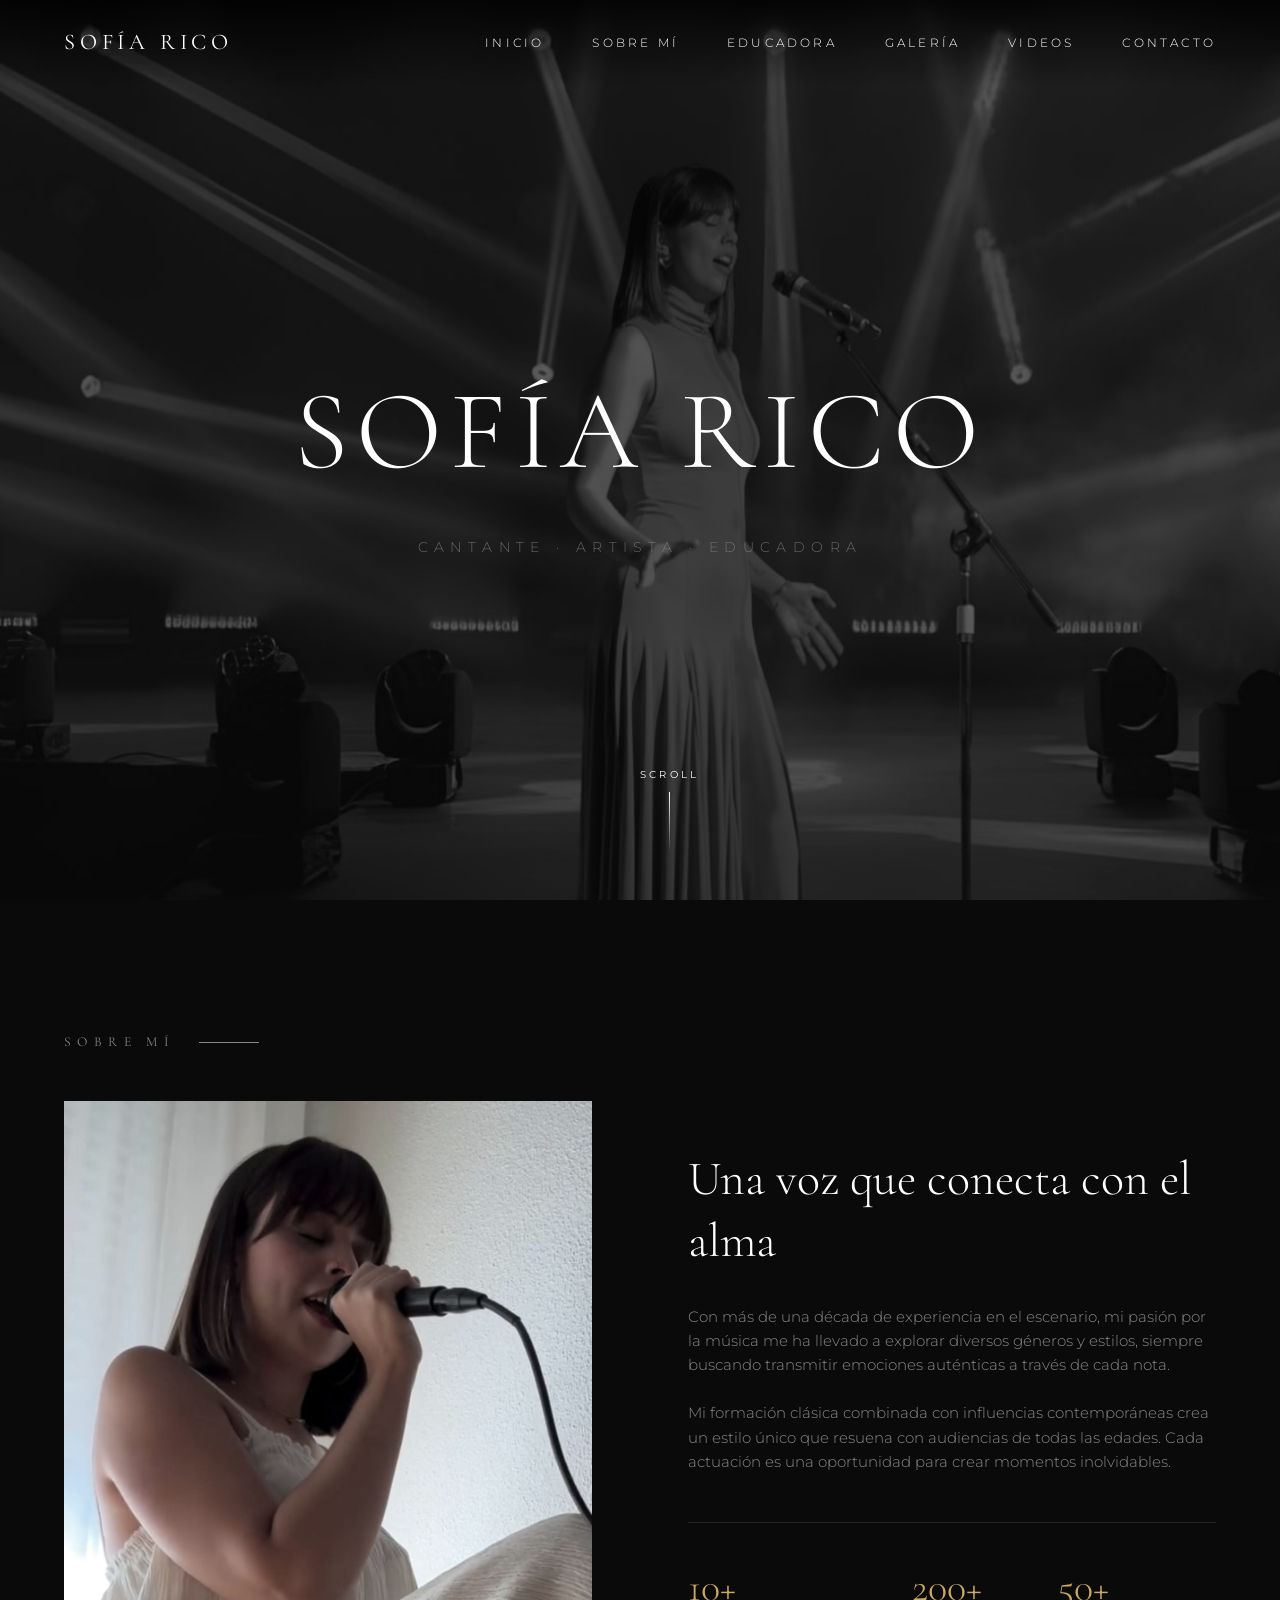
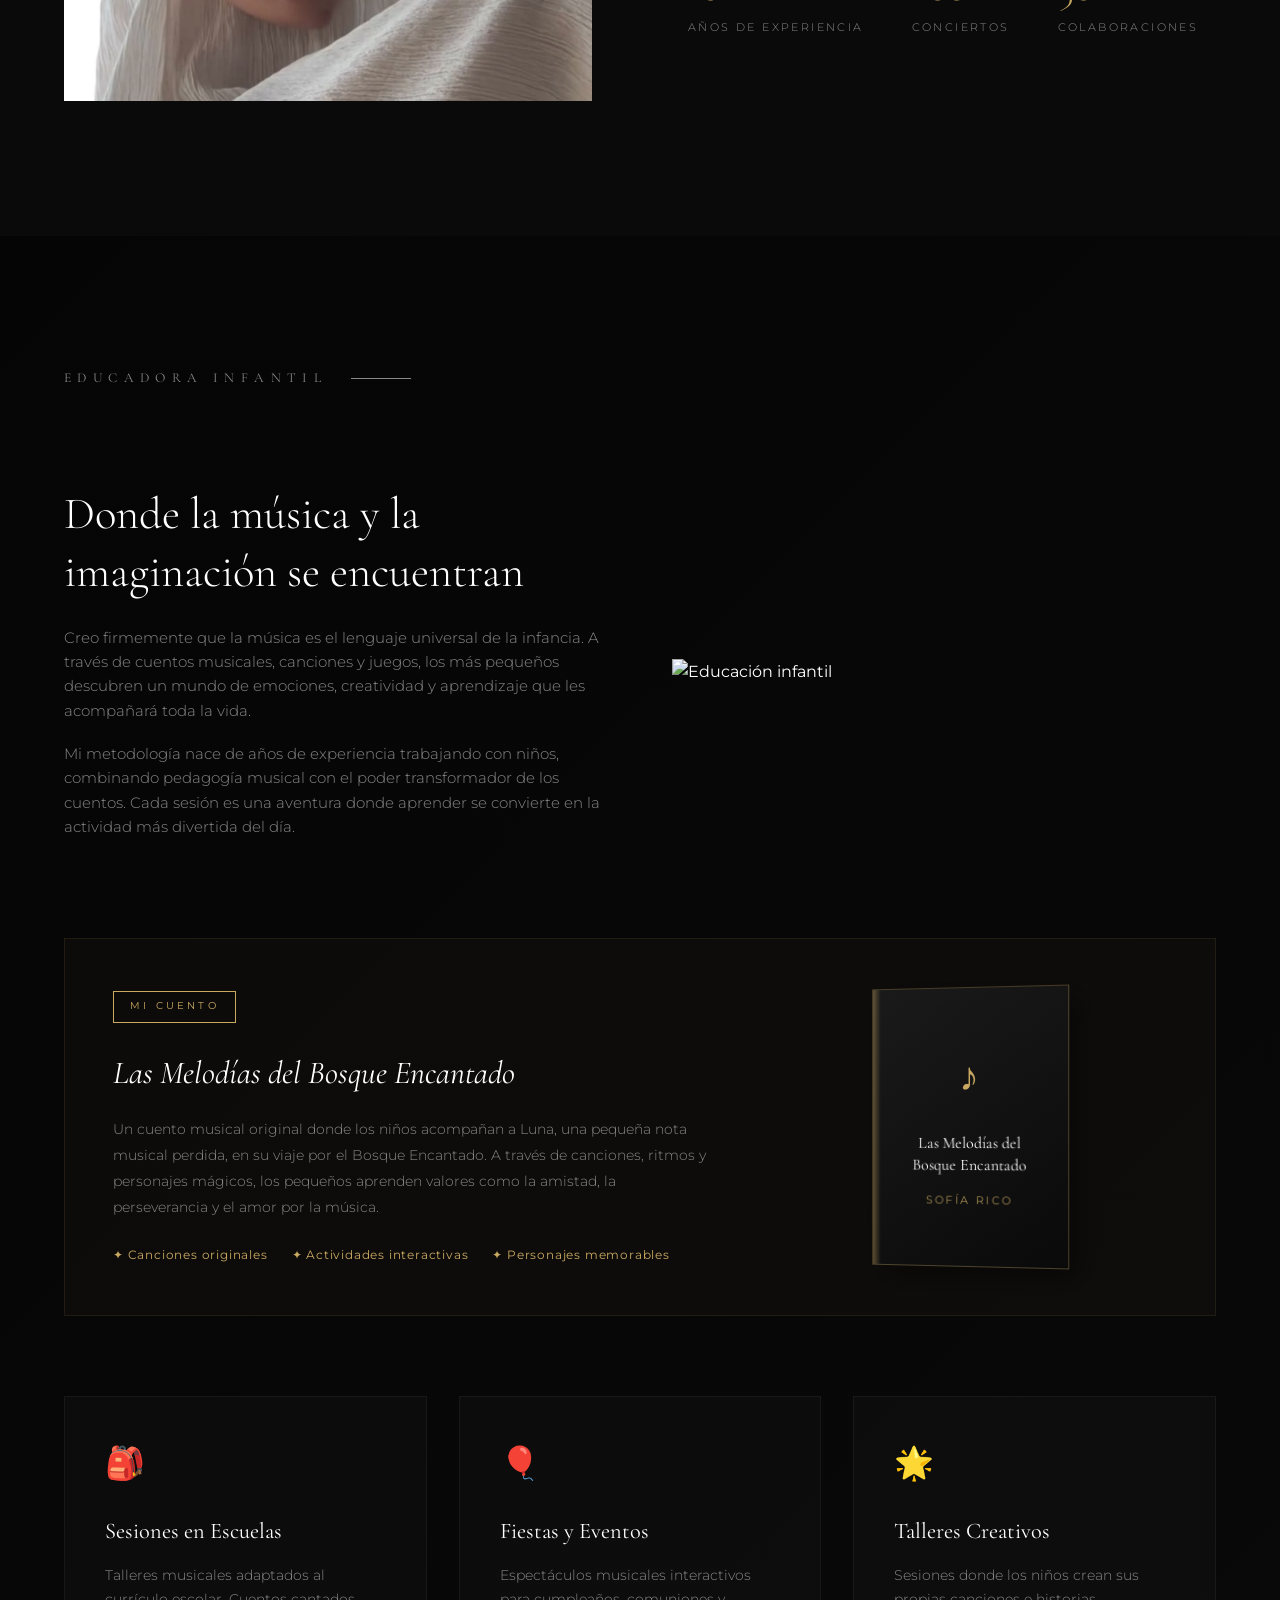
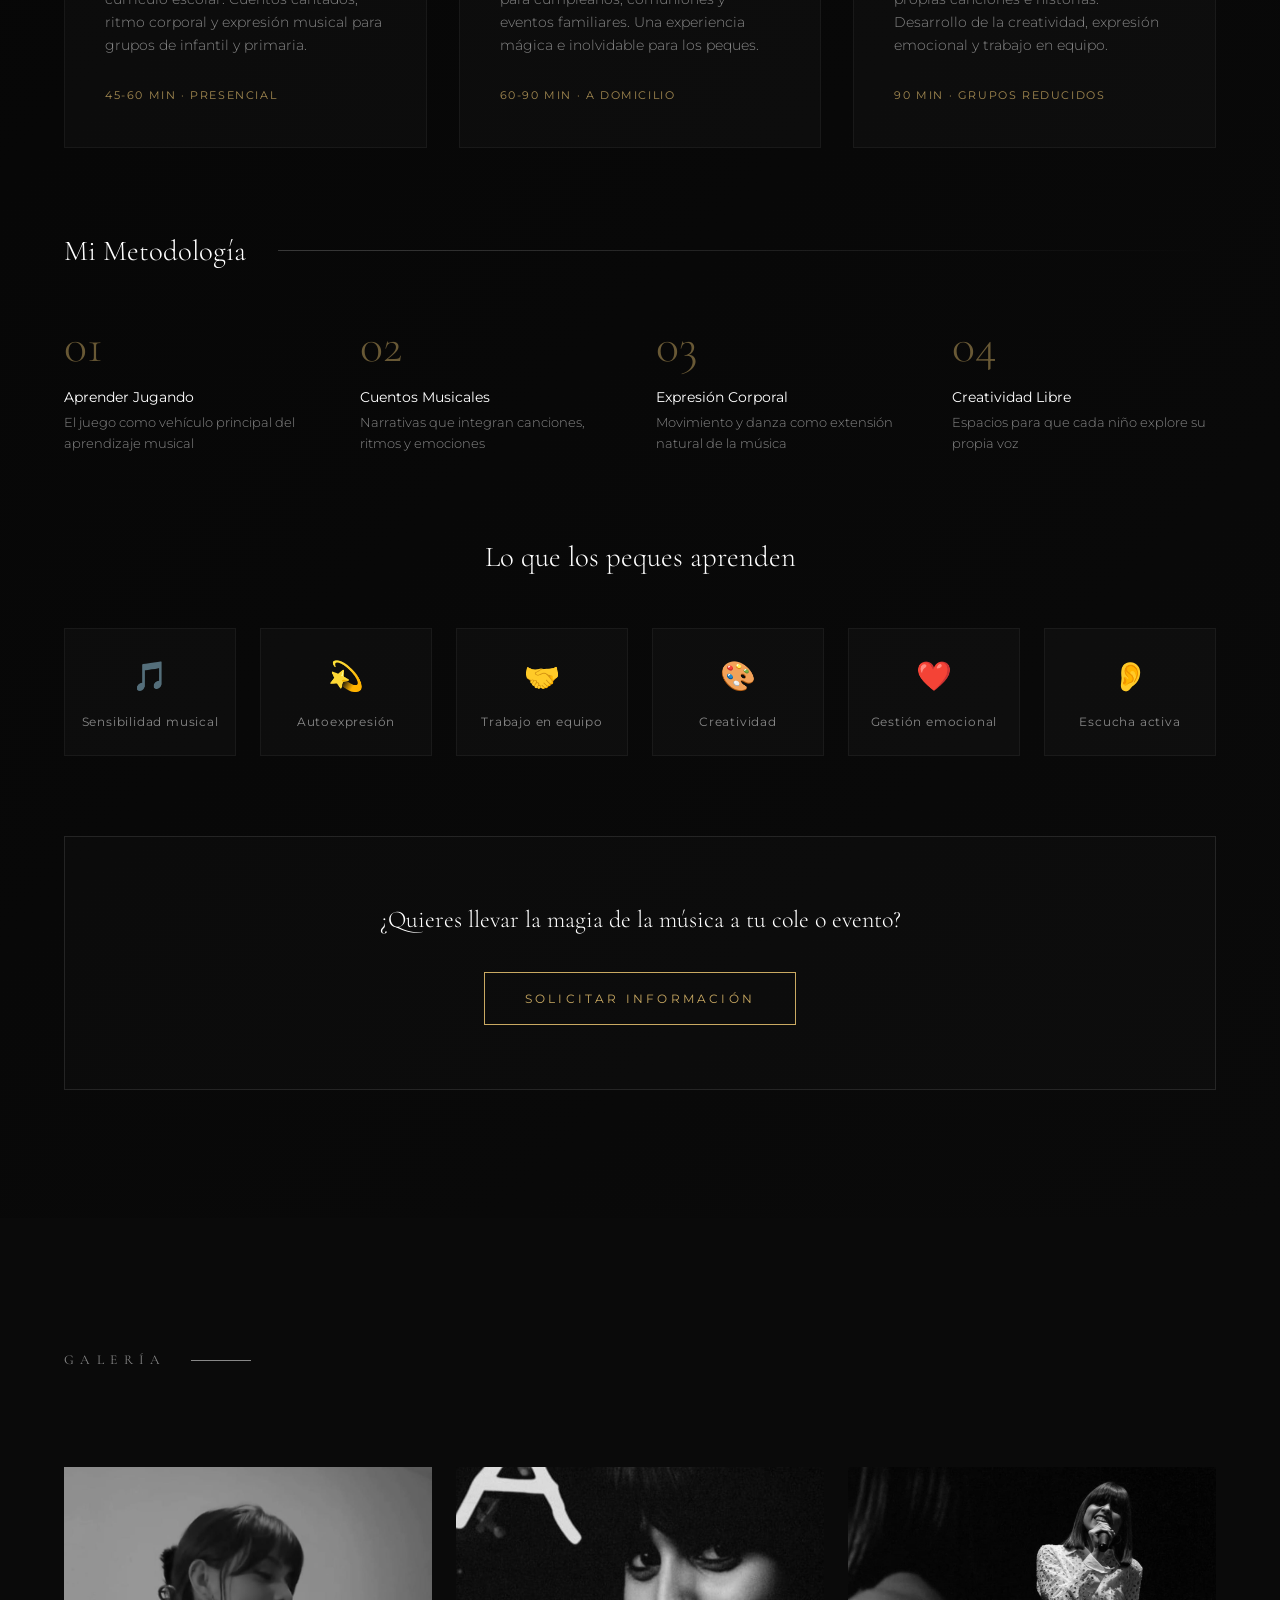
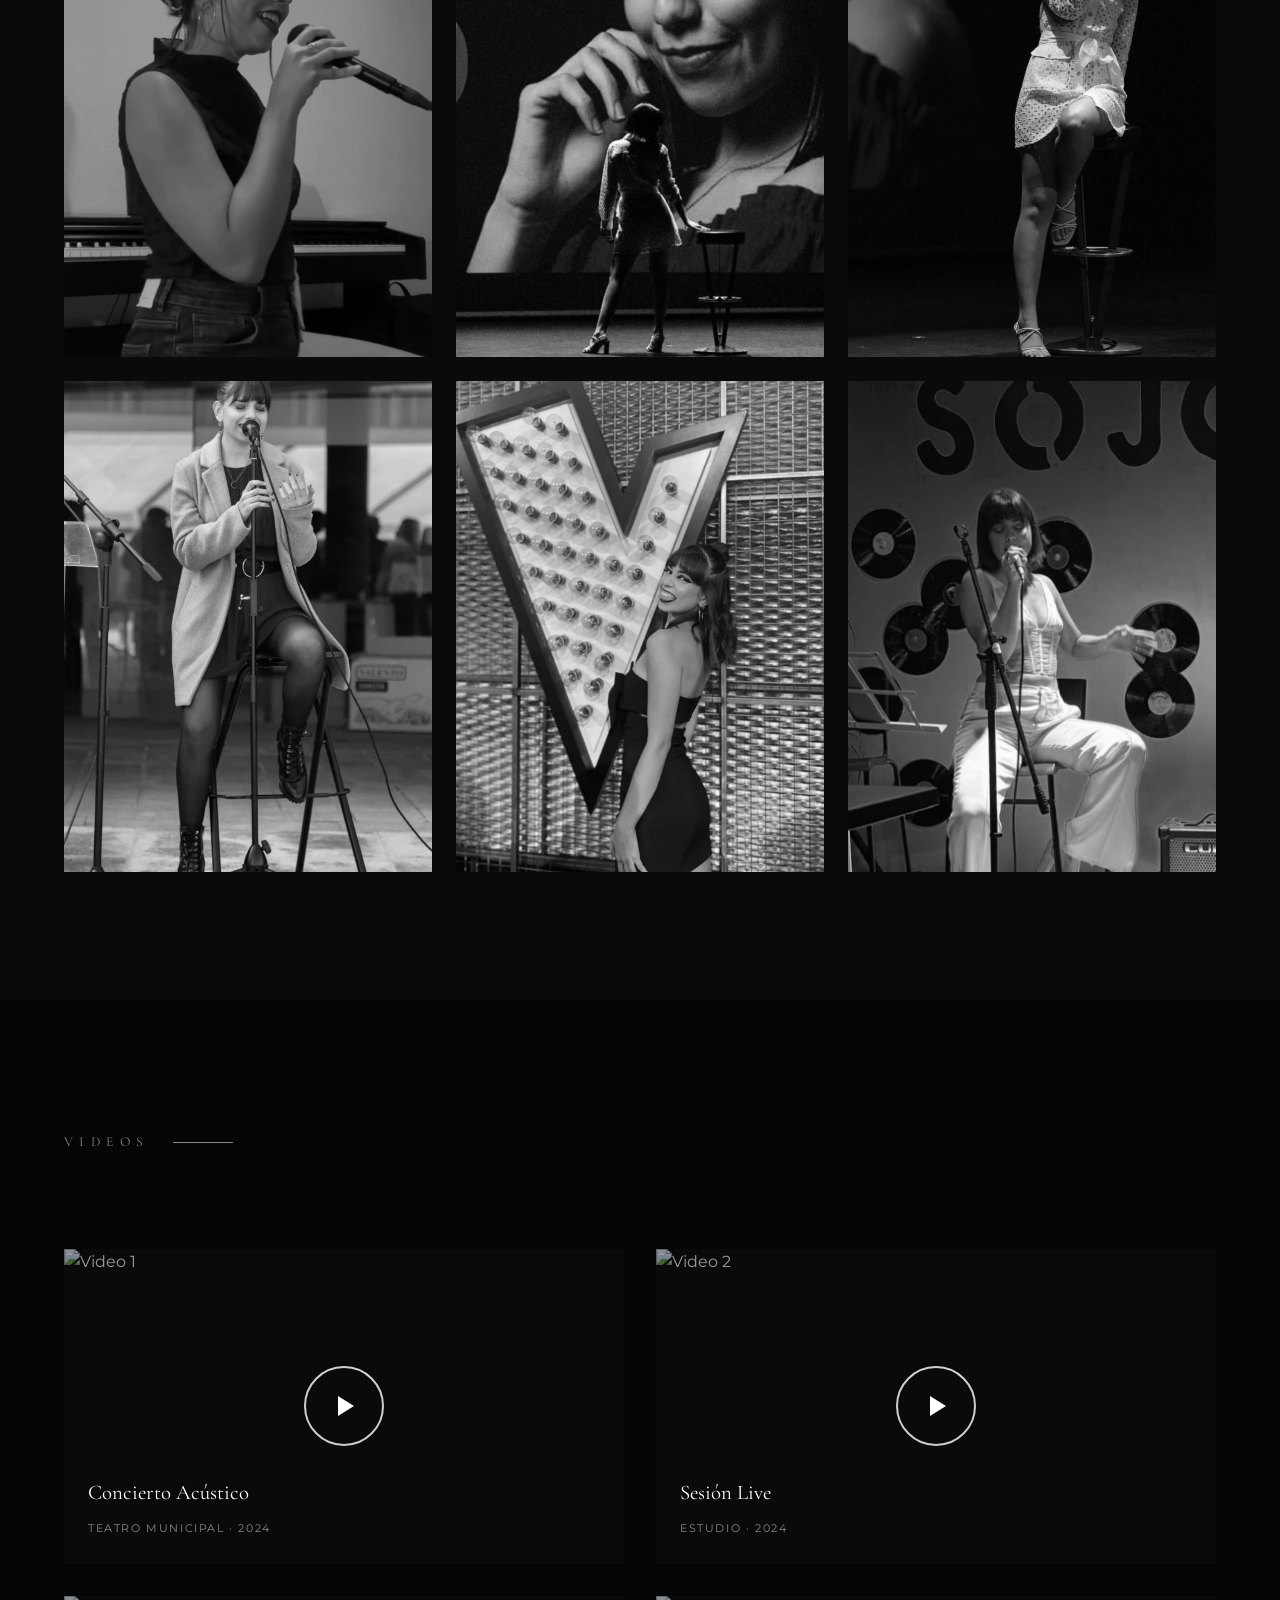
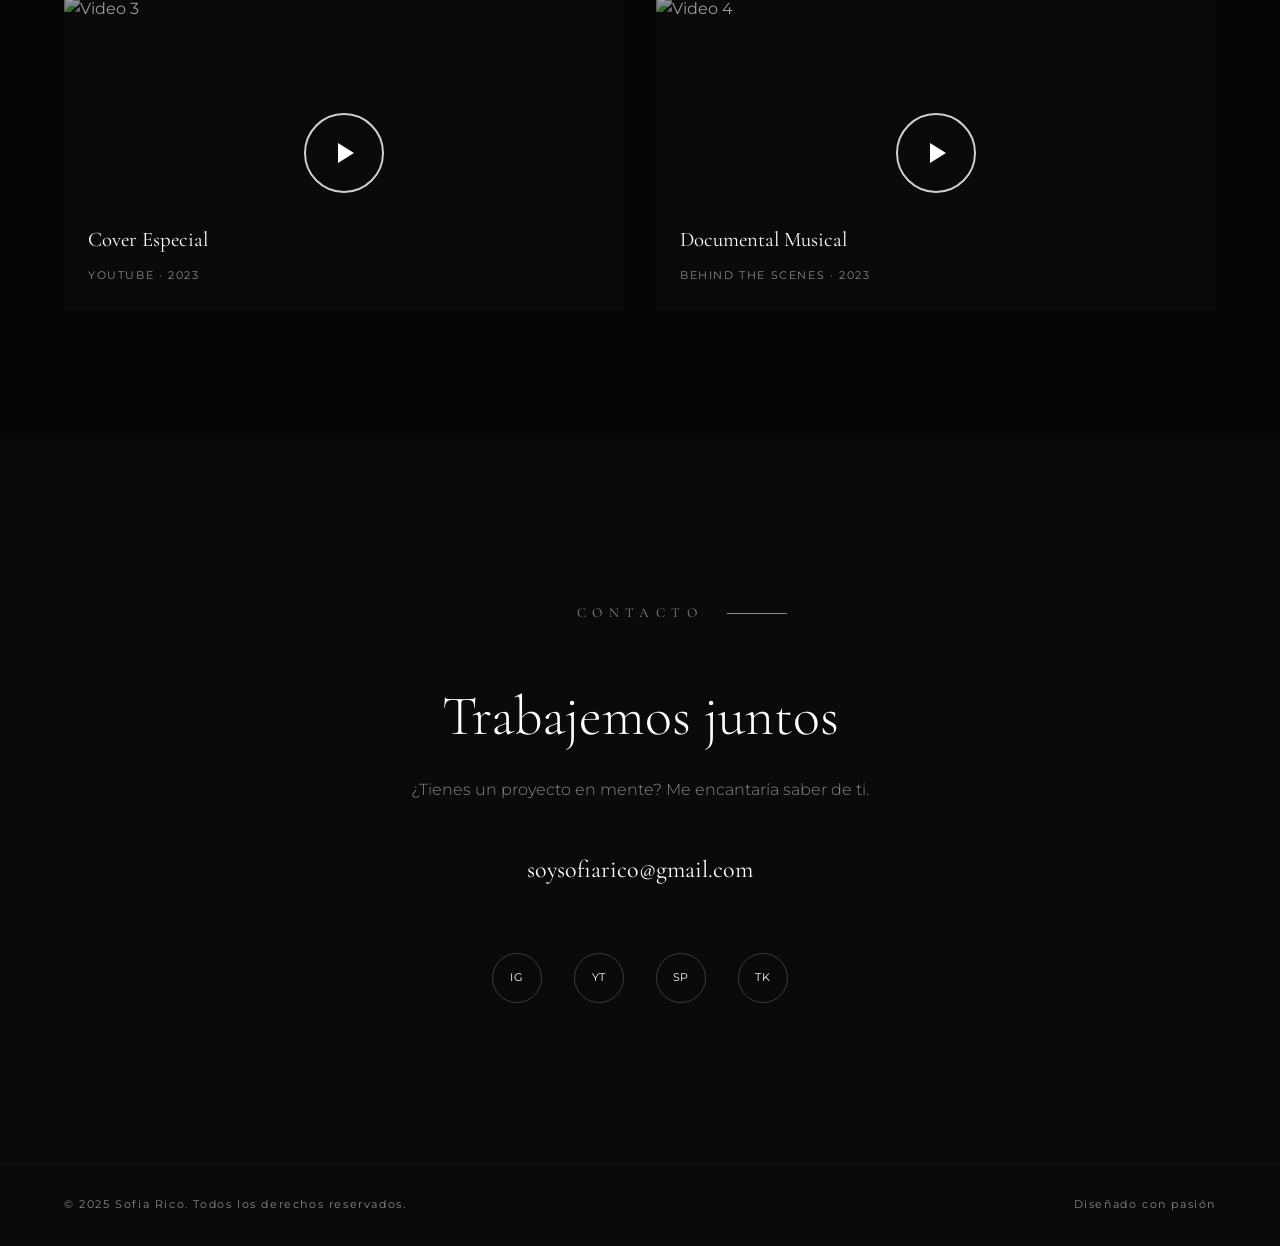
==== index.html @ 2794921b "Subida completa del proyecto desde VSCode" ====
<!DOCTYPE html>
<html lang="es">
<head>
    <meta charset="UTF-8">
    <meta name="viewport" content="width=device-width, initial-scale=1.0">
    <title>Sofía Rico | Cantante</title>
    <link href="https://fonts.googleapis.com/css2?family=Cormorant+Garamond:wght@300;400;500;600&family=Montserrat:wght@200;300;400;500&display=swap" rel="stylesheet">
    <style>
        * {
            margin: 0;
            padding: 0;
            box-sizing: border-box;
        }

        :root {
            --bg-dark: #0a0a0a;
            --bg-darker: #050505;
            --text-light: #ffffff;
            --text-muted: #888888;
            --accent: #c9a962;
            --transition: all 0.4s cubic-bezier(0.4, 0, 0.2, 1);
        }

        html {
            scroll-behavior: smooth;
        }

        body {
            font-family: 'Montserrat', sans-serif;
            background-color: var(--bg-dark);
            color: var(--text-light);
            overflow-x: hidden;
            line-height: 1.6;
        }

        /* Preloader */
        .preloader {
            position: fixed;
            top: 0;
            left: 0;
            width: 100%;
            height: 100%;
            background: var(--bg-darker);
            display: flex;
            justify-content: center;
            align-items: center;
            z-index: 9999;
            transition: opacity 0.8s ease, visibility 0.8s ease;
        }

        .preloader.hidden {
            opacity: 0;
            visibility: hidden;
        }

        .preloader-text {
            font-family: 'Cormorant Garamond', serif;
            font-size: 2rem;
            letter-spacing: 1rem;
            animation: pulse 1.5s ease-in-out infinite;
        }

        @keyframes pulse {
            0%, 100% { opacity: 0.3; }
            50% { opacity: 1; }
        }

        /* Navigation */
        nav {
            position: fixed;
            top: 0;
            width: 100%;
            padding: 1.5rem 4rem;
            display: flex;
            justify-content: space-between;
            align-items: center;
            z-index: 1000;
            background: linear-gradient(to bottom, rgba(0,0,0,0.8) 0%, transparent 100%);
            transition: var(--transition);
        }

        nav.scrolled {
            background: rgba(10, 10, 10, 0.95);
            backdrop-filter: blur(10px);
            padding: 1rem 4rem;
        }

        .logo {
            font-family: 'Cormorant Garamond', serif;
            font-size: 1.4rem;
            font-weight: 400;
            letter-spacing: 0.3rem;
            text-transform: uppercase;
        }

        .nav-links {
            display: flex;
            gap: 3rem;
            list-style: none;
        }

        .nav-links a {
            color: var(--text-light);
            text-decoration: none;
            font-size: 0.75rem;
            letter-spacing: 0.2rem;
            text-transform: uppercase;
            font-weight: 300;
            position: relative;
            padding: 0.5rem 0;
            transition: var(--transition);
        }

        .nav-links a::after {
            content: '';
            position: absolute;
            bottom: 0;
            left: 0;
            width: 0;
            height: 1px;
            background: var(--accent);
            transition: var(--transition);
        }

        .nav-links a:hover::after {
            width: 100%;
        }

        /* Hero Section */
        .hero {
            height: 100vh;
            display: flex;
            justify-content: center;
            align-items: center;
            position: relative;
            overflow: hidden;
        }

        .hero-bg {
            position: absolute;
            top: 0;
            left: 0;
            width: 100%;
            height: 100%;
            background: url('/assets/inicio.jpg') center center no-repeat;
            /* ensanchamos ligeramente la imagen */
            background-size: 120% 100%;
            filter: grayscale(100%) brightness(0.4);
            /* puedes dejar el zoom suave o quitarlo */
            transform: scale(1.05);
            animation: heroZoom 20s ease-in-out infinite alternate;
        }


        @keyframes heroZoom {
            0% { transform: scale(1.1); }
            100% { transform: scale(1); }
        }

        .hero-content {
            position: relative;
            text-align: center;
            z-index: 1;
        }

        .hero-title {
            font-family: 'Cormorant Garamond', serif;
            font-size: clamp(3rem, 10vw, 7rem);
            font-weight: 300;
            letter-spacing: 0.5rem;
            text-transform: uppercase;
            margin-bottom: 1rem;
            opacity: 0;
            animation: fadeUp 1.2s ease forwards 0.5s;
        }

        .hero-subtitle {
            font-size: 0.85rem;
            letter-spacing: 0.4rem;
            text-transform: uppercase;
            font-weight: 200;
            color: var(--text-muted);
            opacity: 0;
            animation: fadeUp 1.2s ease forwards 0.8s;
        }

        @keyframes fadeUp {
            from {
                opacity: 0;
                transform: translateY(30px);
            }
            to {
                opacity: 1;
                transform: translateY(0);
            }
        }

        .scroll-indicator {
            position: absolute;
            bottom: 3rem;
            left: 50%;
            transform: translateX(-50%);
            display: flex;
            flex-direction: column;
            align-items: center;
            gap: 0.5rem;
            opacity: 0;
            animation: fadeUp 1.2s ease forwards 1.2s;
        }

        .scroll-indicator span {
            font-size: 0.65rem;
            letter-spacing: 0.2rem;
            text-transform: uppercase;
        }

        .scroll-line {
            width: 1px;
            height: 60px;
            background: linear-gradient(to bottom, var(--text-light), transparent);
            animation: scrollPulse 2s ease-in-out infinite;
        }

        @keyframes scrollPulse {
            0%, 100% { opacity: 0.3; transform: scaleY(0.5); }
            50% { opacity: 1; transform: scaleY(1); }
        }

        /* Sections */
        section {
            padding: 8rem 4rem;
            max-width: 1400px;
            margin: 0 auto;
        }

        .section-title {
            font-family: 'Cormorant Garamond', serif;
            font-size: 0.85rem;
            letter-spacing: 0.4rem;
            text-transform: uppercase;
            color: var(--text-muted);
            margin-bottom: 3rem;
            position: relative;
            display: inline-block;
        }

        .section-title::after {
            content: '';
            position: absolute;
            left: calc(100% + 1.5rem);
            top: 50%;
            width: 60px;
            height: 1px;
            background: var(--text-muted);
        }

        /* About Section */
        .about {
            display: grid;
            grid-template-columns: 1fr 1fr;
            gap: 6rem;
            align-items: center;
        }

        .about-image {
            position: relative;
            overflow: hidden;
        }

        .about-image img {
            width: 100%;
            height: 600px;
            object-fit: cover;
            filter: grayscale(30%);
            transition: var(--transition);
        }

        .about-image:hover img {
            filter: grayscale(0%);
            transform: scale(1.02);
        }

        .about-content h2 {
            font-family: 'Cormorant Garamond', serif;
            font-size: 3rem;
            font-weight: 300;
            margin-bottom: 2rem;
            line-height: 1.3;
        }

        .about-content p {
            font-weight: 300;
            color: var(--text-muted);
            margin-bottom: 1.5rem;
            font-size: 0.95rem;
        }

        .stats {
            display: flex;
            gap: 3rem;
            margin-top: 3rem;
            padding-top: 2rem;
            border-top: 1px solid rgba(255,255,255,0.1);
        }

        .stat-item h3 {
            font-family: 'Cormorant Garamond', serif;
            font-size: 2.5rem;
            font-weight: 300;
            color: var(--accent);
        }

        .stat-item p {
            font-size: 0.7rem;
            letter-spacing: 0.15rem;
            text-transform: uppercase;
            color: var(--text-muted);
        }

        /* Cuento Section */
        .cuento-section {
            display: grid;
            grid-template-columns: 1.2fr 0.8fr;
            gap: 4rem;
            align-items: center;
            margin: 5rem 0;
            padding: 3rem;
            background: rgba(201, 169, 98, 0.03);
            border: 1px solid rgba(201, 169, 98, 0.1);
        }

        .cuento-badge {
            display: inline-block;
            font-size: 0.65rem;
            letter-spacing: 0.2rem;
            text-transform: uppercase;
            color: var(--accent);
            border: 1px solid var(--accent);
            padding: 0.4rem 1rem;
            margin-bottom: 1.5rem;
        }

        .cuento-content h3 {
            font-family: 'Cormorant Garamond', serif;
            font-size: 2rem;
            font-weight: 400;
            margin-bottom: 1.2rem;
            font-style: italic;
        }

        .cuento-content p {
            font-size: 0.9rem;
            color: var(--text-muted);
            font-weight: 300;
            line-height: 1.8;
            margin-bottom: 1.5rem;
        }

        .cuento-features {
            display: flex;
            gap: 1.5rem;
            flex-wrap: wrap;
        }

        .cuento-features span {
            font-size: 0.75rem;
            color: var(--accent);
            letter-spacing: 0.05rem;
        }

        .cuento-visual {
            display: flex;
            justify-content: center;
            align-items: center;
        }

        .cuento-book {
            perspective: 1000px;
        }

        .book-cover {
            width: 200px;
            height: 280px;
            background: linear-gradient(145deg, #1a1a1a 0%, #0a0a0a 100%);
            border: 1px solid rgba(201, 169, 98, 0.3);
            display: flex;
            flex-direction: column;
            justify-content: center;
            align-items: center;
            padding: 2rem;
            text-align: center;
            position: relative;
            transform: rotateY(-10deg);
            transition: var(--transition);
            box-shadow: 10px 10px 30px rgba(0,0,0,0.5);
        }

        .book-cover:hover {
            transform: rotateY(0deg);
        }

        .book-cover::before {
            content: '';
            position: absolute;
            left: 0;
            top: 0;
            width: 8px;
            height: 100%;
            background: linear-gradient(90deg, rgba(201, 169, 98, 0.4), transparent);
        }

        .book-icon {
            font-size: 2.5rem;
            color: var(--accent);
            margin-bottom: 1.5rem;
        }

        .book-title {
            font-family: 'Cormorant Garamond', serif;
            font-size: 1rem;
            font-weight: 400;
            line-height: 1.4;
            margin-bottom: 1rem;
        }

        .book-author {
            font-size: 0.7rem;
            letter-spacing: 0.15rem;
            text-transform: uppercase;
            color: var(--accent);
            opacity: 0.8;
        }

        /* Valores Section */
        .valores-section {
            margin: 5rem 0;
            text-align: center;
        }

        .valores-section h3 {
            font-family: 'Cormorant Garamond', serif;
            font-size: 1.8rem;
            font-weight: 300;
            margin-bottom: 3rem;
        }

        .valores-grid {
            display: grid;
            grid-template-columns: repeat(6, 1fr);
            gap: 1.5rem;
        }

        .valor-item {
            padding: 1.5rem 1rem;
            background: rgba(255,255,255,0.02);
            border: 1px solid rgba(255,255,255,0.05);
            transition: var(--transition);
        }

        .valor-item:hover {
            border-color: rgba(201, 169, 98, 0.3);
            transform: translateY(-3px);
        }

        .valor-emoji {
            font-size: 1.8rem;
            display: block;
            margin-bottom: 0.8rem;
        }

        .valor-item p {
            font-size: 0.75rem;
            color: var(--text-muted);
            letter-spacing: 0.05rem;
        }

        @media (max-width: 900px) {
            .cuento-section { grid-template-columns: 1fr; gap: 2rem; }
            .cuento-visual { order: -1; }
            .valores-grid { grid-template-columns: repeat(3, 1fr); }
        }

        @media (max-width: 600px) {
            .valores-grid { grid-template-columns: repeat(2, 1fr); }
        }

        /* Educadora Section */
        .educadora-section {
            background: linear-gradient(135deg, var(--bg-darker) 0%, var(--bg-dark) 100%);
            padding: 8rem 4rem;
            margin: 0;
            max-width: none;
        }

        .educadora-container {
            max-width: 1400px;
            margin: 0 auto;
        }

        .educadora-content {
            display: grid;
            grid-template-columns: 1fr 1fr;
            gap: 4rem;
            align-items: center;
            margin-top: 3rem;
            margin-bottom: 5rem;
        }

        .educadora-text h2 {
            font-family: 'Cormorant Garamond', serif;
            font-size: 2.8rem;
            font-weight: 300;
            margin-bottom: 1.5rem;
            line-height: 1.3;
        }

        .educadora-text p {
            font-weight: 300;
            color: var(--text-muted);
            margin-bottom: 1.2rem;
            font-size: 0.95rem;
        }

        .educadora-image {
            position: relative;
            overflow: hidden;
        }

        .educadora-image::before {
            content: '';
            position: absolute;
            top: -20px;
            left: -20px;
            width: 100px;
            height: 100px;
            border-left: 1px solid var(--accent);
            border-top: 1px solid var(--accent);
            z-index: 2;
        }

        .educadora-image::after {
            content: '';
            position: absolute;
            bottom: -20px;
            right: -20px;
            width: 100px;
            height: 100px;
            border-right: 1px solid var(--accent);
            border-bottom: 1px solid var(--accent);
            z-index: 2;
        }

        .educadora-image img {
            width: 100%;
            height: 450px;
            object-fit: cover;
            filter: grayscale(30%);
            transition: var(--transition);
        }

        .educadora-image:hover img {
            filter: grayscale(0%);
        }

        .servicios-grid {
            display: grid;
            grid-template-columns: repeat(3, 1fr);
            gap: 2rem;
            margin-bottom: 5rem;
        }

        .servicio-card {
            background: rgba(255,255,255,0.02);
            border: 1px solid rgba(255,255,255,0.05);
            padding: 2.5rem;
            transition: var(--transition);
            position: relative;
            overflow: hidden;
        }

        .servicio-card::before {
            content: '';
            position: absolute;
            top: 0;
            left: 0;
            width: 100%;
            height: 2px;
            background: linear-gradient(90deg, transparent, var(--accent), transparent);
            transform: translateX(-100%);
            transition: var(--transition);
        }

        .servicio-card:hover::before {
            transform: translateX(0);
        }

        .servicio-card:hover {
            background: rgba(255,255,255,0.04);
            border-color: rgba(201, 169, 98, 0.2);
            transform: translateY(-5px);
        }

        .servicio-icon {
            font-size: 2rem;
            color: var(--accent);
            margin-bottom: 1.5rem;
        }

        .servicio-card h3 {
            font-family: 'Cormorant Garamond', serif;
            font-size: 1.4rem;
            font-weight: 400;
            margin-bottom: 1rem;
        }

        .servicio-card p {
            font-size: 0.85rem;
            color: var(--text-muted);
            font-weight: 300;
            line-height: 1.7;
            margin-bottom: 1.5rem;
        }

        .servicio-duracion {
            font-size: 0.7rem;
            letter-spacing: 0.1rem;
            text-transform: uppercase;
            color: var(--accent);
            opacity: 0.8;
        }

        .metodologia {
            margin-bottom: 5rem;
        }

        .metodologia-header {
            display: flex;
            align-items: center;
            gap: 2rem;
            margin-bottom: 3rem;
        }

        .metodologia-header h3 {
            font-family: 'Cormorant Garamond', serif;
            font-size: 1.8rem;
            font-weight: 300;
            white-space: nowrap;
        }

        .metodologia-line {
            flex: 1;
            height: 1px;
            background: linear-gradient(90deg, rgba(255,255,255,0.2), transparent);
        }

        .metodologia-items {
            display: grid;
            grid-template-columns: repeat(4, 1fr);
            gap: 2rem;
        }

        .metodologia-item {
            display: flex;
            flex-direction: column;
            gap: 1rem;
        }

        .metodologia-item .numero {
            font-family: 'Cormorant Garamond', serif;
            font-size: 3rem;
            font-weight: 300;
            color: var(--accent);
            opacity: 0.5;
            line-height: 1;
        }

        .metodologia-item h4 {
            font-size: 0.9rem;
            font-weight: 400;
            margin-bottom: 0.3rem;
        }

        .metodologia-item p {
            font-size: 0.8rem;
            color: var(--text-muted);
            font-weight: 300;
        }

        .cta-educadora {
            text-align: center;
            padding: 4rem;
            border: 1px solid rgba(255,255,255,0.1);
            background: rgba(255,255,255,0.01);
        }

        .cta-educadora p {
            font-family: 'Cormorant Garamond', serif;
            font-size: 1.5rem;
            margin-bottom: 2rem;
            font-weight: 300;
        }

        .btn-reservar {
            display: inline-block;
            padding: 1rem 2.5rem;
            border: 1px solid var(--accent);
            color: var(--accent);
            text-decoration: none;
            font-size: 0.75rem;
            letter-spacing: 0.2rem;
            text-transform: uppercase;
            transition: var(--transition);
        }

        .btn-reservar:hover {
            background: var(--accent);
            color: var(--bg-dark);
        }

        @media (max-width: 900px) {
            .educadora-section { padding: 4rem 2rem; }
            .educadora-content { grid-template-columns: 1fr; gap: 2rem; }
            .educadora-text { order: 2; }
            .educadora-image { order: 1; }
            .servicios-grid { grid-template-columns: 1fr; }
            .metodologia-items { grid-template-columns: repeat(2, 1fr); }
        }

        @media (max-width: 600px) {
            .metodologia-items { grid-template-columns: 1fr; }
        }

        /* Gallery Section */
        .gallery-grid {
            display: grid;
            grid-template-columns: repeat(3, 1fr);
            gap: 1.5rem;
            margin-top: 3rem;
        }

        .gallery-item {
            position: relative;
            overflow: hidden;
            aspect-ratio: 3/4;
            cursor: pointer;
        }

        .gallery-item img {
            width: 100%;
            height: 100%;
            object-fit: cover;
            filter: grayscale(100%);
            transition: var(--transition);
        }

        .gallery-item:hover img {
            filter: grayscale(0%);
            transform: scale(1.05);
        }

        .gallery-item::before {
            content: '';
            position: absolute;
            inset: 0;
            background: linear-gradient(to top, rgba(0,0,0,0.7) 0%, transparent 50%);
            z-index: 1;
            opacity: 0;
            transition: var(--transition);
        }

        .gallery-item:hover::before {
            opacity: 1;
        }

        /* Videos Section */
        .videos-section {
            background: var(--bg-darker);
            padding: 8rem 4rem;
            margin: 0;
            max-width: none;
        }

        .videos-container {
            max-width: 1400px;
            margin: 0 auto;
        }

        .videos-grid {
            display: grid;
            grid-template-columns: repeat(2, 1fr);
            gap: 2rem;
            margin-top: 3rem;
        }

        .video-item {
            position: relative;
            aspect-ratio: 16/9;
            background: var(--bg-dark);
            overflow: hidden;
            cursor: pointer;
        }

        .video-item img {
            width: 100%;
            height: 100%;
            object-fit: cover;
            filter: brightness(0.6);
            transition: var(--transition);
        }

        .video-item:hover img {
            filter: brightness(0.8);
            transform: scale(1.05);
        }

        .play-btn {
            position: absolute;
            top: 50%;
            left: 50%;
            transform: translate(-50%, -50%);
            width: 80px;
            height: 80px;
            border: 2px solid rgba(255,255,255,0.8);
            border-radius: 50%;
            display: flex;
            justify-content: center;
            align-items: center;
            transition: var(--transition);
        }

        .play-btn::after {
            content: '';
            border-left: 16px solid white;
            border-top: 10px solid transparent;
            border-bottom: 10px solid transparent;
            margin-left: 4px;
        }

        .video-item:hover .play-btn {
            background: rgba(255,255,255,0.1);
            transform: translate(-50%, -50%) scale(1.1);
        }

        .video-info {
            position: absolute;
            bottom: 1.5rem;
            left: 1.5rem;
            z-index: 2;
        }

        .video-info h4 {
            font-family: 'Cormorant Garamond', serif;
            font-size: 1.3rem;
            font-weight: 400;
            margin-bottom: 0.3rem;
        }

        .video-info span {
            font-size: 0.7rem;
            letter-spacing: 0.1rem;
            text-transform: uppercase;
            color: var(--text-muted);
        }

        /* Contact Section */
        .contact {
            text-align: center;
            padding: 10rem 4rem;
        }

        .contact h2 {
            font-family: 'Cormorant Garamond', serif;
            font-size: 3.5rem;
            font-weight: 300;
            margin-bottom: 1rem;
        }

        .contact p {
            color: var(--text-muted);
            font-weight: 300;
            margin-bottom: 3rem;
        }

        .contact-email {
            font-family: 'Cormorant Garamond', serif;
            font-size: 1.5rem;
            color: var(--text-light);
            text-decoration: none;
            position: relative;
            transition: var(--transition);
        }

        .contact-email:hover {
            color: var(--accent);
        }

        .social-links {
            display: flex;
            justify-content: center;
            gap: 2rem;
            margin-top: 4rem;
        }

        .social-links a {
            width: 50px;
            height: 50px;
            border: 1px solid rgba(255,255,255,0.2);
            border-radius: 50%;
            display: flex;
            justify-content: center;
            align-items: center;
            color: var(--text-light);
            text-decoration: none;
            font-size: 0.7rem;
            letter-spacing: 0.05rem;
            transition: var(--transition);
        }

        .social-links a:hover {
            border-color: var(--accent);
            color: var(--accent);
        }

        /* Footer */
        footer {
            padding: 2rem 4rem;
            border-top: 1px solid rgba(255,255,255,0.05);
            display: flex;
            justify-content: space-between;
            align-items: center;
            font-size: 0.7rem;
            color: var(--text-muted);
            letter-spacing: 0.1rem;
        }

        /* Animations */
        .reveal {
            opacity: 0;
            transform: translateY(50px);
            transition: all 1s ease;
        }

        .reveal.active {
            opacity: 1;
            transform: translateY(0);
        }

        /* Mobile Menu */
        .menu-toggle {
            display: none;
            flex-direction: column;
            gap: 6px;
            cursor: pointer;
            z-index: 1001;
        }

        .menu-toggle span {
            width: 25px;
            height: 1px;
            background: var(--text-light);
            transition: var(--transition);
        }

        @media (max-width: 900px) {
            nav { padding: 1.5rem 2rem; }
            .menu-toggle { display: flex; }
            .nav-links {
                position: fixed;
                top: 0;
                right: -100%;
                width: 100%;
                height: 100vh;
                background: var(--bg-darker);
                flex-direction: column;
                justify-content: center;
                align-items: center;
                transition: var(--transition);
            }
            .nav-links.active { right: 0; }
            .nav-links a { font-size: 1.2rem; }
            section { padding: 4rem 2rem; }
            .about { grid-template-columns: 1fr; gap: 3rem; }
            .gallery-grid { grid-template-columns: 1fr; }
            .videos-grid { grid-template-columns: 1fr; }
            .videos-section { padding: 4rem 2rem; }
        }
    </style>
</head>
<body>
    <!-- Preloader -->
    <div class="preloader">
        <span class="preloader-text">Cargando</span>
    </div>

    <!-- Navigation -->
    <nav>
        <div class="logo">Sofía Rico</div>
        <ul class="nav-links">
            <li><a href="#inicio">Inicio</a></li>
            <li><a href="#sobre-mi">Sobre Mí</a></li>
            <li><a href="#educadora">Educadora</a></li>
            <li><a href="#galeria">Galería</a></li>
            <li><a href="#videos">Videos</a></li>
            <li><a href="#contacto">Contacto</a></li>
        </ul>
        <div class="menu-toggle">
            <span></span>
            <span></span>
            <span></span>
        </div>
    </nav>

    <!-- Hero Section -->
    <section class="hero" id="inicio">
        <div class="hero-bg"></div>
        <div class="hero-content">
            <h1 class="hero-title">Sofía Rico</h1>
            <p class="hero-subtitle">Cantante · Artista · Educadora</p>
        </div>
        <div class="scroll-indicator">
            <span>Scroll</span>
            <div class="scroll-line"></div>
        </div>
    </section>

    <!-- About Section -->
    <section id="sobre-mi">
        <span class="section-title reveal">Sobre Mí</span>
        <div class="about">
            <div class="about-image reveal">
                <img src="assets/about_me.jpg" alt="Artista">
            </div>
            <div class="about-content reveal">
                <h2>Una voz que conecta con el alma</h2>
                <p>Con más de una década de experiencia en el escenario, mi pasión por la música me ha llevado a explorar diversos géneros y estilos, siempre buscando transmitir emociones auténticas a través de cada nota.</p>
                <p>Mi formación clásica combinada con influencias contemporáneas crea un estilo único que resuena con audiencias de todas las edades. Cada actuación es una oportunidad para crear momentos inolvidables.</p>
                <div class="stats">
                    <div class="stat-item">
                        <h3>10+</h3>
                        <p>Años de experiencia</p>
                    </div>
                    <div class="stat-item">
                        <h3>200+</h3>
                        <p>Conciertos</p>
                    </div>
                    <div class="stat-item">
                        <h3>50+</h3>
                        <p>Colaboraciones</p>
                    </div>
                </div>
            </div>
        </div>
    </section>

    <!-- Educadora Section -->
    <section class="educadora-section" id="educadora">
        <div class="educadora-container">
            <span class="section-title reveal">Educadora Infantil</span>
            <div class="educadora-content">
                <div class="educadora-text reveal">
                    <h2>Donde la música y la imaginación se encuentran</h2>
                    <p>Creo firmemente que la música es el lenguaje universal de la infancia. A través de cuentos musicales, canciones y juegos, los más pequeños descubren un mundo de emociones, creatividad y aprendizaje que les acompañará toda la vida.</p>
                    <p>Mi metodología nace de años de experiencia trabajando con niños, combinando pedagogía musical con el poder transformador de los cuentos. Cada sesión es una aventura donde aprender se convierte en la actividad más divertida del día.</p>
                </div>
                <div class="educadora-image reveal">
                    <img src="https://images.unsplash.com/photo-1503454537195-1dcabb73ffb9?w=800" alt="Educación infantil">
                </div>
            </div>

            <!-- Cuento Propio -->
            <div class="cuento-section reveal">
                <div class="cuento-content">
                    <div class="cuento-badge">Mi Cuento</div>
                    <h3>Las Melodías del Bosque Encantado</h3>
                    <p>Un cuento musical original donde los niños acompañan a Luna, una pequeña nota musical perdida, en su viaje por el Bosque Encantado. A través de canciones, ritmos y personajes mágicos, los pequeños aprenden valores como la amistad, la perseverancia y el amor por la música.</p>
                    <div class="cuento-features">
                        <span>✦ Canciones originales</span>
                        <span>✦ Actividades interactivas</span>
                        <span>✦ Personajes memorables</span>
                    </div>
                </div>
                <div class="cuento-visual">
                    <div class="cuento-book">
                        <div class="book-cover">
                            <span class="book-icon">♪</span>
                            <span class="book-title">Las Melodías del Bosque Encantado</span>
                            <span class="book-author">Sofía Rico</span>
                        </div>
                    </div>
                </div>
            </div>
            
            <div class="servicios-grid">
                <div class="servicio-card reveal">
                    <div class="servicio-icon">🎒</div>
                    <h3>Sesiones en Escuelas</h3>
                    <p>Talleres musicales adaptados al currículo escolar. Cuentos cantados, ritmo corporal y expresión musical para grupos de infantil y primaria.</p>
                    <span class="servicio-duracion">45-60 min · Presencial</span>
                </div>
                <div class="servicio-card reveal">
                    <div class="servicio-icon">🎈</div>
                    <h3>Fiestas y Eventos</h3>
                    <p>Espectáculos musicales interactivos para cumpleaños, comuniones y eventos familiares. Una experiencia mágica e inolvidable para los peques.</p>
                    <span class="servicio-duracion">60-90 min · A domicilio</span>
                </div>
                <div class="servicio-card reveal">
                    <div class="servicio-icon">🌟</div>
                    <h3>Talleres Creativos</h3>
                    <p>Sesiones donde los niños crean sus propias canciones e historias. Desarrollo de la creatividad, expresión emocional y trabajo en equipo.</p>
                    <span class="servicio-duracion">90 min · Grupos reducidos</span>
                </div>
            </div>

            <div class="metodologia reveal">
                <div class="metodologia-header">
                    <h3>Mi Metodología</h3>
                    <div class="metodologia-line"></div>
                </div>
                <div class="metodologia-items">
                    <div class="metodologia-item">
                        <span class="numero">01</span>
                        <div>
                            <h4>Aprender Jugando</h4>
                            <p>El juego como vehículo principal del aprendizaje musical</p>
                        </div>
                    </div>
                    <div class="metodologia-item">
                        <span class="numero">02</span>
                        <div>
                            <h4>Cuentos Musicales</h4>
                            <p>Narrativas que integran canciones, ritmos y emociones</p>
                        </div>
                    </div>
                    <div class="metodologia-item">
                        <span class="numero">03</span>
                        <div>
                            <h4>Expresión Corporal</h4>
                            <p>Movimiento y danza como extensión natural de la música</p>
                        </div>
                    </div>
                    <div class="metodologia-item">
                        <span class="numero">04</span>
                        <div>
                            <h4>Creatividad Libre</h4>
                            <p>Espacios para que cada niño explore su propia voz</p>
                        </div>
                    </div>
                </div>
            </div>

            <div class="valores-section reveal">
                <h3>Lo que los peques aprenden</h3>
                <div class="valores-grid">
                    <div class="valor-item">
                        <span class="valor-emoji">🎵</span>
                        <p>Sensibilidad musical</p>
                    </div>
                    <div class="valor-item">
                        <span class="valor-emoji">💫</span>
                        <p>Autoexpresión</p>
                    </div>
                    <div class="valor-item">
                        <span class="valor-emoji">🤝</span>
                        <p>Trabajo en equipo</p>
                    </div>
                    <div class="valor-item">
                        <span class="valor-emoji">🎨</span>
                        <p>Creatividad</p>
                    </div>
                    <div class="valor-item">
                        <span class="valor-emoji">❤️</span>
                        <p>Gestión emocional</p>
                    </div>
                    <div class="valor-item">
                        <span class="valor-emoji">👂</span>
                        <p>Escucha activa</p>
                    </div>
                </div>
            </div>

            <div class="cta-educadora reveal">
                <p>¿Quieres llevar la magia de la música a tu cole o evento?</p>
                <a href="#contacto" class="btn-reservar">Solicitar Información</a>
            </div>
        </div>
    </section>

    <!-- Gallery Section -->
    <section id="galeria">
        <span class="section-title reveal">Galería</span>
        <div class="gallery-grid">
            <div class="gallery-item reveal">
                <img src="assets/galeria_1.jpg" alt="Performance 1">
            </div>
            <div class="gallery-item reveal">
                <img src="assets/galeria_2.jpg" alt="Performance 2">
            </div>
            <div class="gallery-item reveal">
                <img src="assets/galeria_3.jpg" alt="Performance 3">
            </div>
            <div class="gallery-item reveal">
                <img src="assets/galeria_4.jpg" alt="Performance 4">
            </div>
            <div class="gallery-item reveal">
                <img src="assets/galeria_5.jpg" alt="Performance 5">
            </div>
            <div class="gallery-item reveal">
                <img src="assets/galeria_6.jpg" alt="Performance 6">
            </div>
        </div>
    </section>

    <!-- Videos Section -->
    <section class="videos-section" id="videos">
        <div class="videos-container">
            <span class="section-title reveal">Videos</span>
            <div class="videos-grid">
                <div class="video-item reveal">
                    <img src="https://images.unsplash.com/photo-1516280440614-37939bbacd81?w=800" alt="Video 1">
                    <div class="play-btn"></div>
                    <div class="video-info">
                        <h4>Concierto Acústico</h4>
                        <span>Teatro Municipal · 2024</span>
                    </div>
                </div>
                <div class="video-item reveal">
                    <img src="https://images.unsplash.com/photo-1493225457124-a3eb161ffa5f?w=800" alt="Video 2">
                    <div class="play-btn"></div>
                    <div class="video-info">
                        <h4>Sesión Live</h4>
                        <span>Estudio · 2024</span>
                    </div>
                </div>
                <div class="video-item reveal">
                    <img src="https://images.unsplash.com/photo-1514320291840-2e0a9bf2a9ae?w=800" alt="Video 3">
                    <div class="play-btn"></div>
                    <div class="video-info">
                        <h4>Cover Especial</h4>
                        <span>YouTube · 2023</span>
                    </div>
                </div>
                <div class="video-item reveal">
                    <img src="https://images.unsplash.com/photo-1508700115892-45ecd05ae2ad?w=800" alt="Video 4">
                    <div class="play-btn"></div>
                    <div class="video-info">
                        <h4>Documental Musical</h4>
                        <span>Behind the Scenes · 2023</span>
                    </div>
                </div>
            </div>
        </div>
    </section>

    <!-- Contact Section -->
    <section class="contact" id="contacto">
        <span class="section-title reveal">Contacto</span>
        <h2 class="reveal">Trabajemos juntos</h2>
        <p class="reveal">¿Tienes un proyecto en mente? Me encantaría saber de ti.</p>
        <a href="mailto:soysofiarico@gmail.com" class="contact-email reveal">soysofiarico@gmail.com</a>
        <div class="social-links reveal">
            <a href="#" aria-label="Instagram">IG</a>
            <a href="#" aria-label="YouTube">YT</a>
            <a href="#" aria-label="Spotify">SP</a>
            <a href="#" aria-label="TikTok">TK</a>
        </div>
    </section>

    <!-- Footer -->
    <footer>
        <span>© 2025 Sofia Rico. Todos los derechos reservados.</span>
        <span>Diseñado con pasión</span>
    </footer>

    <script>
        // Preloader
        window.addEventListener('load', () => {
            setTimeout(() => {
                document.querySelector('.preloader').classList.add('hidden');
            }, 1500);
        });

        // Navigation scroll effect
        window.addEventListener('scroll', () => {
            const nav = document.querySelector('nav');
            if (window.scrollY > 100) {
                nav.classList.add('scrolled');
            } else {
                nav.classList.remove('scrolled');
            }
        });

        // Mobile menu toggle
        const menuToggle = document.querySelector('.menu-toggle');
        const navLinks = document.querySelector('.nav-links');
        
        menuToggle.addEventListener('click', () => {
            navLinks.classList.toggle('active');
        });

        // Close menu on link click
        document.querySelectorAll('.nav-links a').forEach(link => {
            link.addEventListener('click', () => {
                navLinks.classList.remove('active');
            });
        });

        // Reveal animations on scroll
        const reveals = document.querySelectorAll('.reveal');
        
        const revealOnScroll = () => {
            reveals.forEach(el => {
                const windowHeight = window.innerHeight;
                const elementTop = el.getBoundingClientRect().top;
                const elementVisible = 150;
                
                if (elementTop < windowHeight - elementVisible) {
                    el.classList.add('active');
                }
            });
        };

        window.addEventListener('scroll', revealOnScroll);
        revealOnScroll();

        // Smooth scroll for navigation links
        document.querySelectorAll('a[href^="#"]').forEach(anchor => {
            anchor.addEventListener('click', function (e) {
                e.preventDefault();
                document.querySelector(this.getAttribute('href')).scrollIntoView({
                    behavior: 'smooth'
                });
            });
        });
    </script>
</body>
</html>
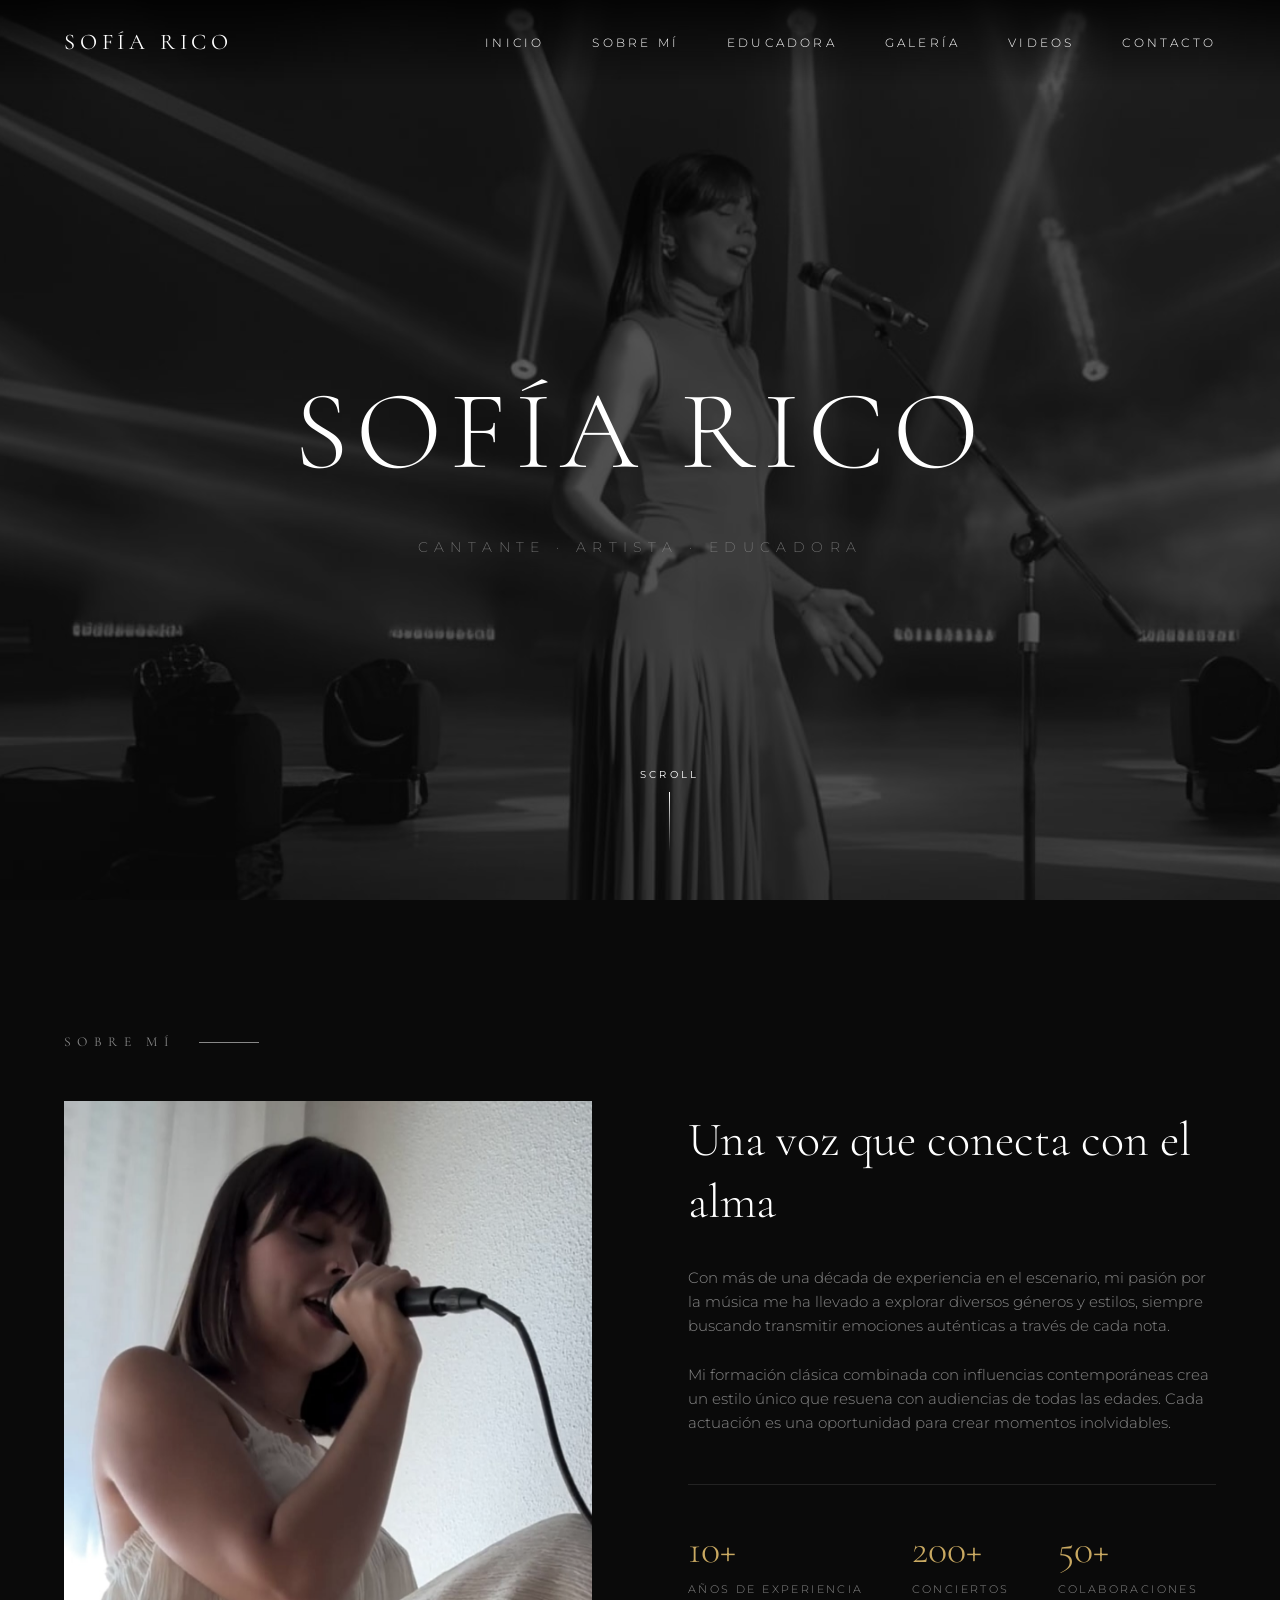
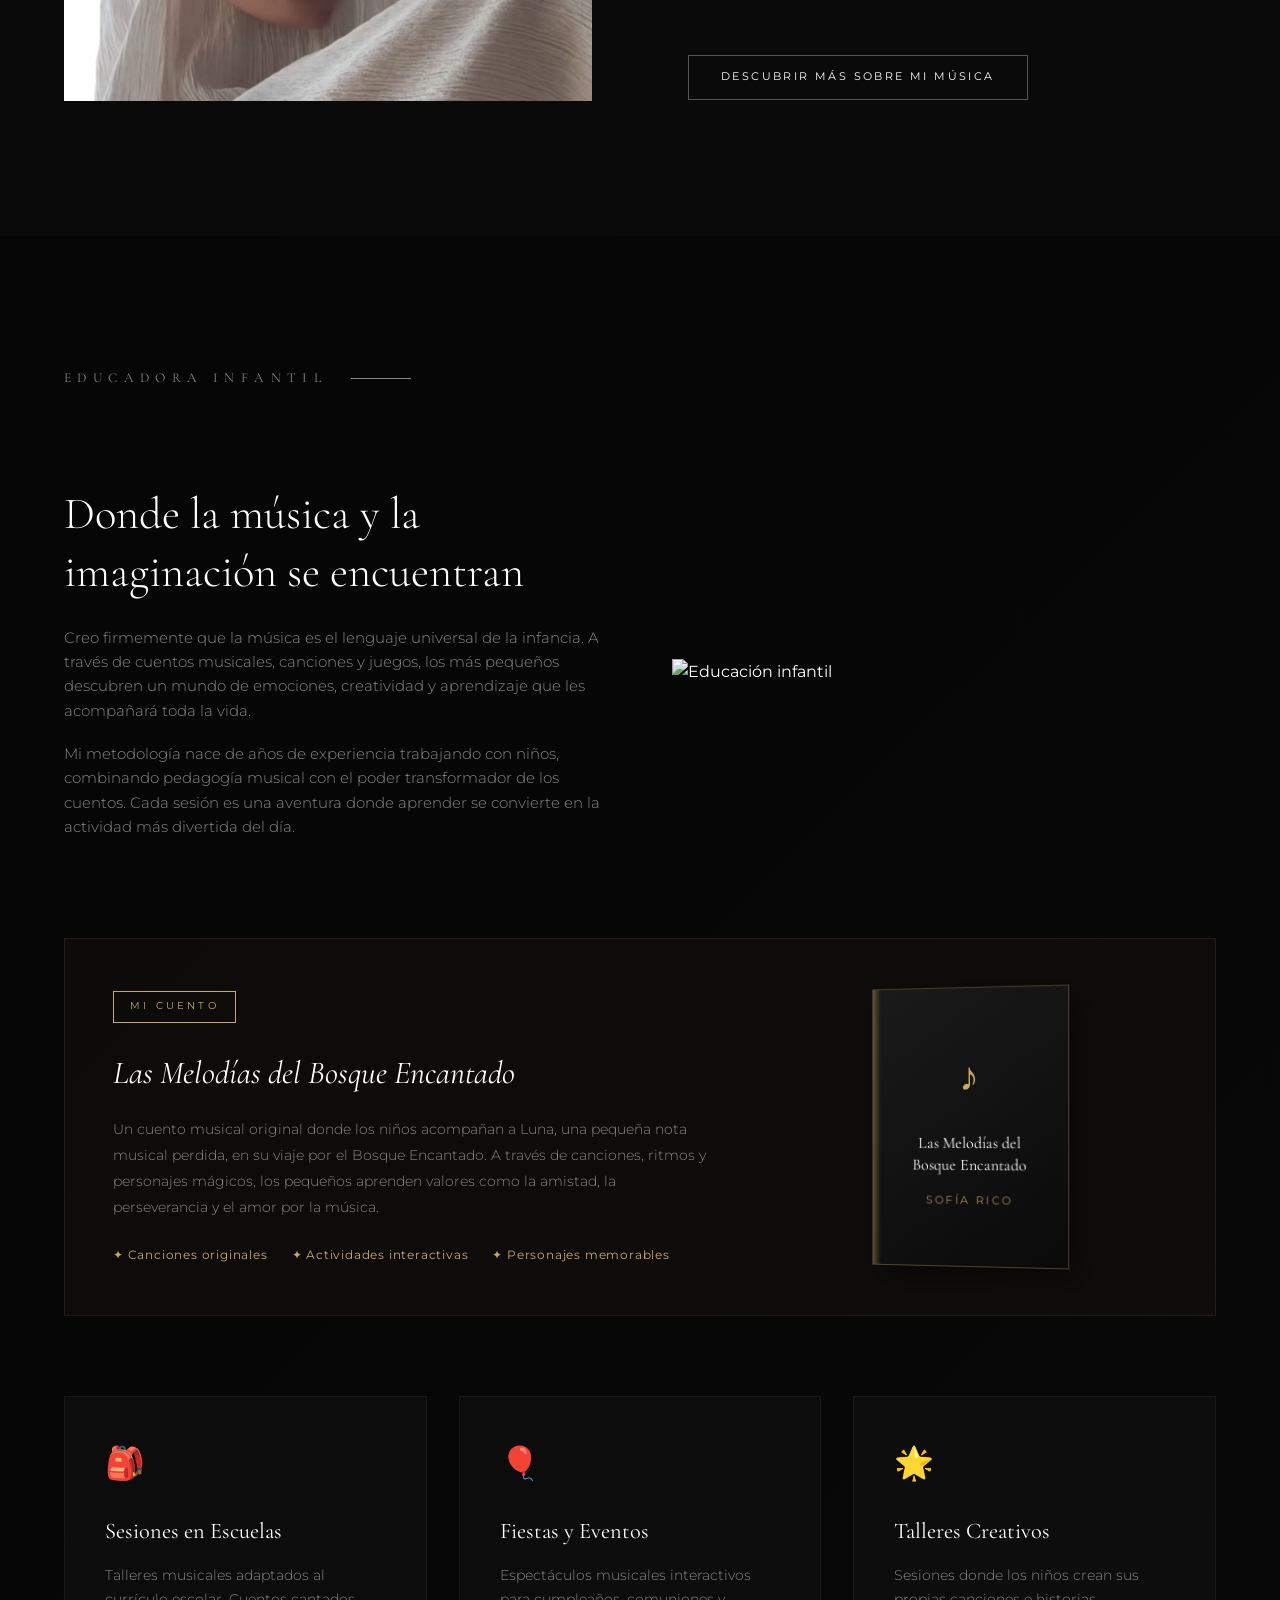
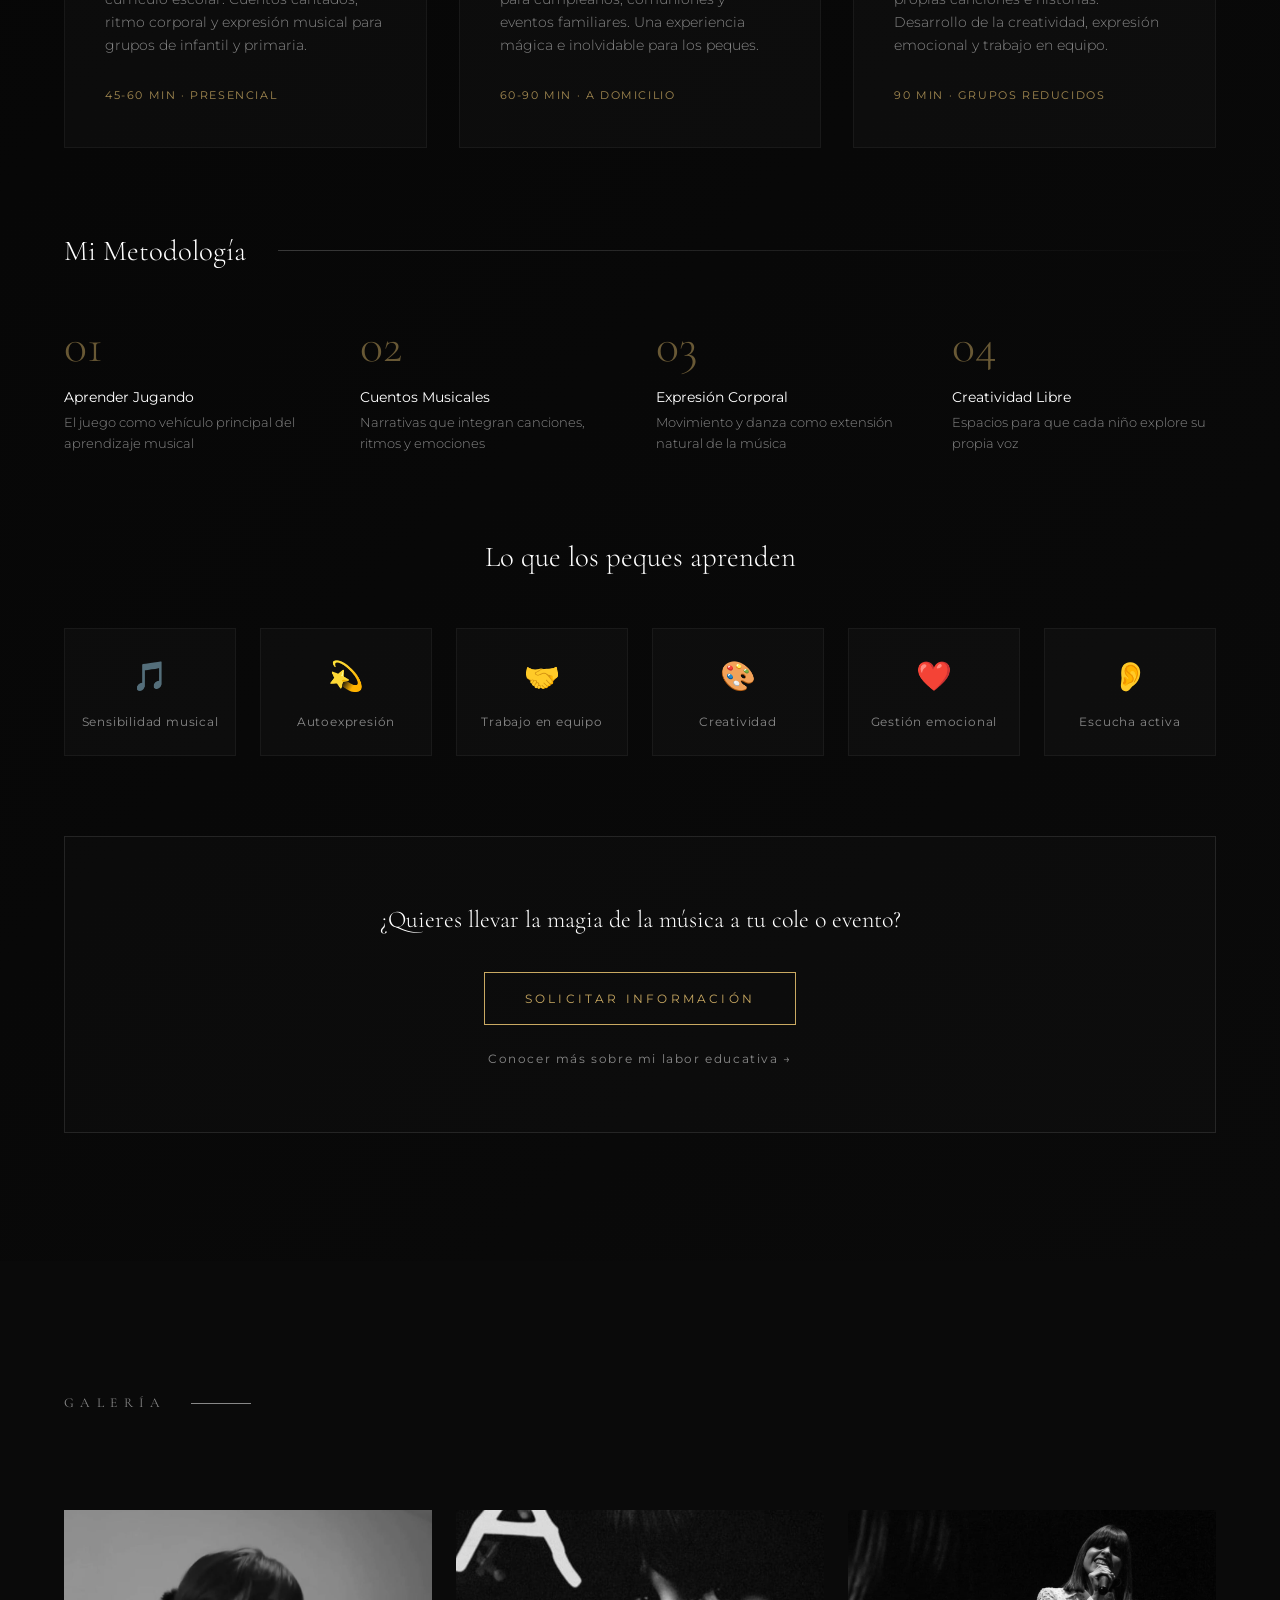
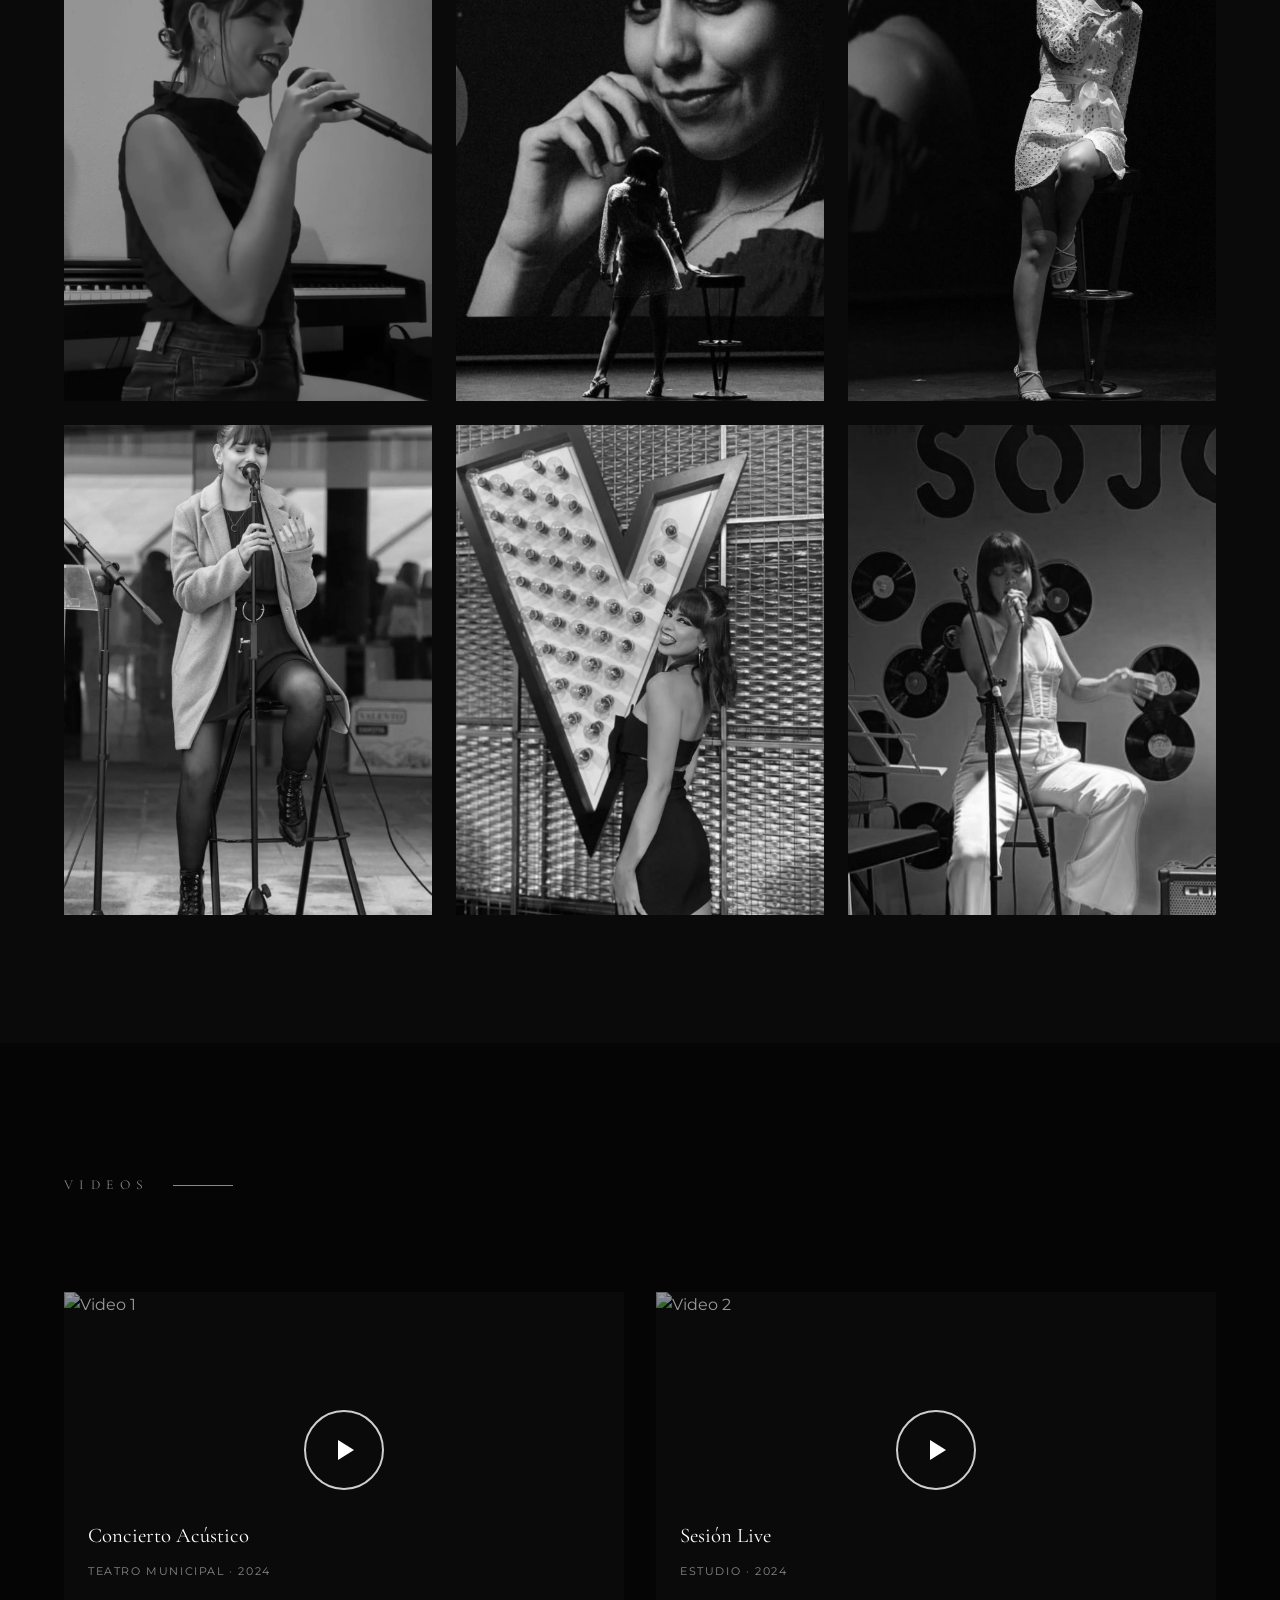
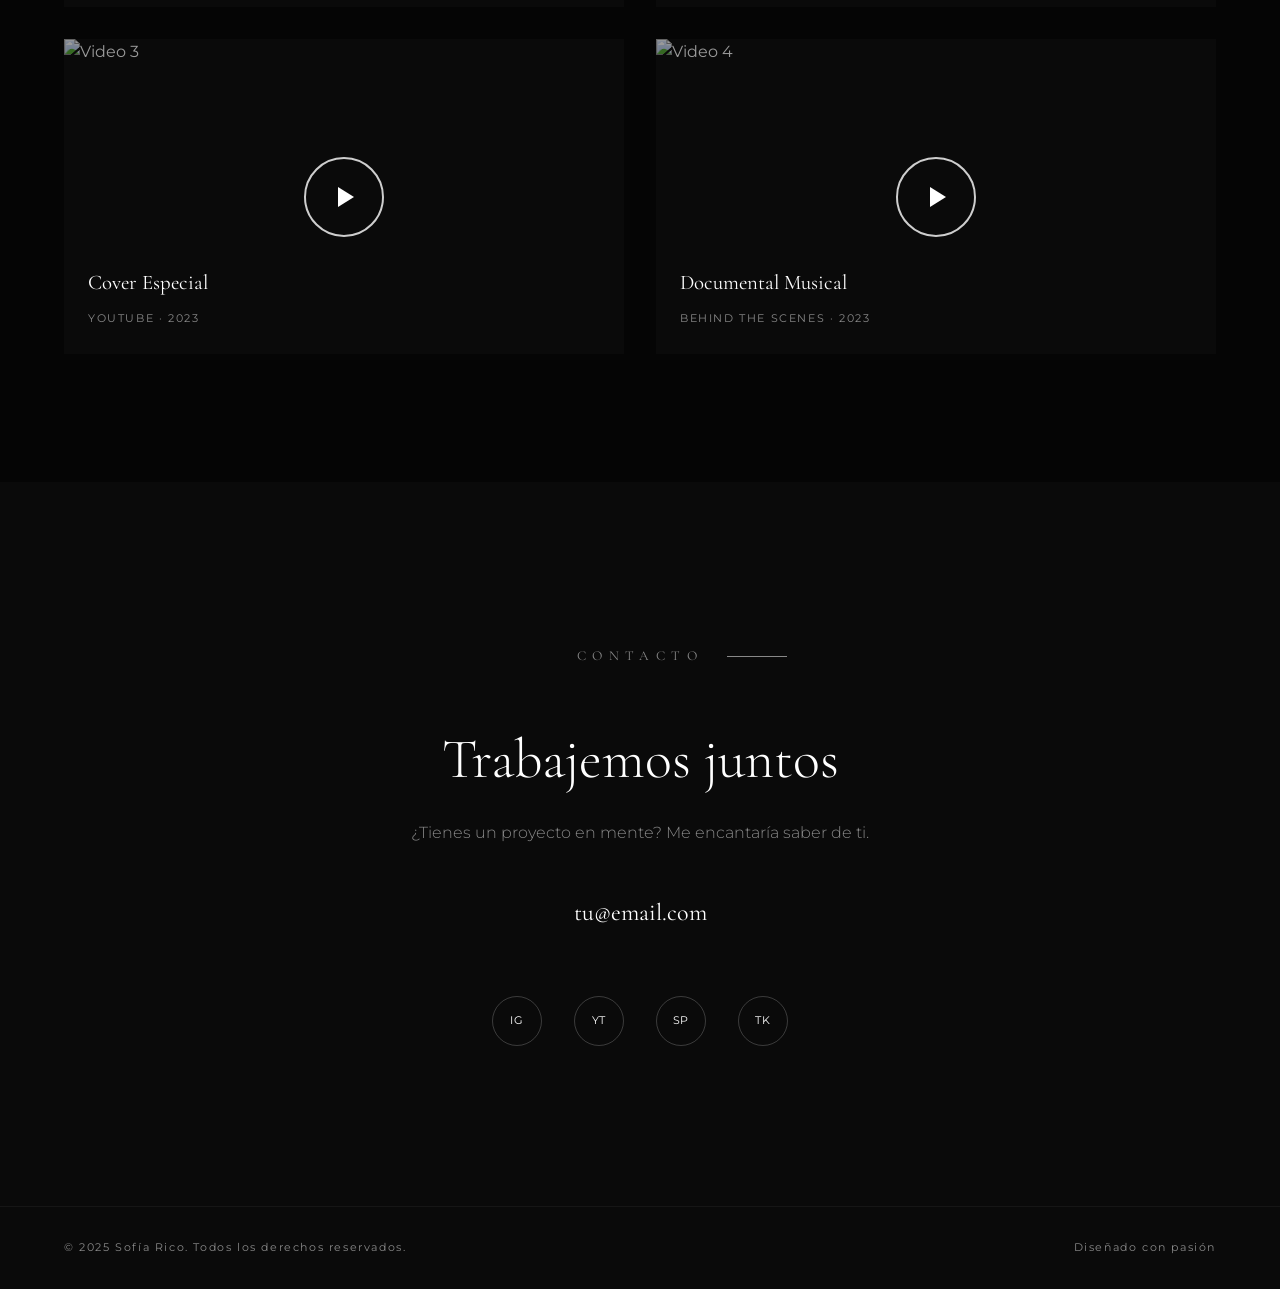
==== commit 79a43ad6: "v2.0" ====
--- a/index.html
+++ b/index.html
@@ -142,15 +142,11 @@
             left: 0;
             width: 100%;
             height: 100%;
-            background: url('/assets/inicio.jpg') center center no-repeat;
-            /* ensanchamos ligeramente la imagen */
-            background-size: 120% 100%;
+            background: url('/assets/inicio.jpg') center/cover;
             filter: grayscale(100%) brightness(0.4);
-            /* puedes dejar el zoom suave o quitarlo */
-            transform: scale(1.05);
+            transform: scale(1.1);
             animation: heroZoom 20s ease-in-out infinite alternate;
         }
-
 
         @keyframes heroZoom {
             0% { transform: scale(1.1); }
@@ -715,6 +711,47 @@
         .btn-reservar:hover {
             background: var(--accent);
             color: var(--bg-dark);
+        }
+
+        .btn-ver-mas {
+            display: inline-block;
+            margin-top: 2rem;
+            padding: 0.8rem 2rem;
+            border: 1px solid rgba(255,255,255,0.3);
+            color: var(--text-light);
+            text-decoration: none;
+            font-size: 0.7rem;
+            letter-spacing: 0.15rem;
+            text-transform: uppercase;
+            transition: var(--transition);
+        }
+
+        .btn-ver-mas:hover {
+            border-color: var(--accent);
+            color: var(--accent);
+        }
+
+        .btn-ver-mas-edu {
+            display: block;
+            margin-top: 1.5rem;
+            color: var(--text-muted);
+            text-decoration: none;
+            font-size: 0.75rem;
+            letter-spacing: 0.1rem;
+            transition: var(--transition);
+        }
+
+        .btn-ver-mas-edu:hover {
+            color: var(--accent);
+        }
+
+        .btn-ver-mas-edu::after {
+            content: ' →';
+            transition: var(--transition);
+        }
+
+        .btn-ver-mas-edu:hover::after {
+            margin-left: 0.5rem;
         }
 
         @media (max-width: 900px) {
@@ -1048,6 +1085,7 @@
                         <p>Colaboraciones</p>
                     </div>
                 </div>
+                <a href="cantante.html" class="btn-ver-mas">Descubrir más sobre mi música</a>
             </div>
         </div>
     </section>
@@ -1181,6 +1219,7 @@
             <div class="cta-educadora reveal">
                 <p>¿Quieres llevar la magia de la música a tu cole o evento?</p>
                 <a href="#contacto" class="btn-reservar">Solicitar Información</a>
+                <a href="educadora.html" class="btn-ver-mas-edu">Conocer más sobre mi labor educativa</a>
             </div>
         </div>
     </section>
@@ -1256,7 +1295,7 @@
         <span class="section-title reveal">Contacto</span>
         <h2 class="reveal">Trabajemos juntos</h2>
         <p class="reveal">¿Tienes un proyecto en mente? Me encantaría saber de ti.</p>
-        <a href="mailto:soysofiarico@gmail.com" class="contact-email reveal">soysofiarico@gmail.com</a>
+        <a href="mailto:tu@email.com" class="contact-email reveal">tu@email.com</a>
         <div class="social-links reveal">
             <a href="#" aria-label="Instagram">IG</a>
             <a href="#" aria-label="YouTube">YT</a>
@@ -1267,7 +1306,7 @@
 
     <!-- Footer -->
     <footer>
-        <span>© 2025 Sofia Rico. Todos los derechos reservados.</span>
+        <span>© 2025 Sofía Rico. Todos los derechos reservados.</span>
         <span>Diseñado con pasión</span>
     </footer>
 
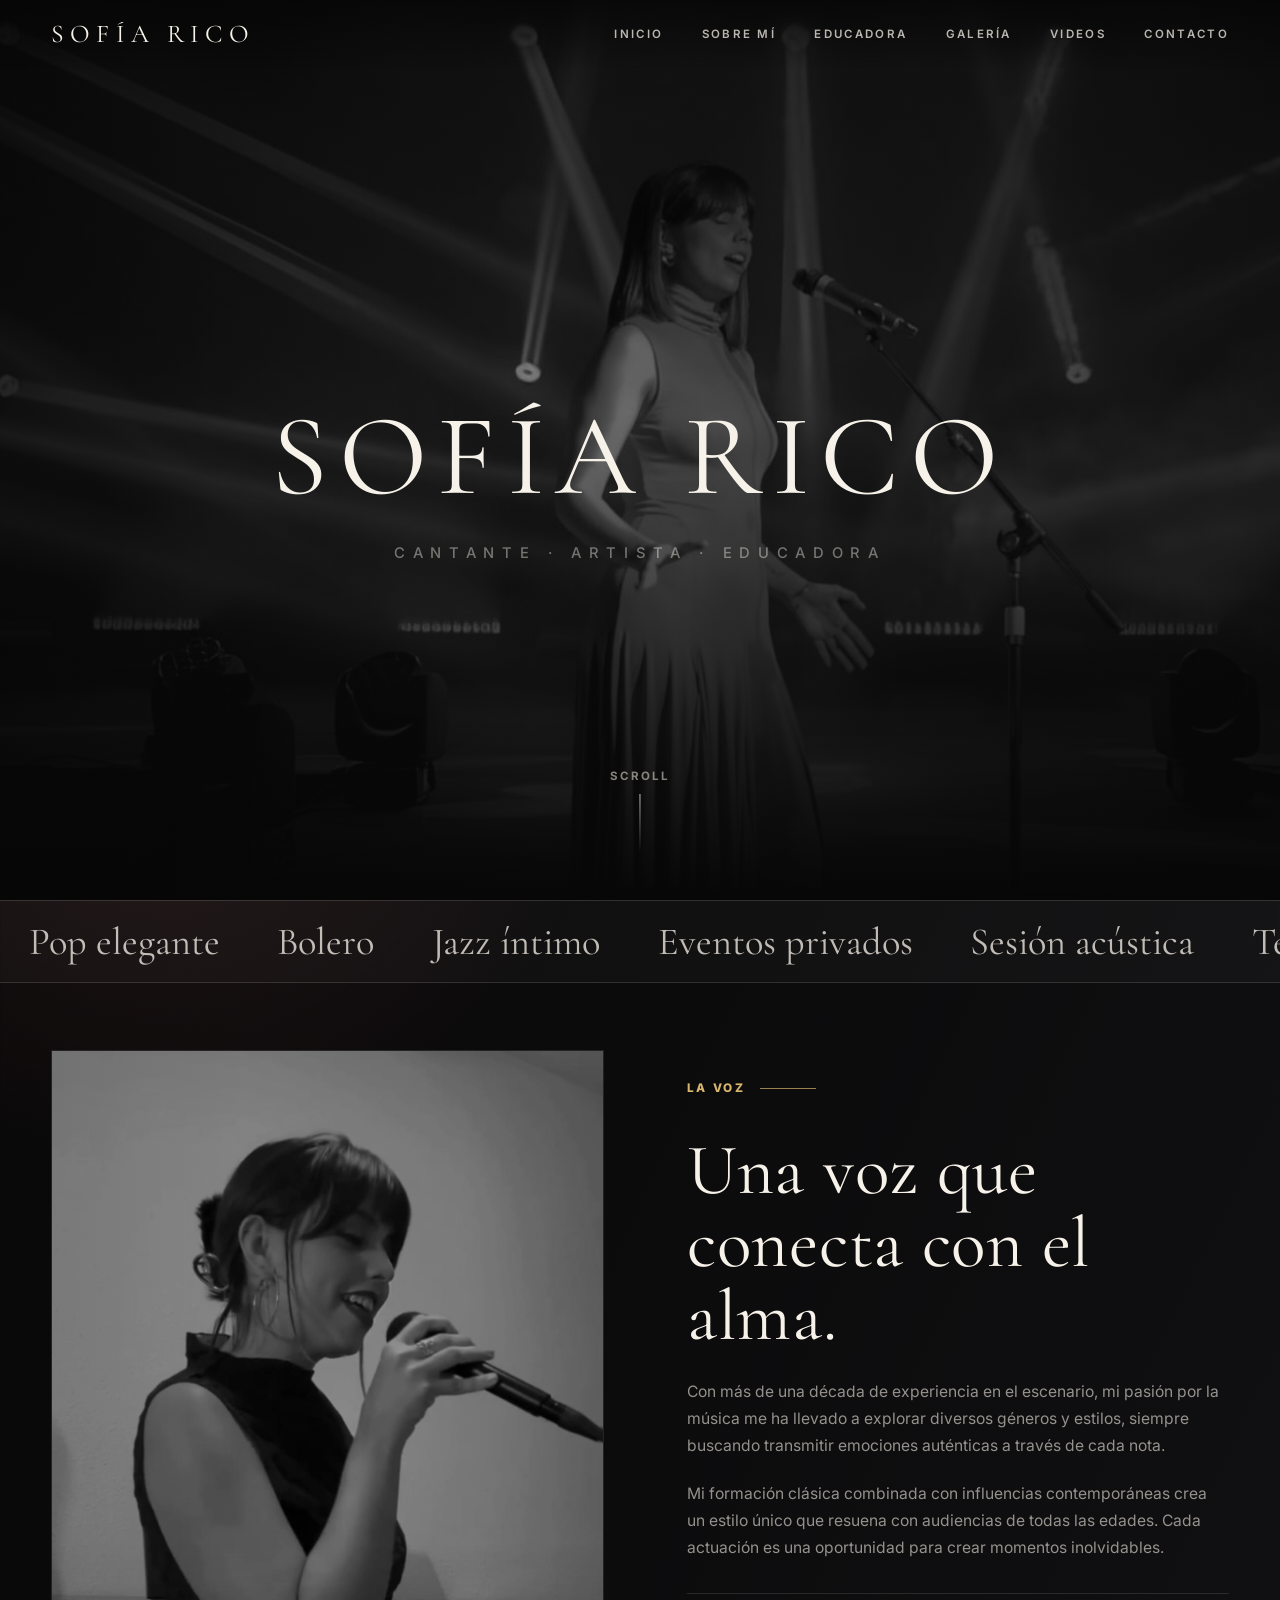
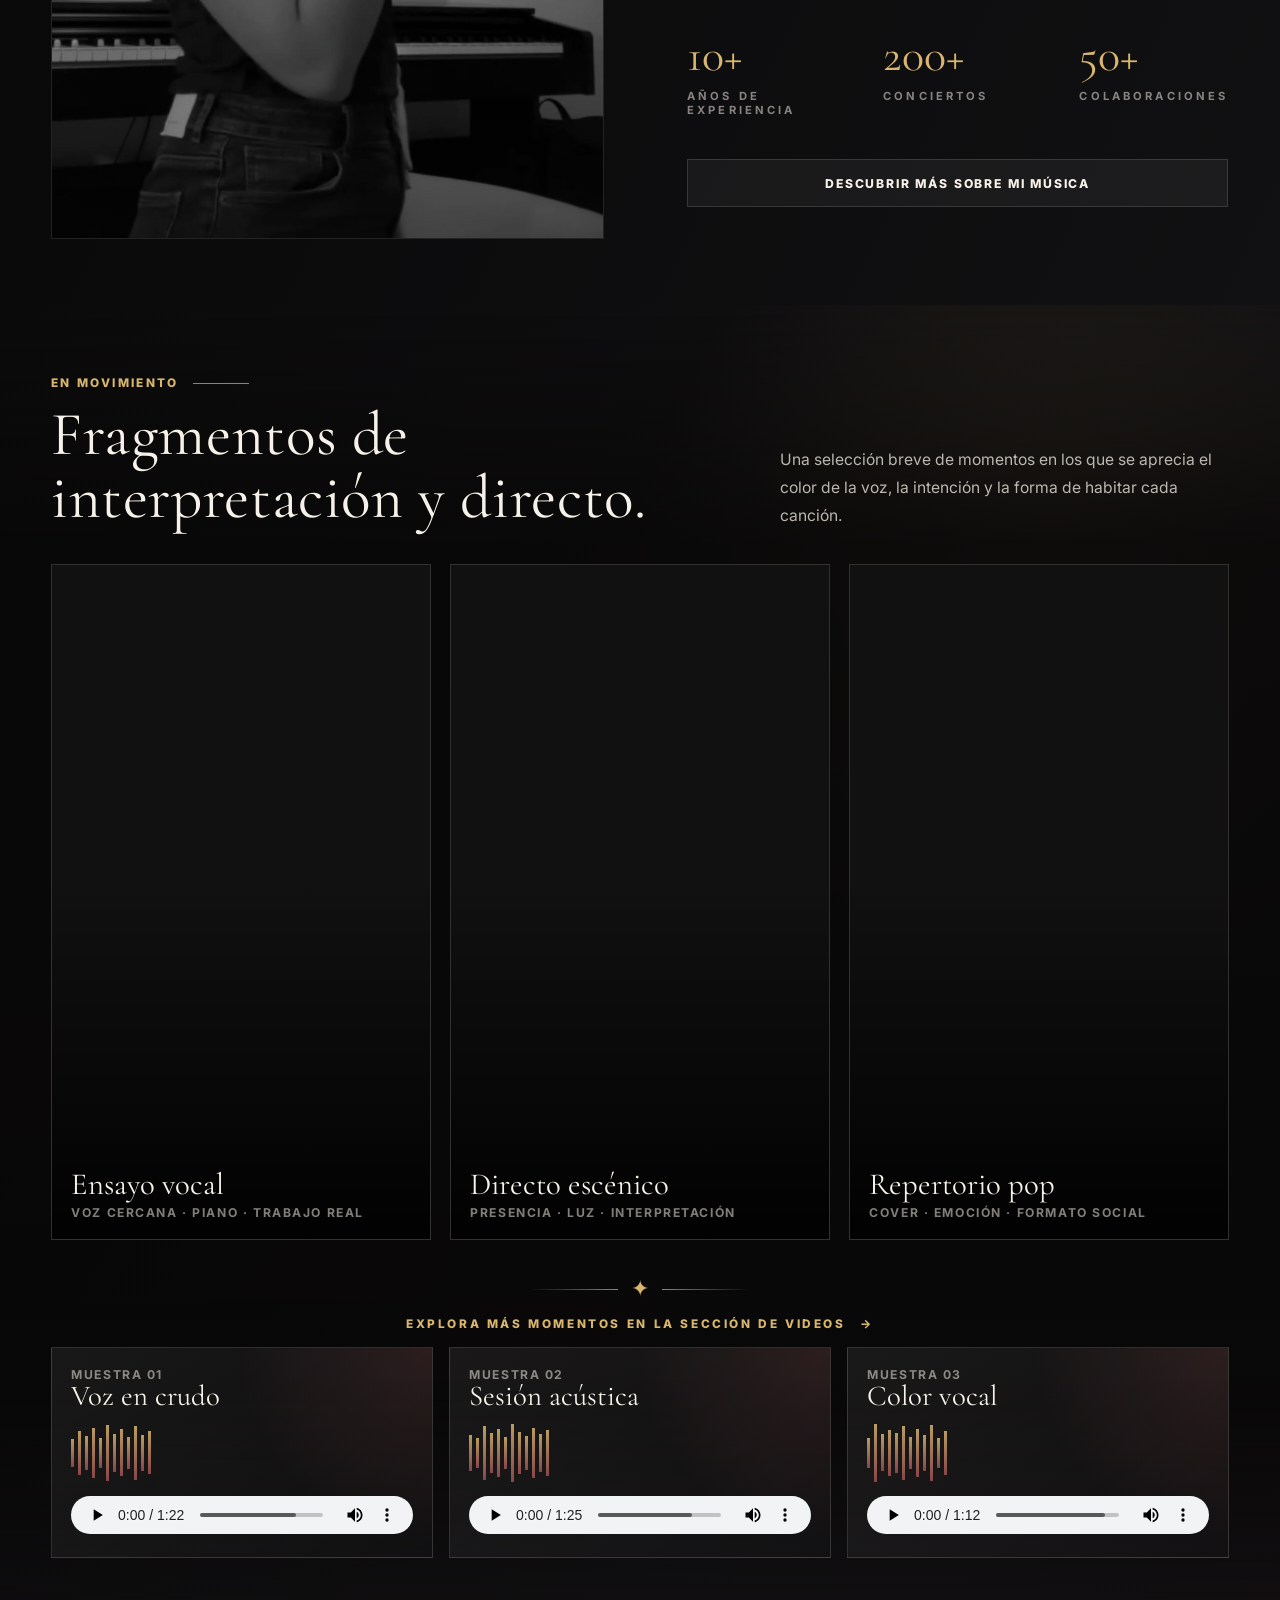
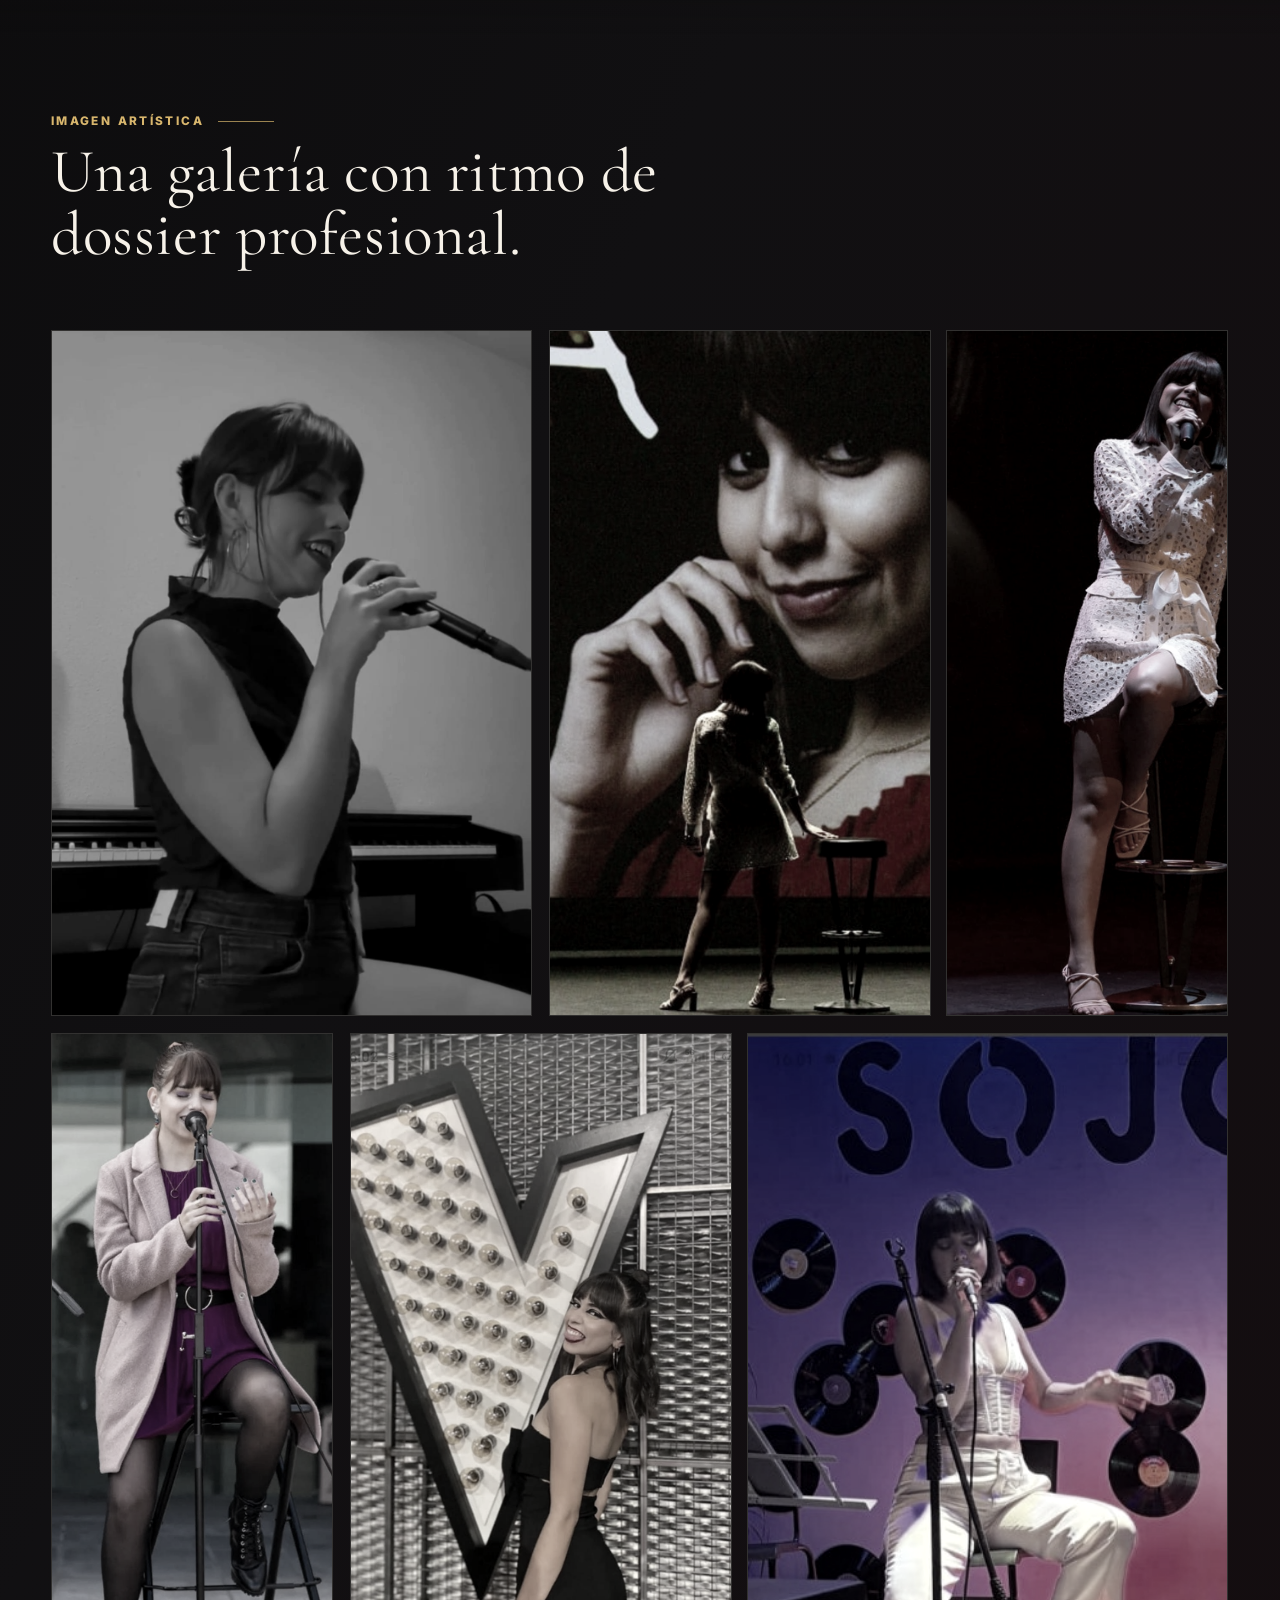
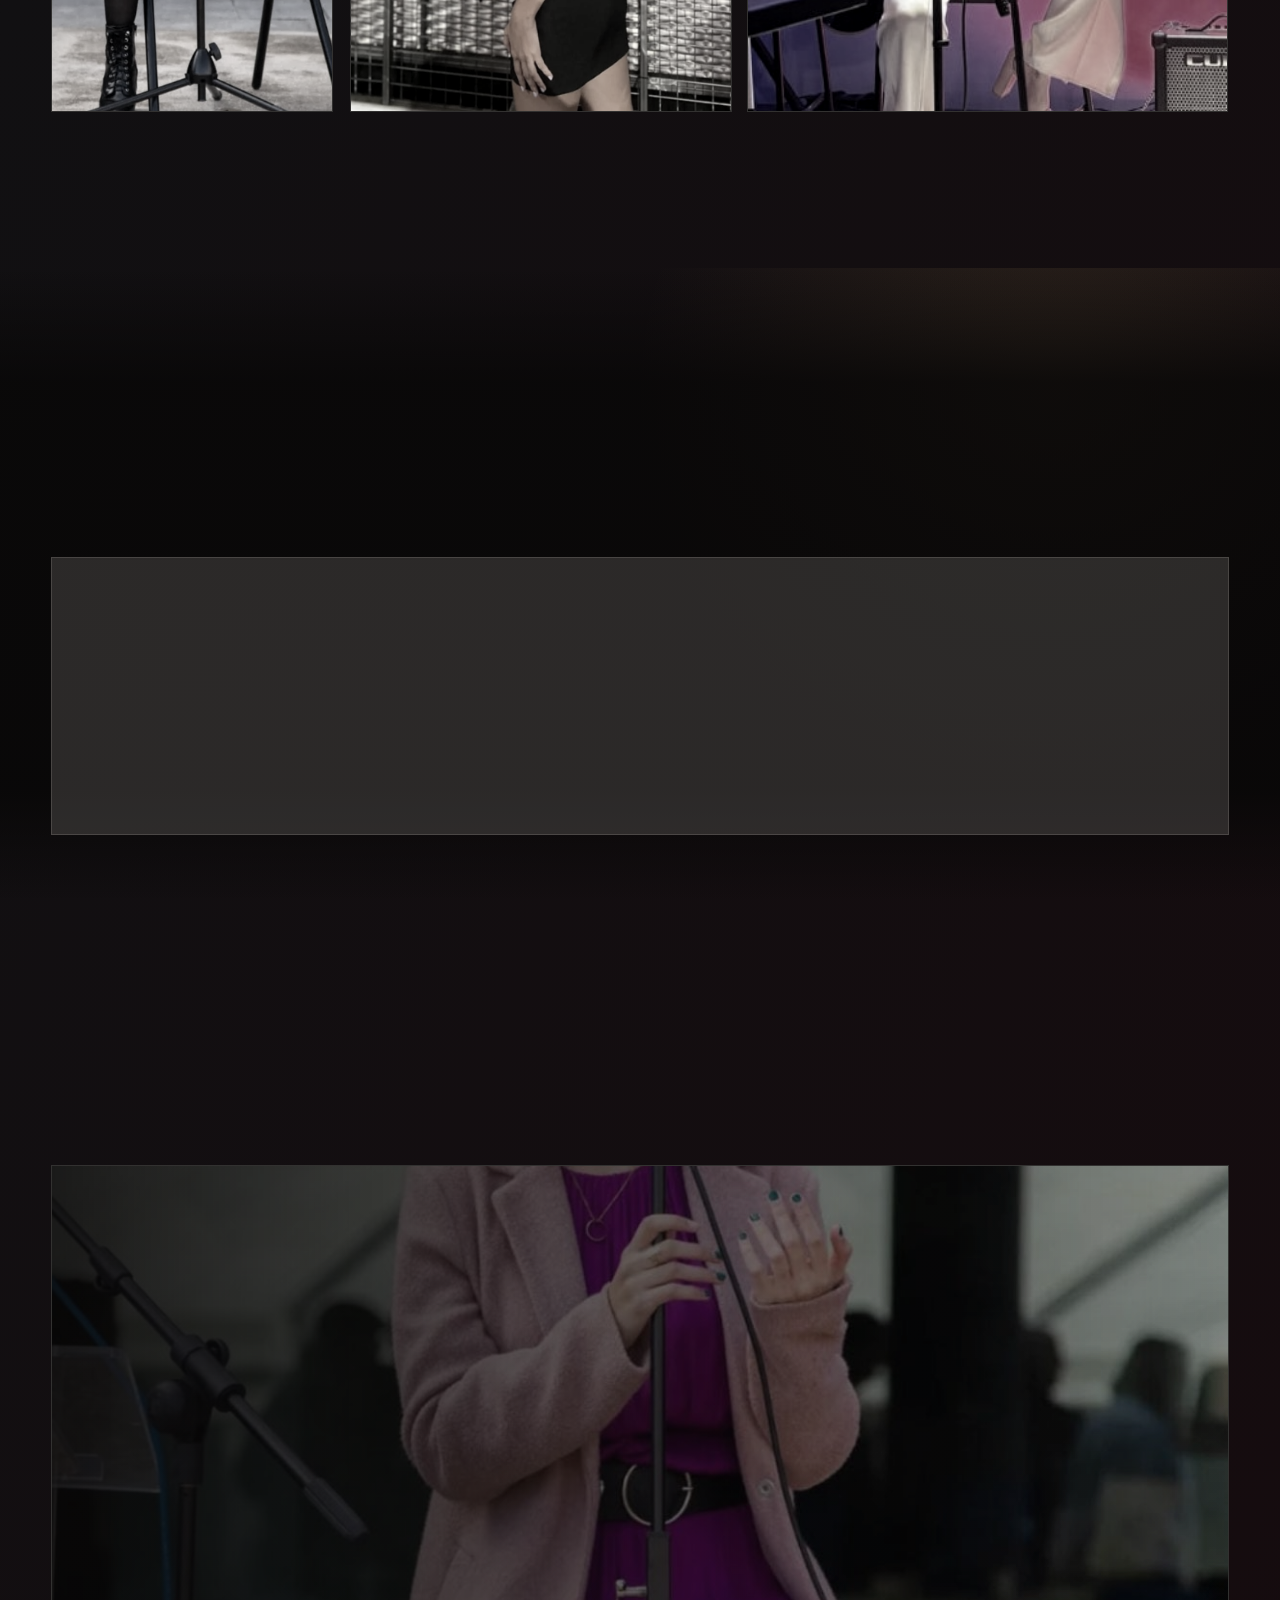
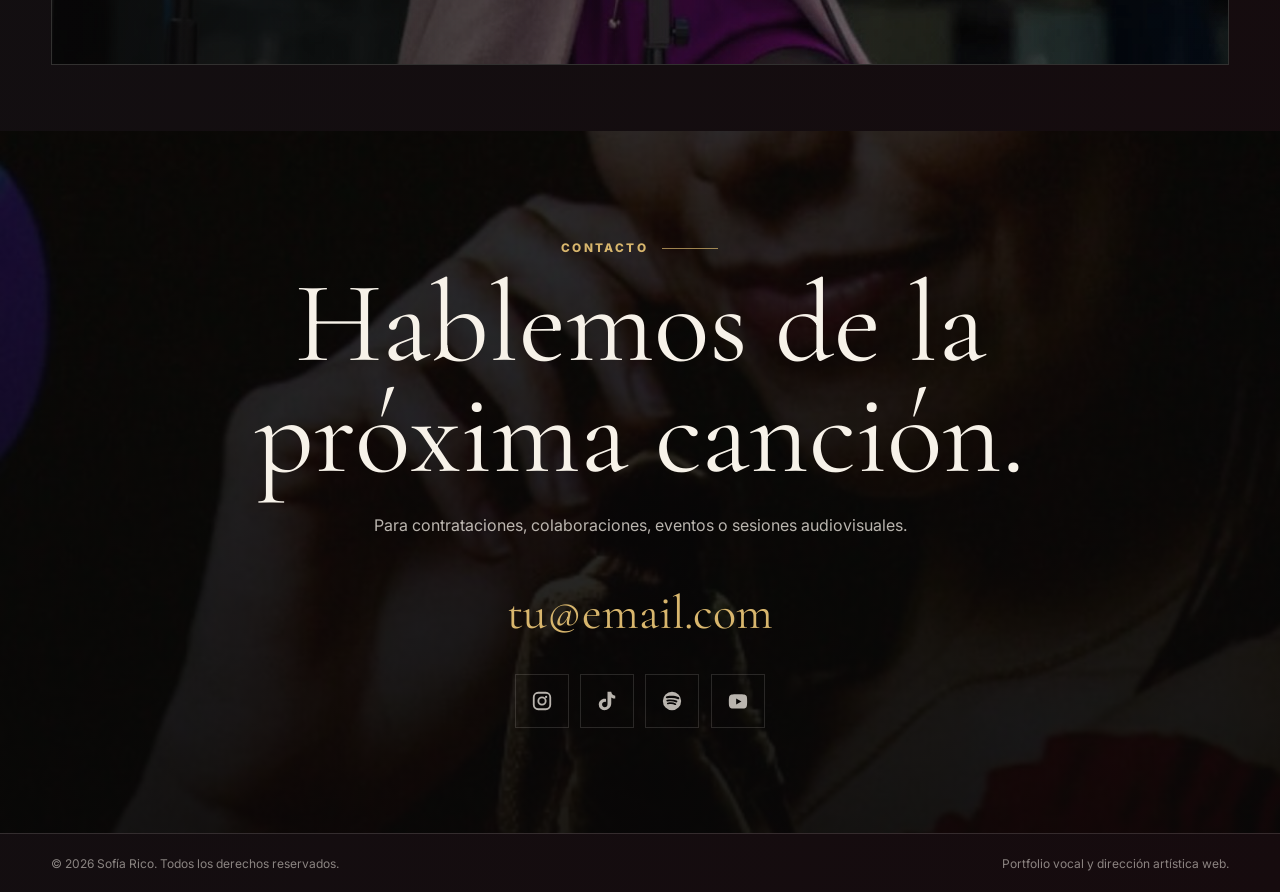
==== commit 09d834ae: "Actualizar web y galeria audiovisual" ====
--- a/index.html
+++ b/index.html
@@ -3,1373 +3,232 @@
 <head>
     <meta charset="UTF-8">
     <meta name="viewport" content="width=device-width, initial-scale=1.0">
-    <title>Sofía Rico | Cantante</title>
-    <link href="https://fonts.googleapis.com/css2?family=Cormorant+Garamond:wght@300;400;500;600&family=Montserrat:wght@200;300;400;500&display=swap" rel="stylesheet">
-    <style>
-        * {
-            margin: 0;
-            padding: 0;
-            box-sizing: border-box;
-        }
-
-        :root {
-            --bg-dark: #0a0a0a;
-            --bg-darker: #050505;
-            --text-light: #ffffff;
-            --text-muted: #888888;
-            --accent: #c9a962;
-            --transition: all 0.4s cubic-bezier(0.4, 0, 0.2, 1);
-        }
-
-        html {
-            scroll-behavior: smooth;
-        }
-
-        body {
-            font-family: 'Montserrat', sans-serif;
-            background-color: var(--bg-dark);
-            color: var(--text-light);
-            overflow-x: hidden;
-            line-height: 1.6;
-        }
-
-        /* Preloader */
-        .preloader {
-            position: fixed;
-            top: 0;
-            left: 0;
-            width: 100%;
-            height: 100%;
-            background: var(--bg-darker);
-            display: flex;
-            justify-content: center;
-            align-items: center;
-            z-index: 9999;
-            transition: opacity 0.8s ease, visibility 0.8s ease;
-        }
-
-        .preloader.hidden {
-            opacity: 0;
-            visibility: hidden;
-        }
-
-        .preloader-text {
-            font-family: 'Cormorant Garamond', serif;
-            font-size: 2rem;
-            letter-spacing: 1rem;
-            animation: pulse 1.5s ease-in-out infinite;
-        }
-
-        @keyframes pulse {
-            0%, 100% { opacity: 0.3; }
-            50% { opacity: 1; }
-        }
-
-        /* Navigation */
-        nav {
-            position: fixed;
-            top: 0;
-            width: 100%;
-            padding: 1.5rem 4rem;
-            display: flex;
-            justify-content: space-between;
-            align-items: center;
-            z-index: 1000;
-            background: linear-gradient(to bottom, rgba(0,0,0,0.8) 0%, transparent 100%);
-            transition: var(--transition);
-        }
-
-        nav.scrolled {
-            background: rgba(10, 10, 10, 0.95);
-            backdrop-filter: blur(10px);
-            padding: 1rem 4rem;
-        }
-
-        .logo {
-            font-family: 'Cormorant Garamond', serif;
-            font-size: 1.4rem;
-            font-weight: 400;
-            letter-spacing: 0.3rem;
-            text-transform: uppercase;
-        }
-
-        .nav-links {
-            display: flex;
-            gap: 3rem;
-            list-style: none;
-        }
-
-        .nav-links a {
-            color: var(--text-light);
-            text-decoration: none;
-            font-size: 0.75rem;
-            letter-spacing: 0.2rem;
-            text-transform: uppercase;
-            font-weight: 300;
-            position: relative;
-            padding: 0.5rem 0;
-            transition: var(--transition);
-        }
-
-        .nav-links a::after {
-            content: '';
-            position: absolute;
-            bottom: 0;
-            left: 0;
-            width: 0;
-            height: 1px;
-            background: var(--accent);
-            transition: var(--transition);
-        }
-
-        .nav-links a:hover::after {
-            width: 100%;
-        }
-
-        /* Hero Section */
-        .hero {
-            height: 100vh;
-            display: flex;
-            justify-content: center;
-            align-items: center;
-            position: relative;
-            overflow: hidden;
-        }
-
-        .hero-bg {
-            position: absolute;
-            top: 0;
-            left: 0;
-            width: 100%;
-            height: 100%;
-            background: url('/assets/inicio.jpg') center/cover;
-            filter: grayscale(100%) brightness(0.4);
-            transform: scale(1.1);
-            animation: heroZoom 20s ease-in-out infinite alternate;
-        }
-
-        @keyframes heroZoom {
-            0% { transform: scale(1.1); }
-            100% { transform: scale(1); }
-        }
-
-        .hero-content {
-            position: relative;
-            text-align: center;
-            z-index: 1;
-        }
-
-        .hero-title {
-            font-family: 'Cormorant Garamond', serif;
-            font-size: clamp(3rem, 10vw, 7rem);
-            font-weight: 300;
-            letter-spacing: 0.5rem;
-            text-transform: uppercase;
-            margin-bottom: 1rem;
-            opacity: 0;
-            animation: fadeUp 1.2s ease forwards 0.5s;
-        }
-
-        .hero-subtitle {
-            font-size: 0.85rem;
-            letter-spacing: 0.4rem;
-            text-transform: uppercase;
-            font-weight: 200;
-            color: var(--text-muted);
-            opacity: 0;
-            animation: fadeUp 1.2s ease forwards 0.8s;
-        }
-
-        @keyframes fadeUp {
-            from {
-                opacity: 0;
-                transform: translateY(30px);
-            }
-            to {
-                opacity: 1;
-                transform: translateY(0);
-            }
-        }
-
-        .scroll-indicator {
-            position: absolute;
-            bottom: 3rem;
-            left: 50%;
-            transform: translateX(-50%);
-            display: flex;
-            flex-direction: column;
-            align-items: center;
-            gap: 0.5rem;
-            opacity: 0;
-            animation: fadeUp 1.2s ease forwards 1.2s;
-        }
-
-        .scroll-indicator span {
-            font-size: 0.65rem;
-            letter-spacing: 0.2rem;
-            text-transform: uppercase;
-        }
-
-        .scroll-line {
-            width: 1px;
-            height: 60px;
-            background: linear-gradient(to bottom, var(--text-light), transparent);
-            animation: scrollPulse 2s ease-in-out infinite;
-        }
-
-        @keyframes scrollPulse {
-            0%, 100% { opacity: 0.3; transform: scaleY(0.5); }
-            50% { opacity: 1; transform: scaleY(1); }
-        }
-
-        /* Sections */
-        section {
-            padding: 8rem 4rem;
-            max-width: 1400px;
-            margin: 0 auto;
-        }
-
-        .section-title {
-            font-family: 'Cormorant Garamond', serif;
-            font-size: 0.85rem;
-            letter-spacing: 0.4rem;
-            text-transform: uppercase;
-            color: var(--text-muted);
-            margin-bottom: 3rem;
-            position: relative;
-            display: inline-block;
-        }
-
-        .section-title::after {
-            content: '';
-            position: absolute;
-            left: calc(100% + 1.5rem);
-            top: 50%;
-            width: 60px;
-            height: 1px;
-            background: var(--text-muted);
-        }
-
-        /* About Section */
-        .about {
-            display: grid;
-            grid-template-columns: 1fr 1fr;
-            gap: 6rem;
-            align-items: center;
-        }
-
-        .about-image {
-            position: relative;
-            overflow: hidden;
-        }
-
-        .about-image img {
-            width: 100%;
-            height: 600px;
-            object-fit: cover;
-            filter: grayscale(30%);
-            transition: var(--transition);
-        }
-
-        .about-image:hover img {
-            filter: grayscale(0%);
-            transform: scale(1.02);
-        }
-
-        .about-content h2 {
-            font-family: 'Cormorant Garamond', serif;
-            font-size: 3rem;
-            font-weight: 300;
-            margin-bottom: 2rem;
-            line-height: 1.3;
-        }
-
-        .about-content p {
-            font-weight: 300;
-            color: var(--text-muted);
-            margin-bottom: 1.5rem;
-            font-size: 0.95rem;
-        }
-
-        .stats {
-            display: flex;
-            gap: 3rem;
-            margin-top: 3rem;
-            padding-top: 2rem;
-            border-top: 1px solid rgba(255,255,255,0.1);
-        }
-
-        .stat-item h3 {
-            font-family: 'Cormorant Garamond', serif;
-            font-size: 2.5rem;
-            font-weight: 300;
-            color: var(--accent);
-        }
-
-        .stat-item p {
-            font-size: 0.7rem;
-            letter-spacing: 0.15rem;
-            text-transform: uppercase;
-            color: var(--text-muted);
-        }
-
-        /* Cuento Section */
-        .cuento-section {
-            display: grid;
-            grid-template-columns: 1.2fr 0.8fr;
-            gap: 4rem;
-            align-items: center;
-            margin: 5rem 0;
-            padding: 3rem;
-            background: rgba(201, 169, 98, 0.03);
-            border: 1px solid rgba(201, 169, 98, 0.1);
-        }
-
-        .cuento-badge {
-            display: inline-block;
-            font-size: 0.65rem;
-            letter-spacing: 0.2rem;
-            text-transform: uppercase;
-            color: var(--accent);
-            border: 1px solid var(--accent);
-            padding: 0.4rem 1rem;
-            margin-bottom: 1.5rem;
-        }
-
-        .cuento-content h3 {
-            font-family: 'Cormorant Garamond', serif;
-            font-size: 2rem;
-            font-weight: 400;
-            margin-bottom: 1.2rem;
-            font-style: italic;
-        }
-
-        .cuento-content p {
-            font-size: 0.9rem;
-            color: var(--text-muted);
-            font-weight: 300;
-            line-height: 1.8;
-            margin-bottom: 1.5rem;
-        }
-
-        .cuento-features {
-            display: flex;
-            gap: 1.5rem;
-            flex-wrap: wrap;
-        }
-
-        .cuento-features span {
-            font-size: 0.75rem;
-            color: var(--accent);
-            letter-spacing: 0.05rem;
-        }
-
-        .cuento-visual {
-            display: flex;
-            justify-content: center;
-            align-items: center;
-        }
-
-        .cuento-book {
-            perspective: 1000px;
-        }
-
-        .book-cover {
-            width: 200px;
-            height: 280px;
-            background: linear-gradient(145deg, #1a1a1a 0%, #0a0a0a 100%);
-            border: 1px solid rgba(201, 169, 98, 0.3);
-            display: flex;
-            flex-direction: column;
-            justify-content: center;
-            align-items: center;
-            padding: 2rem;
-            text-align: center;
-            position: relative;
-            transform: rotateY(-10deg);
-            transition: var(--transition);
-            box-shadow: 10px 10px 30px rgba(0,0,0,0.5);
-        }
-
-        .book-cover:hover {
-            transform: rotateY(0deg);
-        }
-
-        .book-cover::before {
-            content: '';
-            position: absolute;
-            left: 0;
-            top: 0;
-            width: 8px;
-            height: 100%;
-            background: linear-gradient(90deg, rgba(201, 169, 98, 0.4), transparent);
-        }
-
-        .book-icon {
-            font-size: 2.5rem;
-            color: var(--accent);
-            margin-bottom: 1.5rem;
-        }
-
-        .book-title {
-            font-family: 'Cormorant Garamond', serif;
-            font-size: 1rem;
-            font-weight: 400;
-            line-height: 1.4;
-            margin-bottom: 1rem;
-        }
-
-        .book-author {
-            font-size: 0.7rem;
-            letter-spacing: 0.15rem;
-            text-transform: uppercase;
-            color: var(--accent);
-            opacity: 0.8;
-        }
-
-        /* Valores Section */
-        .valores-section {
-            margin: 5rem 0;
-            text-align: center;
-        }
-
-        .valores-section h3 {
-            font-family: 'Cormorant Garamond', serif;
-            font-size: 1.8rem;
-            font-weight: 300;
-            margin-bottom: 3rem;
-        }
-
-        .valores-grid {
-            display: grid;
-            grid-template-columns: repeat(6, 1fr);
-            gap: 1.5rem;
-        }
-
-        .valor-item {
-            padding: 1.5rem 1rem;
-            background: rgba(255,255,255,0.02);
-            border: 1px solid rgba(255,255,255,0.05);
-            transition: var(--transition);
-        }
-
-        .valor-item:hover {
-            border-color: rgba(201, 169, 98, 0.3);
-            transform: translateY(-3px);
-        }
-
-        .valor-emoji {
-            font-size: 1.8rem;
-            display: block;
-            margin-bottom: 0.8rem;
-        }
-
-        .valor-item p {
-            font-size: 0.75rem;
-            color: var(--text-muted);
-            letter-spacing: 0.05rem;
-        }
-
-        @media (max-width: 900px) {
-            .cuento-section { grid-template-columns: 1fr; gap: 2rem; }
-            .cuento-visual { order: -1; }
-            .valores-grid { grid-template-columns: repeat(3, 1fr); }
-        }
-
-        @media (max-width: 600px) {
-            .valores-grid { grid-template-columns: repeat(2, 1fr); }
-        }
-
-        /* Educadora Section */
-        .educadora-section {
-            background: linear-gradient(135deg, var(--bg-darker) 0%, var(--bg-dark) 100%);
-            padding: 8rem 4rem;
-            margin: 0;
-            max-width: none;
-        }
-
-        .educadora-container {
-            max-width: 1400px;
-            margin: 0 auto;
-        }
-
-        .educadora-content {
-            display: grid;
-            grid-template-columns: 1fr 1fr;
-            gap: 4rem;
-            align-items: center;
-            margin-top: 3rem;
-            margin-bottom: 5rem;
-        }
-
-        .educadora-text h2 {
-            font-family: 'Cormorant Garamond', serif;
-            font-size: 2.8rem;
-            font-weight: 300;
-            margin-bottom: 1.5rem;
-            line-height: 1.3;
-        }
-
-        .educadora-text p {
-            font-weight: 300;
-            color: var(--text-muted);
-            margin-bottom: 1.2rem;
-            font-size: 0.95rem;
-        }
-
-        .educadora-image {
-            position: relative;
-            overflow: hidden;
-        }
-
-        .educadora-image::before {
-            content: '';
-            position: absolute;
-            top: -20px;
-            left: -20px;
-            width: 100px;
-            height: 100px;
-            border-left: 1px solid var(--accent);
-            border-top: 1px solid var(--accent);
-            z-index: 2;
-        }
-
-        .educadora-image::after {
-            content: '';
-            position: absolute;
-            bottom: -20px;
-            right: -20px;
-            width: 100px;
-            height: 100px;
-            border-right: 1px solid var(--accent);
-            border-bottom: 1px solid var(--accent);
-            z-index: 2;
-        }
-
-        .educadora-image img {
-            width: 100%;
-            height: 450px;
-            object-fit: cover;
-            filter: grayscale(30%);
-            transition: var(--transition);
-        }
-
-        .educadora-image:hover img {
-            filter: grayscale(0%);
-        }
-
-        .servicios-grid {
-            display: grid;
-            grid-template-columns: repeat(3, 1fr);
-            gap: 2rem;
-            margin-bottom: 5rem;
-        }
-
-        .servicio-card {
-            background: rgba(255,255,255,0.02);
-            border: 1px solid rgba(255,255,255,0.05);
-            padding: 2.5rem;
-            transition: var(--transition);
-            position: relative;
-            overflow: hidden;
-        }
-
-        .servicio-card::before {
-            content: '';
-            position: absolute;
-            top: 0;
-            left: 0;
-            width: 100%;
-            height: 2px;
-            background: linear-gradient(90deg, transparent, var(--accent), transparent);
-            transform: translateX(-100%);
-            transition: var(--transition);
-        }
-
-        .servicio-card:hover::before {
-            transform: translateX(0);
-        }
-
-        .servicio-card:hover {
-            background: rgba(255,255,255,0.04);
-            border-color: rgba(201, 169, 98, 0.2);
-            transform: translateY(-5px);
-        }
-
-        .servicio-icon {
-            font-size: 2rem;
-            color: var(--accent);
-            margin-bottom: 1.5rem;
-        }
-
-        .servicio-card h3 {
-            font-family: 'Cormorant Garamond', serif;
-            font-size: 1.4rem;
-            font-weight: 400;
-            margin-bottom: 1rem;
-        }
-
-        .servicio-card p {
-            font-size: 0.85rem;
-            color: var(--text-muted);
-            font-weight: 300;
-            line-height: 1.7;
-            margin-bottom: 1.5rem;
-        }
-
-        .servicio-duracion {
-            font-size: 0.7rem;
-            letter-spacing: 0.1rem;
-            text-transform: uppercase;
-            color: var(--accent);
-            opacity: 0.8;
-        }
-
-        .metodologia {
-            margin-bottom: 5rem;
-        }
-
-        .metodologia-header {
-            display: flex;
-            align-items: center;
-            gap: 2rem;
-            margin-bottom: 3rem;
-        }
-
-        .metodologia-header h3 {
-            font-family: 'Cormorant Garamond', serif;
-            font-size: 1.8rem;
-            font-weight: 300;
-            white-space: nowrap;
-        }
-
-        .metodologia-line {
-            flex: 1;
-            height: 1px;
-            background: linear-gradient(90deg, rgba(255,255,255,0.2), transparent);
-        }
-
-        .metodologia-items {
-            display: grid;
-            grid-template-columns: repeat(4, 1fr);
-            gap: 2rem;
-        }
-
-        .metodologia-item {
-            display: flex;
-            flex-direction: column;
-            gap: 1rem;
-        }
-
-        .metodologia-item .numero {
-            font-family: 'Cormorant Garamond', serif;
-            font-size: 3rem;
-            font-weight: 300;
-            color: var(--accent);
-            opacity: 0.5;
-            line-height: 1;
-        }
-
-        .metodologia-item h4 {
-            font-size: 0.9rem;
-            font-weight: 400;
-            margin-bottom: 0.3rem;
-        }
-
-        .metodologia-item p {
-            font-size: 0.8rem;
-            color: var(--text-muted);
-            font-weight: 300;
-        }
-
-        .cta-educadora {
-            text-align: center;
-            padding: 4rem;
-            border: 1px solid rgba(255,255,255,0.1);
-            background: rgba(255,255,255,0.01);
-        }
-
-        .cta-educadora p {
-            font-family: 'Cormorant Garamond', serif;
-            font-size: 1.5rem;
-            margin-bottom: 2rem;
-            font-weight: 300;
-        }
-
-        .btn-reservar {
-            display: inline-block;
-            padding: 1rem 2.5rem;
-            border: 1px solid var(--accent);
-            color: var(--accent);
-            text-decoration: none;
-            font-size: 0.75rem;
-            letter-spacing: 0.2rem;
-            text-transform: uppercase;
-            transition: var(--transition);
-        }
-
-        .btn-reservar:hover {
-            background: var(--accent);
-            color: var(--bg-dark);
-        }
-
-        .btn-ver-mas {
-            display: inline-block;
-            margin-top: 2rem;
-            padding: 0.8rem 2rem;
-            border: 1px solid rgba(255,255,255,0.3);
-            color: var(--text-light);
-            text-decoration: none;
-            font-size: 0.7rem;
-            letter-spacing: 0.15rem;
-            text-transform: uppercase;
-            transition: var(--transition);
-        }
-
-        .btn-ver-mas:hover {
-            border-color: var(--accent);
-            color: var(--accent);
-        }
-
-        .btn-ver-mas-edu {
-            display: block;
-            margin-top: 1.5rem;
-            color: var(--text-muted);
-            text-decoration: none;
-            font-size: 0.75rem;
-            letter-spacing: 0.1rem;
-            transition: var(--transition);
-        }
-
-        .btn-ver-mas-edu:hover {
-            color: var(--accent);
-        }
-
-        .btn-ver-mas-edu::after {
-            content: ' →';
-            transition: var(--transition);
-        }
-
-        .btn-ver-mas-edu:hover::after {
-            margin-left: 0.5rem;
-        }
-
-        @media (max-width: 900px) {
-            .educadora-section { padding: 4rem 2rem; }
-            .educadora-content { grid-template-columns: 1fr; gap: 2rem; }
-            .educadora-text { order: 2; }
-            .educadora-image { order: 1; }
-            .servicios-grid { grid-template-columns: 1fr; }
-            .metodologia-items { grid-template-columns: repeat(2, 1fr); }
-        }
-
-        @media (max-width: 600px) {
-            .metodologia-items { grid-template-columns: 1fr; }
-        }
-
-        /* Gallery Section */
-        .gallery-grid {
-            display: grid;
-            grid-template-columns: repeat(3, 1fr);
-            gap: 1.5rem;
-            margin-top: 3rem;
-        }
-
-        .gallery-item {
-            position: relative;
-            overflow: hidden;
-            aspect-ratio: 3/4;
-            cursor: pointer;
-        }
-
-        .gallery-item img {
-            width: 100%;
-            height: 100%;
-            object-fit: cover;
-            filter: grayscale(100%);
-            transition: var(--transition);
-        }
-
-        .gallery-item:hover img {
-            filter: grayscale(0%);
-            transform: scale(1.05);
-        }
-
-        .gallery-item::before {
-            content: '';
-            position: absolute;
-            inset: 0;
-            background: linear-gradient(to top, rgba(0,0,0,0.7) 0%, transparent 50%);
-            z-index: 1;
-            opacity: 0;
-            transition: var(--transition);
-        }
-
-        .gallery-item:hover::before {
-            opacity: 1;
-        }
-
-        /* Videos Section */
-        .videos-section {
-            background: var(--bg-darker);
-            padding: 8rem 4rem;
-            margin: 0;
-            max-width: none;
-        }
-
-        .videos-container {
-            max-width: 1400px;
-            margin: 0 auto;
-        }
-
-        .videos-grid {
-            display: grid;
-            grid-template-columns: repeat(2, 1fr);
-            gap: 2rem;
-            margin-top: 3rem;
-        }
-
-        .video-item {
-            position: relative;
-            aspect-ratio: 16/9;
-            background: var(--bg-dark);
-            overflow: hidden;
-            cursor: pointer;
-        }
-
-        .video-item img {
-            width: 100%;
-            height: 100%;
-            object-fit: cover;
-            filter: brightness(0.6);
-            transition: var(--transition);
-        }
-
-        .video-item:hover img {
-            filter: brightness(0.8);
-            transform: scale(1.05);
-        }
-
-        .play-btn {
-            position: absolute;
-            top: 50%;
-            left: 50%;
-            transform: translate(-50%, -50%);
-            width: 80px;
-            height: 80px;
-            border: 2px solid rgba(255,255,255,0.8);
-            border-radius: 50%;
-            display: flex;
-            justify-content: center;
-            align-items: center;
-            transition: var(--transition);
-        }
-
-        .play-btn::after {
-            content: '';
-            border-left: 16px solid white;
-            border-top: 10px solid transparent;
-            border-bottom: 10px solid transparent;
-            margin-left: 4px;
-        }
-
-        .video-item:hover .play-btn {
-            background: rgba(255,255,255,0.1);
-            transform: translate(-50%, -50%) scale(1.1);
-        }
-
-        .video-info {
-            position: absolute;
-            bottom: 1.5rem;
-            left: 1.5rem;
-            z-index: 2;
-        }
-
-        .video-info h4 {
-            font-family: 'Cormorant Garamond', serif;
-            font-size: 1.3rem;
-            font-weight: 400;
-            margin-bottom: 0.3rem;
-        }
-
-        .video-info span {
-            font-size: 0.7rem;
-            letter-spacing: 0.1rem;
-            text-transform: uppercase;
-            color: var(--text-muted);
-        }
-
-        /* Contact Section */
-        .contact {
-            text-align: center;
-            padding: 10rem 4rem;
-        }
-
-        .contact h2 {
-            font-family: 'Cormorant Garamond', serif;
-            font-size: 3.5rem;
-            font-weight: 300;
-            margin-bottom: 1rem;
-        }
-
-        .contact p {
-            color: var(--text-muted);
-            font-weight: 300;
-            margin-bottom: 3rem;
-        }
-
-        .contact-email {
-            font-family: 'Cormorant Garamond', serif;
-            font-size: 1.5rem;
-            color: var(--text-light);
-            text-decoration: none;
-            position: relative;
-            transition: var(--transition);
-        }
-
-        .contact-email:hover {
-            color: var(--accent);
-        }
-
-        .social-links {
-            display: flex;
-            justify-content: center;
-            gap: 2rem;
-            margin-top: 4rem;
-        }
-
-        .social-links a {
-            width: 50px;
-            height: 50px;
-            border: 1px solid rgba(255,255,255,0.2);
-            border-radius: 50%;
-            display: flex;
-            justify-content: center;
-            align-items: center;
-            color: var(--text-light);
-            text-decoration: none;
-            font-size: 0.7rem;
-            letter-spacing: 0.05rem;
-            transition: var(--transition);
-        }
-
-        .social-links a:hover {
-            border-color: var(--accent);
-            color: var(--accent);
-        }
-
-        /* Footer */
-        footer {
-            padding: 2rem 4rem;
-            border-top: 1px solid rgba(255,255,255,0.05);
-            display: flex;
-            justify-content: space-between;
-            align-items: center;
-            font-size: 0.7rem;
-            color: var(--text-muted);
-            letter-spacing: 0.1rem;
-        }
-
-        /* Animations */
-        .reveal {
-            opacity: 0;
-            transform: translateY(50px);
-            transition: all 1s ease;
-        }
-
-        .reveal.active {
-            opacity: 1;
-            transform: translateY(0);
-        }
-
-        /* Mobile Menu */
-        .menu-toggle {
-            display: none;
-            flex-direction: column;
-            gap: 6px;
-            cursor: pointer;
-            z-index: 1001;
-        }
-
-        .menu-toggle span {
-            width: 25px;
-            height: 1px;
-            background: var(--text-light);
-            transition: var(--transition);
-        }
-
-        @media (max-width: 900px) {
-            nav { padding: 1.5rem 2rem; }
-            .menu-toggle { display: flex; }
-            .nav-links {
-                position: fixed;
-                top: 0;
-                right: -100%;
-                width: 100%;
-                height: 100vh;
-                background: var(--bg-darker);
-                flex-direction: column;
-                justify-content: center;
-                align-items: center;
-                transition: var(--transition);
-            }
-            .nav-links.active { right: 0; }
-            .nav-links a { font-size: 1.2rem; }
-            section { padding: 4rem 2rem; }
-            .about { grid-template-columns: 1fr; gap: 3rem; }
-            .gallery-grid { grid-template-columns: 1fr; }
-            .videos-grid { grid-template-columns: 1fr; }
-            .videos-section { padding: 4rem 2rem; }
-        }
-    </style>
+    <title>Sofía Rico | Cantante y artista vocal</title>
+    <meta name="description" content="Portfolio profesional de Sofía Rico, cantante, artista vocal y educadora musical.">
+    <link rel="preconnect" href="https://fonts.googleapis.com">
+    <link rel="preconnect" href="https://fonts.gstatic.com" crossorigin>
+    <link href="https://fonts.googleapis.com/css2?family=Cormorant+Garamond:wght@300;400;500;600&family=Inter:wght@300;400;500;600;700&display=swap" rel="stylesheet">
+    <link rel="stylesheet" href="assets/css/index.css">
 </head>
 <body>
-    <!-- Preloader -->
-    <div class="preloader">
-        <span class="preloader-text">Cargando</span>
-    </div>
-
-    <!-- Navigation -->
-    <nav>
-        <div class="logo">Sofía Rico</div>
+    <nav class="site-nav" aria-label="Navegación principal">
+        <a class="brand" href="#inicio">Sofía Rico</a>
+        <button class="menu-toggle" type="button" aria-label="Abrir menú" aria-expanded="false">
+            <span></span><span></span>
+        </button>
         <ul class="nav-links">
             <li><a href="#inicio">Inicio</a></li>
-            <li><a href="#sobre-mi">Sobre Mí</a></li>
+            <li><a href="#voz">Sobre mí</a></li>
             <li><a href="#educadora">Educadora</a></li>
             <li><a href="#galeria">Galería</a></li>
-            <li><a href="#videos">Videos</a></li>
+            <li><a href="videos.html">Videos</a></li>
             <li><a href="#contacto">Contacto</a></li>
         </ul>
-        <div class="menu-toggle">
-            <span></span>
-            <span></span>
-            <span></span>
+    </nav>
+
+    <main>
+        <section class="hero" id="inicio">
+            <div class="hero-media" aria-hidden="true"></div>
+            <div class="hero-grid">
+                <div class="hero-copy">
+                    <h1 class="reveal">Sofía Rico</h1>
+                    <p class="hero-subtitle reveal">Cantante · Artista · Educadora</p>
+                </div>
+            </div>
+            <span class="scroll-note">Scroll</span>
+        </section>
+
+        <div class="marquee" aria-hidden="true">
+            <div class="marquee-track">
+                <span>Pop elegante</span><span>Bolero</span><span>Jazz íntimo</span><span>Eventos privados</span><span>Sesión acústica</span><span>Teatro musical</span>
+                <span>Pop elegante</span><span>Bolero</span><span>Jazz íntimo</span><span>Eventos privados</span><span>Sesión acústica</span><span>Teatro musical</span>
+            </div>
         </div>
-    </nav>
-
-    <!-- Hero Section -->
-    <section class="hero" id="inicio">
-        <div class="hero-bg"></div>
-        <div class="hero-content">
-            <h1 class="hero-title">Sofía Rico</h1>
-            <p class="hero-subtitle">Cantante · Artista · Educadora</p>
-        </div>
-        <div class="scroll-indicator">
-            <span>Scroll</span>
-            <div class="scroll-line"></div>
-        </div>
-    </section>
-
-    <!-- About Section -->
-    <section id="sobre-mi">
-        <span class="section-title reveal">Sobre Mí</span>
-        <div class="about">
-            <div class="about-image reveal">
-                <img src="assets/about_me.jpg" alt="Artista">
-            </div>
-            <div class="about-content reveal">
-                <h2>Una voz que conecta con el alma</h2>
-                <p>Con más de una década de experiencia en el escenario, mi pasión por la música me ha llevado a explorar diversos géneros y estilos, siempre buscando transmitir emociones auténticas a través de cada nota.</p>
-                <p>Mi formación clásica combinada con influencias contemporáneas crea un estilo único que resuena con audiencias de todas las edades. Cada actuación es una oportunidad para crear momentos inolvidables.</p>
-                <div class="stats">
-                    <div class="stat-item">
-                        <h3>10+</h3>
-                        <p>Años de experiencia</p>
-                    </div>
-                    <div class="stat-item">
-                        <h3>200+</h3>
-                        <p>Conciertos</p>
-                    </div>
-                    <div class="stat-item">
-                        <h3>50+</h3>
-                        <p>Colaboraciones</p>
-                    </div>
-                </div>
-                <a href="cantante.html" class="btn-ver-mas">Descubrir más sobre mi música</a>
-            </div>
-        </div>
-    </section>
-
-    <!-- Educadora Section -->
-    <section class="educadora-section" id="educadora">
-        <div class="educadora-container">
-            <span class="section-title reveal">Educadora Infantil</span>
-            <div class="educadora-content">
-                <div class="educadora-text reveal">
-                    <h2>Donde la música y la imaginación se encuentran</h2>
-                    <p>Creo firmemente que la música es el lenguaje universal de la infancia. A través de cuentos musicales, canciones y juegos, los más pequeños descubren un mundo de emociones, creatividad y aprendizaje que les acompañará toda la vida.</p>
-                    <p>Mi metodología nace de años de experiencia trabajando con niños, combinando pedagogía musical con el poder transformador de los cuentos. Cada sesión es una aventura donde aprender se convierte en la actividad más divertida del día.</p>
-                </div>
-                <div class="educadora-image reveal">
-                    <img src="https://images.unsplash.com/photo-1503454537195-1dcabb73ffb9?w=800" alt="Educación infantil">
-                </div>
-            </div>
-
-            <!-- Cuento Propio -->
-            <div class="cuento-section reveal">
-                <div class="cuento-content">
-                    <div class="cuento-badge">Mi Cuento</div>
-                    <h3>Las Melodías del Bosque Encantado</h3>
-                    <p>Un cuento musical original donde los niños acompañan a Luna, una pequeña nota musical perdida, en su viaje por el Bosque Encantado. A través de canciones, ritmos y personajes mágicos, los pequeños aprenden valores como la amistad, la perseverancia y el amor por la música.</p>
-                    <div class="cuento-features">
-                        <span>✦ Canciones originales</span>
-                        <span>✦ Actividades interactivas</span>
-                        <span>✦ Personajes memorables</span>
-                    </div>
-                </div>
-                <div class="cuento-visual">
-                    <div class="cuento-book">
-                        <div class="book-cover">
-                            <span class="book-icon">♪</span>
-                            <span class="book-title">Las Melodías del Bosque Encantado</span>
-                            <span class="book-author">Sofía Rico</span>
+
+        <section class="section" id="voz">
+            <div class="section-inner split">
+                <div class="portrait-frame reveal">
+                    <img src="assets/galeria_1.jpg" alt="Retrato artístico de Sofía Rico">
+                </div>
+                <div class="bio-panel">
+                    <span class="section-kicker reveal">La voz</span>
+                    <h2 class="section-heading reveal">Una voz que conecta con el alma.</h2>
+                    <div class="bio-copy">
+                        <p class="section-copy reveal">Con más de una década de experiencia en el escenario, mi pasión por la música me ha llevado a explorar diversos géneros y estilos, siempre buscando transmitir emociones auténticas a través de cada nota.</p>
+                        <p class="section-copy reveal">Mi formación clásica combinada con influencias contemporáneas crea un estilo único que resuena con audiencias de todas las edades. Cada actuación es una oportunidad para crear momentos inolvidables.</p>
+                    </div>
+                    <div class="stats-strip reveal" aria-label="Especialidades">
+                        <div class="stat"><strong>10+</strong><span>Años de experiencia</span></div>
+                        <div class="stat"><strong>200+</strong><span>Conciertos</span></div>
+                        <div class="stat"><strong>50+</strong><span>Colaboraciones</span></div>
+                    </div>
+                    <a href="cantante.html" class="btn reveal">Descubrir más sobre mi música</a>
+                </div>
+            </div>
+        </section>
+
+        <section class="section dark-band" id="reels">
+            <div class="section-inner">
+                <div class="work-header">
+                    <div>
+                        <span class="section-kicker reveal">En movimiento</span>
+                        <h2 class="section-heading reveal">Fragmentos de interpretación y directo.</h2>
+                    </div>
+                    <p class="section-copy reveal">Una selección breve de momentos en los que se aprecia el color de la voz, la intención y la forma de habitar cada canción.</p>
+                </div>
+
+                <div class="reels-grid">
+                    <article class="reel reveal" tabindex="0" aria-label="Video: ensayo vocal">
+                        <video muted loop playsinline preload="metadata">
+                            <source src="assets/ssstik.io_@__sofiarico___1777674397815.mp4" type="video/mp4">
+                        </video>
+                        <div class="reel-meta">
+                            <h3>Ensayo vocal</h3>
+                            <p>Voz cercana · Piano · Trabajo real</p>
+                        </div>
+                    </article>
+                    <article class="reel reveal" tabindex="0" aria-label="Video: directo escénico">
+                        <video muted loop playsinline preload="metadata">
+                            <source src="assets/ssstik.io_@__sofiarico___1777674450818.mp4" type="video/mp4">
+                        </video>
+                        <div class="reel-meta">
+                            <h3>Directo escénico</h3>
+                            <p>Presencia · Luz · Interpretación</p>
+                        </div>
+                    </article>
+                    <article class="reel reveal" tabindex="0" aria-label="Video: repertorio pop">
+                        <video muted loop playsinline preload="metadata">
+                            <source src="assets/ssstik.io_@__sofiarico___1777674516631.mp4" type="video/mp4">
+                        </video>
+                        <div class="reel-meta">
+                            <h3>Repertorio pop</h3>
+                            <p>Cover · Emoción · Formato social</p>
+                        </div>
+                    </article>
+                </div>
+
+                <div class="video-more reveal" aria-label="Ver galería audiovisual completa">
+                    <div class="video-more-mark" aria-hidden="true"><span>✦</span></div>
+                    <a href="videos.html#videos">Explora más momentos en la sección de videos <span aria-hidden="true">→</span></a>
+                </div>
+
+                <div class="audio-grid" aria-label="Pruebas locales de voz">
+                    <article class="audio-take reveal">
+                        <p>Muestra 01</p>
+                        <h3>Voz en crudo</h3>
+                        <div class="wave" aria-hidden="true">
+                            <i style="--h:16;--d:1"></i><i style="--h:32;--d:2"></i><i style="--h:22;--d:3"></i><i style="--h:38;--d:4"></i><i style="--h:18;--d:5"></i><i style="--h:44;--d:6"></i><i style="--h:26;--d:7"></i><i style="--h:35;--d:8"></i><i style="--h:20;--d:9"></i><i style="--h:42;--d:10"></i><i style="--h:24;--d:11"></i><i style="--h:31;--d:12"></i>
                         </div>
-                    </div>
-                </div>
-            </div>
-            
-            <div class="servicios-grid">
-                <div class="servicio-card reveal">
-                    <div class="servicio-icon">🎒</div>
-                    <h3>Sesiones en Escuelas</h3>
-                    <p>Talleres musicales adaptados al currículo escolar. Cuentos cantados, ritmo corporal y expresión musical para grupos de infantil y primaria.</p>
-                    <span class="servicio-duracion">45-60 min · Presencial</span>
-                </div>
-                <div class="servicio-card reveal">
-                    <div class="servicio-icon">🎈</div>
-                    <h3>Fiestas y Eventos</h3>
-                    <p>Espectáculos musicales interactivos para cumpleaños, comuniones y eventos familiares. Una experiencia mágica e inolvidable para los peques.</p>
-                    <span class="servicio-duracion">60-90 min · A domicilio</span>
-                </div>
-                <div class="servicio-card reveal">
-                    <div class="servicio-icon">🌟</div>
-                    <h3>Talleres Creativos</h3>
-                    <p>Sesiones donde los niños crean sus propias canciones e historias. Desarrollo de la creatividad, expresión emocional y trabajo en equipo.</p>
-                    <span class="servicio-duracion">90 min · Grupos reducidos</span>
-                </div>
-            </div>
-
-            <div class="metodologia reveal">
-                <div class="metodologia-header">
-                    <h3>Mi Metodología</h3>
-                    <div class="metodologia-line"></div>
-                </div>
-                <div class="metodologia-items">
-                    <div class="metodologia-item">
-                        <span class="numero">01</span>
-                        <div>
-                            <h4>Aprender Jugando</h4>
-                            <p>El juego como vehículo principal del aprendizaje musical</p>
+                        <audio controls preload="metadata" src="assets/ssstik.io_1777674000631.mp3"></audio>
+                    </article>
+                    <article class="audio-take reveal">
+                        <p>Muestra 02</p>
+                        <h3>Sesión acústica</h3>
+                        <div class="wave" aria-hidden="true">
+                            <i style="--h:24;--d:1"></i><i style="--h:18;--d:2"></i><i style="--h:42;--d:3"></i><i style="--h:28;--d:4"></i><i style="--h:36;--d:5"></i><i style="--h:20;--d:6"></i><i style="--h:46;--d:7"></i><i style="--h:30;--d:8"></i><i style="--h:22;--d:9"></i><i style="--h:38;--d:10"></i><i style="--h:26;--d:11"></i><i style="--h:34;--d:12"></i>
                         </div>
-                    </div>
-                    <div class="metodologia-item">
-                        <span class="numero">02</span>
-                        <div>
-                            <h4>Cuentos Musicales</h4>
-                            <p>Narrativas que integran canciones, ritmos y emociones</p>
+                        <audio controls preload="metadata" src="assets/ssstik.io_1777674034371.mp3"></audio>
+                    </article>
+                    <article class="audio-take reveal">
+                        <p>Muestra 03</p>
+                        <h3>Color vocal</h3>
+                        <div class="wave" aria-hidden="true">
+                            <i style="--h:18;--d:1"></i><i style="--h:46;--d:2"></i><i style="--h:25;--d:3"></i><i style="--h:34;--d:4"></i><i style="--h:28;--d:5"></i><i style="--h:42;--d:6"></i><i style="--h:20;--d:7"></i><i style="--h:36;--d:8"></i><i style="--h:24;--d:9"></i><i style="--h:44;--d:10"></i><i style="--h:18;--d:11"></i><i style="--h:32;--d:12"></i>
                         </div>
-                    </div>
-                    <div class="metodologia-item">
-                        <span class="numero">03</span>
-                        <div>
-                            <h4>Expresión Corporal</h4>
-                            <p>Movimiento y danza como extensión natural de la música</p>
-                        </div>
-                    </div>
-                    <div class="metodologia-item">
-                        <span class="numero">04</span>
-                        <div>
-                            <h4>Creatividad Libre</h4>
-                            <p>Espacios para que cada niño explore su propia voz</p>
-                        </div>
-                    </div>
-                </div>
-            </div>
-
-            <div class="valores-section reveal">
-                <h3>Lo que los peques aprenden</h3>
-                <div class="valores-grid">
-                    <div class="valor-item">
-                        <span class="valor-emoji">🎵</span>
-                        <p>Sensibilidad musical</p>
-                    </div>
-                    <div class="valor-item">
-                        <span class="valor-emoji">💫</span>
-                        <p>Autoexpresión</p>
-                    </div>
-                    <div class="valor-item">
-                        <span class="valor-emoji">🤝</span>
-                        <p>Trabajo en equipo</p>
-                    </div>
-                    <div class="valor-item">
-                        <span class="valor-emoji">🎨</span>
-                        <p>Creatividad</p>
-                    </div>
-                    <div class="valor-item">
-                        <span class="valor-emoji">❤️</span>
-                        <p>Gestión emocional</p>
-                    </div>
-                    <div class="valor-item">
-                        <span class="valor-emoji">👂</span>
-                        <p>Escucha activa</p>
-                    </div>
-                </div>
-            </div>
-
-            <div class="cta-educadora reveal">
-                <p>¿Quieres llevar la magia de la música a tu cole o evento?</p>
-                <a href="#contacto" class="btn-reservar">Solicitar Información</a>
-                <a href="educadora.html" class="btn-ver-mas-edu">Conocer más sobre mi labor educativa</a>
-            </div>
-        </div>
-    </section>
-
-    <!-- Gallery Section -->
-    <section id="galeria">
-        <span class="section-title reveal">Galería</span>
-        <div class="gallery-grid">
-            <div class="gallery-item reveal">
-                <img src="assets/galeria_1.jpg" alt="Performance 1">
-            </div>
-            <div class="gallery-item reveal">
-                <img src="assets/galeria_2.jpg" alt="Performance 2">
-            </div>
-            <div class="gallery-item reveal">
-                <img src="assets/galeria_3.jpg" alt="Performance 3">
-            </div>
-            <div class="gallery-item reveal">
-                <img src="assets/galeria_4.jpg" alt="Performance 4">
-            </div>
-            <div class="gallery-item reveal">
-                <img src="assets/galeria_5.jpg" alt="Performance 5">
-            </div>
-            <div class="gallery-item reveal">
-                <img src="assets/galeria_6.jpg" alt="Performance 6">
-            </div>
-        </div>
-    </section>
-
-    <!-- Videos Section -->
-    <section class="videos-section" id="videos">
-        <div class="videos-container">
-            <span class="section-title reveal">Videos</span>
-            <div class="videos-grid">
-                <div class="video-item reveal">
-                    <img src="https://images.unsplash.com/photo-1516280440614-37939bbacd81?w=800" alt="Video 1">
-                    <div class="play-btn"></div>
-                    <div class="video-info">
-                        <h4>Concierto Acústico</h4>
-                        <span>Teatro Municipal · 2024</span>
-                    </div>
-                </div>
-                <div class="video-item reveal">
-                    <img src="https://images.unsplash.com/photo-1493225457124-a3eb161ffa5f?w=800" alt="Video 2">
-                    <div class="play-btn"></div>
-                    <div class="video-info">
-                        <h4>Sesión Live</h4>
-                        <span>Estudio · 2024</span>
-                    </div>
-                </div>
-                <div class="video-item reveal">
-                    <img src="https://images.unsplash.com/photo-1514320291840-2e0a9bf2a9ae?w=800" alt="Video 3">
-                    <div class="play-btn"></div>
-                    <div class="video-info">
-                        <h4>Cover Especial</h4>
-                        <span>YouTube · 2023</span>
-                    </div>
-                </div>
-                <div class="video-item reveal">
-                    <img src="https://images.unsplash.com/photo-1508700115892-45ecd05ae2ad?w=800" alt="Video 4">
-                    <div class="play-btn"></div>
-                    <div class="video-info">
-                        <h4>Documental Musical</h4>
-                        <span>Behind the Scenes · 2023</span>
-                    </div>
-                </div>
-            </div>
-        </div>
-    </section>
-
-    <!-- Contact Section -->
-    <section class="contact" id="contacto">
-        <span class="section-title reveal">Contacto</span>
-        <h2 class="reveal">Trabajemos juntos</h2>
-        <p class="reveal">¿Tienes un proyecto en mente? Me encantaría saber de ti.</p>
-        <a href="mailto:tu@email.com" class="contact-email reveal">tu@email.com</a>
-        <div class="social-links reveal">
-            <a href="#" aria-label="Instagram">IG</a>
-            <a href="#" aria-label="YouTube">YT</a>
-            <a href="#" aria-label="Spotify">SP</a>
-            <a href="#" aria-label="TikTok">TK</a>
-        </div>
-    </section>
-
-    <!-- Footer -->
+                        <audio controls preload="metadata" src="assets/ssstik.io_1777674079389.mp3"></audio>
+                    </article>
+                </div>
+            </div>
+        </section>
+
+        <section class="section" id="galeria">
+            <div class="section-inner">
+                <span class="section-kicker reveal">Imagen artística</span>
+                <h2 class="section-heading reveal">Una galería con ritmo de dossier profesional.</h2>
+                <div class="gallery">
+                    <figure class="reveal"><img src="assets/galeria_1.jpg" alt="Sofía Rico en retrato artístico"></figure>
+                    <figure class="reveal"><img src="assets/galeria_2.jpg" alt="Sesión fotográfica de cantante"></figure>
+                    <figure class="reveal"><img src="assets/galeria_3.jpg" alt="Detalle de portfolio musical"></figure>
+                    <figure class="reveal"><img src="assets/galeria_4.jpg" alt="Actitud escénica de Sofía Rico"></figure>
+                    <figure class="reveal"><img src="assets/galeria_5.jpg" alt="Retrato para promoción musical"></figure>
+                    <figure class="reveal"><img src="assets/galeria_6.jpg" alt="Imagen promocional de artista vocal"></figure>
+                </div>
+                <div class="video-more gallery-more reveal" aria-label="Ver galería completa">
+                    <div class="video-more-mark" aria-hidden="true"><span>✦</span></div>
+                    <a href="videos.html#galeria">Ver más fotos y momentos en la galería <span aria-hidden="true">→</span></a>
+                </div>
+            </div>
+        </section>
+
+        <section class="section dark-band">
+            <div class="section-inner">
+                <span class="section-kicker reveal">Formatos</span>
+                <h2 class="section-heading reveal">Música en directo para eventos, salas y celebraciones.</h2>
+                <div class="services-grid">
+                    <article class="service reveal">
+                        <span>Conciertos</span>
+                        <h3>Directo acústico</h3>
+                        <p>Formato íntimo para salas, restaurantes, hoteles, eventos privados o recitales donde la voz necesita respirar.</p>
+                    </article>
+                    <article class="service reveal">
+                        <span>Eventos</span>
+                        <h3>Ceremonias y marca</h3>
+                        <p>Repertorio adaptado, presencia cuidada y una estética visual coherente para bodas, actos culturales y piezas de marca.</p>
+                    </article>
+                    <article class="service reveal">
+                        <span>Contenido</span>
+                        <h3>Reels y sesiones</h3>
+                        <p>Bloque listo para clips verticales propios: blanco y negro, primeros planos, backstage y canciones completas alojadas en la web.</p>
+                    </article>
+                </div>
+            </div>
+        </section>
+
+        <section class="section" id="educadora">
+            <div class="section-inner">
+                <span class="section-kicker reveal">Educadora musical</span>
+                <h2 class="section-heading reveal">Música y juego para aprender desde la emoción.</h2>
+                <div class="edu-panel">
+                    <div class="edu-copy reveal">
+                        <h3>Música, cuentos y escenario para peques.</h3>
+                        <p>Sesiones donde la voz, el cuento y el movimiento ayudan a los niños a escuchar, participar y expresarse con confianza.</p>
+                        <a class="btn" href="educadora.html">Ver propuesta educativa</a>
+                    </div>
+                    <div class="edu-image reveal">
+                        <img src="assets/galeria_4.jpg" alt="Imagen artística vinculada a educación musical">
+                    </div>
+                </div>
+            </div>
+        </section>
+
+        <section class="contact section" id="contacto">
+            <div class="section-inner">
+                <span class="section-kicker reveal">Contacto</span>
+                <h2 class="reveal">Hablemos de la próxima canción.</h2>
+                <p class="reveal">Para contrataciones, colaboraciones, eventos o sesiones audiovisuales.</p>
+                <a class="contact-email reveal" href="mailto:tu@email.com">tu@email.com</a>
+                <div class="socials reveal">
+                    <a href="#" aria-label="Instagram">
+                        <svg viewBox="0 0 24 24" aria-hidden="true"><path d="M7.8 2h8.4A5.8 5.8 0 0 1 22 7.8v8.4a5.8 5.8 0 0 1-5.8 5.8H7.8A5.8 5.8 0 0 1 2 16.2V7.8A5.8 5.8 0 0 1 7.8 2Zm0 2A3.8 3.8 0 0 0 4 7.8v8.4A3.8 3.8 0 0 0 7.8 20h8.4a3.8 3.8 0 0 0 3.8-3.8V7.8A3.8 3.8 0 0 0 16.2 4H7.8Zm8.7 2.25a1.25 1.25 0 1 1 0 2.5 1.25 1.25 0 0 1 0-2.5ZM12 7a5 5 0 1 1 0 10 5 5 0 0 1 0-10Zm0 2a3 3 0 1 0 0 6 3 3 0 0 0 0-6Z"/></svg>
+                    </a>
+                    <a href="#" aria-label="TikTok">
+                        <svg viewBox="0 0 24 24" aria-hidden="true"><path d="M16.6 2c.35 2.6 1.82 4.15 4.4 4.32v3.05a7.65 7.65 0 0 1-4.36-1.28v6.35c0 4.7-3.6 7.56-7.64 7.56A6.03 6.03 0 0 1 3 15.92c0-4.12 3.86-7.1 7.96-6.2v3.3c-1.9-.6-4.33.45-4.33 2.93 0 1.62 1.23 2.82 2.9 2.82 1.8 0 3.02-1.09 3.02-3.46V2h4.05Z"/></svg>
+                    </a>
+                    <a href="#" aria-label="Spotify">
+                        <svg viewBox="0 0 24 24" aria-hidden="true"><path d="M12 2a10 10 0 1 1 0 20 10 10 0 0 1 0-20Zm4.48 14.1c.35-.57.17-1.02-.42-1.36-2.32-1.34-5.25-1.64-8.71-.9-.68.15-.97.5-.86 1.06.12.55.55.75 1.28.6 2.98-.62 5.45-.38 7.4.75.58.33 1.02.28 1.31-.15Zm1.16-3.02c.4-.66.18-1.18-.64-1.56-2.68-1.23-6.08-1.55-10.2-.95-.73.1-1.04.5-.94 1.17.11.62.56.88 1.34.76 3.58-.52 6.52-.25 8.82.8.75.35 1.28.27 1.62-.22Zm.33-3.27c.87.39 1.49.27 1.86-.36.39-.66.08-1.23-.93-1.7-3.34-1.53-7.49-1.87-12.44-1-.93.17-1.32.64-1.16 1.42.14.73.71 1.02 1.7.85 4.36-.77 8.02-.5 10.97.79Z"/></svg>
+                    </a>
+                    <a href="#" aria-label="YouTube">
+                        <svg viewBox="0 0 24 24" aria-hidden="true"><path d="M21.58 7.19a2.78 2.78 0 0 0-1.96-1.97C17.9 4.75 12 4.75 12 4.75s-5.9 0-7.62.47a2.78 2.78 0 0 0-1.96 1.97C2 8.92 2 12.52 2 12.52s0 3.6.42 5.33a2.78 2.78 0 0 0 1.96 1.97c1.72.46 7.62.46 7.62.46s5.9 0 7.62-.46a2.78 2.78 0 0 0 1.96-1.97c.42-1.73.42-5.33.42-5.33s0-3.6-.42-5.33ZM10 15.85V9.18l5.77 3.34L10 15.85Z"/></svg>
+                    </a>
+                </div>
+            </div>
+        </section>
+    </main>
+
     <footer>
-        <span>© 2025 Sofía Rico. Todos los derechos reservados.</span>
-        <span>Diseñado con pasión</span>
+        <span>© 2026 Sofía Rico. Todos los derechos reservados.</span>
+        <span>Portfolio vocal y dirección artística web.</span>
     </footer>
-
-    <script>
-        // Preloader
-        window.addEventListener('load', () => {
-            setTimeout(() => {
-                document.querySelector('.preloader').classList.add('hidden');
-            }, 1500);
-        });
-
-        // Navigation scroll effect
-        window.addEventListener('scroll', () => {
-            const nav = document.querySelector('nav');
-            if (window.scrollY > 100) {
-                nav.classList.add('scrolled');
-            } else {
-                nav.classList.remove('scrolled');
-            }
-        });
-
-        // Mobile menu toggle
-        const menuToggle = document.querySelector('.menu-toggle');
-        const navLinks = document.querySelector('.nav-links');
-        
-        menuToggle.addEventListener('click', () => {
-            navLinks.classList.toggle('active');
-        });
-
-        // Close menu on link click
-        document.querySelectorAll('.nav-links a').forEach(link => {
-            link.addEventListener('click', () => {
-                navLinks.classList.remove('active');
-            });
-        });
-
-        // Reveal animations on scroll
-        const reveals = document.querySelectorAll('.reveal');
-        
-        const revealOnScroll = () => {
-            reveals.forEach(el => {
-                const windowHeight = window.innerHeight;
-                const elementTop = el.getBoundingClientRect().top;
-                const elementVisible = 150;
-                
-                if (elementTop < windowHeight - elementVisible) {
-                    el.classList.add('active');
-                }
-            });
-        };
-
-        window.addEventListener('scroll', revealOnScroll);
-        revealOnScroll();
-
-        // Smooth scroll for navigation links
-        document.querySelectorAll('a[href^="#"]').forEach(anchor => {
-            anchor.addEventListener('click', function (e) {
-                e.preventDefault();
-                document.querySelector(this.getAttribute('href')).scrollIntoView({
-                    behavior: 'smooth'
-                });
-            });
-        });
-    </script>
+    <script src="assets/js/index.js" defer></script>
 </body>
-</html>+</html>
--- a/assets/css/index.css
+++ b/assets/css/index.css
@@ -0,0 +1,947 @@
+* { box-sizing: border-box; margin: 0; padding: 0; }
+
+        :root {
+            --ink: #080707;
+            --night: #101012;
+            --charcoal: #171619;
+            --paper: #f7f2e9;
+            --soft: rgba(247, 242, 233, 0.74);
+            --muted: rgba(247, 242, 233, 0.52);
+            --line: rgba(247, 242, 233, 0.14);
+            --gold: #d8b66d;
+            --rose: #9f4f54;
+            --wine: #4d1e24;
+            --ease: cubic-bezier(0.22, 1, 0.36, 1);
+        }
+
+        html {
+            scroll-behavior: smooth;
+            background: var(--ink);
+        }
+
+        body {
+            min-height: 100vh;
+            font-family: "Inter", sans-serif;
+            background:
+                radial-gradient(circle at 12% 10%, rgba(159, 79, 84, 0.18), transparent 28rem),
+                linear-gradient(115deg, #060606 0%, #111012 48%, #160b0e 100%);
+            color: var(--paper);
+            overflow-x: hidden;
+        }
+
+        body::before {
+            content: "";
+            position: fixed;
+            inset: 0;
+            z-index: -2;
+            pointer-events: none;
+            background-image: linear-gradient(rgba(255,255,255,0.026) 1px, transparent 1px), linear-gradient(90deg, rgba(255,255,255,0.018) 1px, transparent 1px);
+            background-size: 64px 64px;
+            mask-image: linear-gradient(to bottom, rgba(0,0,0,0.9), transparent 76%);
+        }
+
+        img, video { display: block; max-width: 100%; }
+        a { color: inherit; text-decoration: none; }
+        button, audio { font: inherit; }
+
+        .site-nav {
+            position: fixed;
+            top: 0;
+            left: 0;
+            right: 0;
+            z-index: 10;
+            display: flex;
+            align-items: center;
+            justify-content: space-between;
+            padding: 1.15rem clamp(1rem, 4vw, 4rem);
+            color: var(--paper);
+            background: linear-gradient(to bottom, rgba(6,6,6,0.76), rgba(6,6,6,0));
+            transition: background 0.35s ease, padding 0.35s ease, border-color 0.35s ease;
+        }
+
+        .site-nav.is-scrolled {
+            padding-block: 0.8rem;
+            background: rgba(8, 8, 8, 0.82);
+            border-bottom: 1px solid var(--line);
+            backdrop-filter: blur(18px);
+        }
+
+        .brand {
+            font-family: "Cormorant Garamond", serif;
+            font-size: clamp(1.25rem, 2vw, 1.7rem);
+            letter-spacing: 0.24em;
+            text-transform: uppercase;
+            white-space: nowrap;
+        }
+
+        .nav-links {
+            display: flex;
+            align-items: center;
+            gap: clamp(1rem, 3vw, 2.9rem);
+            list-style: none;
+        }
+
+        .nav-links a {
+            position: relative;
+            display: inline-flex;
+            padding: 0.4rem 0;
+            font-size: 0.72rem;
+            font-weight: 600;
+            letter-spacing: 0.2em;
+            text-transform: uppercase;
+            color: var(--soft);
+        }
+
+        .nav-links a::after {
+            content: "";
+            position: absolute;
+            left: 0;
+            right: 0;
+            bottom: 0;
+            height: 1px;
+            background: var(--gold);
+            transform: scaleX(0);
+            transform-origin: right;
+            transition: transform 0.35s var(--ease);
+        }
+
+        .nav-links a:hover { color: var(--paper); }
+        .nav-links a:hover::after { transform: scaleX(1); transform-origin: left; }
+
+        .menu-toggle {
+            display: none;
+            width: 42px;
+            height: 42px;
+            border: 1px solid var(--line);
+            background: rgba(255,255,255,0.04);
+            color: var(--paper);
+            cursor: pointer;
+            position: relative;
+            z-index: 12;
+        }
+
+        .menu-toggle span {
+            display: block;
+            width: 18px;
+            height: 1px;
+            margin: 5px auto;
+            background: currentColor;
+        }
+
+        .hero {
+            min-height: 100svh;
+            position: relative;
+            display: flex;
+            align-items: center;
+            justify-content: center;
+            padding: 7rem clamp(1rem, 4vw, 4rem) 3rem;
+            overflow: hidden;
+            isolation: isolate;
+        }
+
+        .hero-media {
+            position: absolute;
+            inset: 0;
+            z-index: -2;
+            background: url("../inicio.jpg") center 26% / cover no-repeat;
+            filter: grayscale(100%) contrast(1.05) brightness(0.68);
+            transform: scale(1.06);
+            animation: slowFrame 20s ease-in-out infinite alternate;
+        }
+
+        .hero::after {
+            content: "";
+            position: absolute;
+            inset: 0;
+            z-index: -1;
+            background:
+                linear-gradient(90deg, rgba(6,6,6,0.76) 0%, rgba(6,6,6,0.18) 42%, rgba(6,6,6,0.66) 100%),
+                linear-gradient(to top, #080707 0%, rgba(8,7,7,0.02) 54%, rgba(8,7,7,0.62) 100%);
+        }
+
+        @keyframes slowFrame {
+            from { transform: scale(1.08) translateY(0); }
+            to { transform: scale(1.01) translateY(-1.6rem); }
+        }
+
+        .hero-grid {
+            width: min(100%, 1460px);
+            margin: 0 auto;
+            display: block;
+            text-align: center;
+        }
+
+        .eyebrow {
+            display: inline-flex;
+            align-items: center;
+            gap: 0.8rem;
+            margin-bottom: 1.25rem;
+            color: var(--gold);
+            font-size: 0.75rem;
+            font-weight: 700;
+            letter-spacing: 0.2em;
+            text-transform: uppercase;
+        }
+
+        .eyebrow::before {
+            content: "";
+            width: 42px;
+            height: 1px;
+            background: currentColor;
+        }
+
+        h1, h2, h3 {
+            font-family: "Cormorant Garamond", serif;
+            font-weight: 400;
+            line-height: 0.96;
+        }
+
+        .hero h1 {
+            max-width: none;
+            font-size: clamp(3.4rem, 9vw, 8.1rem);
+            letter-spacing: 0.09em;
+            text-transform: uppercase;
+        }
+
+        .hero-subtitle {
+            margin-top: 2rem;
+            color: rgba(247, 242, 233, 0.42);
+            font-size: clamp(0.72rem, 1.3vw, 0.92rem);
+            font-weight: 500;
+            letter-spacing: 0.52em;
+            text-transform: uppercase;
+        }
+
+        .hero-actions {
+            display: flex;
+            flex-wrap: wrap;
+            gap: 0.9rem;
+            margin-top: 2rem;
+        }
+
+        .btn {
+            display: inline-flex;
+            align-items: center;
+            justify-content: center;
+            min-height: 48px;
+            padding: 0.9rem 1.25rem;
+            border: 1px solid var(--line);
+            color: var(--paper);
+            background: rgba(255,255,255,0.05);
+            font-size: 0.76rem;
+            font-weight: 800;
+            letter-spacing: 0.15em;
+            text-transform: uppercase;
+            transition: transform 0.3s var(--ease), border-color 0.3s ease, background 0.3s ease, color 0.3s ease;
+        }
+
+        .btn:hover { transform: translateY(-3px); border-color: rgba(216,182,109,0.8); background: rgba(216,182,109,0.12); }
+        .btn-primary { background: var(--gold); color: #160f0b; border-color: var(--gold); }
+        .btn-primary:hover { background: #f0cf86; color: #100b08; }
+
+        .hero-card {
+            padding: 1.1rem;
+            border: 1px solid rgba(247,242,233,0.18);
+            background: rgba(8, 8, 8, 0.42);
+            backdrop-filter: blur(20px);
+            transform: translateY(-1rem);
+        }
+
+        .hero-card figure {
+            position: relative;
+            aspect-ratio: 4 / 5;
+            overflow: hidden;
+            background: var(--charcoal);
+        }
+
+        .hero-card img {
+            width: 100%;
+            height: 100%;
+            object-fit: cover;
+            filter: grayscale(84%) contrast(1.06);
+            transition: transform 1s var(--ease), filter 0.5s ease;
+        }
+
+        .hero-card:hover img { transform: scale(1.045); filter: grayscale(20%) contrast(1.02); }
+
+        .hero-card figcaption {
+            display: flex;
+            justify-content: space-between;
+            gap: 1rem;
+            padding-top: 1rem;
+            color: var(--soft);
+            font-size: 0.74rem;
+            letter-spacing: 0.1em;
+            text-transform: uppercase;
+        }
+
+        .scroll-note {
+            position: absolute;
+            left: 50%;
+            bottom: 3rem;
+            transform: translateX(-50%);
+            color: var(--muted);
+            font-size: 0.72rem;
+            font-weight: 700;
+            letter-spacing: 0.16em;
+            text-transform: uppercase;
+        }
+
+        .scroll-note::after {
+            content: "";
+            display: block;
+            width: 1px;
+            height: 58px;
+            margin: 0.7rem auto 0;
+            background: linear-gradient(to bottom, rgba(247,242,233,0.8), transparent);
+            animation: scrollLine 2s ease-in-out infinite;
+        }
+
+        @keyframes scrollLine {
+            0%, 100% { transform: scaleY(0.45); opacity: 0.35; }
+            50% { transform: scaleY(1); opacity: 1; }
+        }
+
+        .section {
+            padding: clamp(2.8rem, 5.2vw, 4.8rem) clamp(1rem, 4vw, 4rem);
+        }
+
+        .section-inner {
+            width: min(100%, 1180px);
+            margin: 0 auto;
+        }
+
+        .section-kicker {
+            display: inline-flex;
+            align-items: center;
+            gap: 0.9rem;
+            margin-bottom: 0.85rem;
+            color: var(--gold);
+            font-size: 0.74rem;
+            font-weight: 800;
+            letter-spacing: 0.2em;
+            text-transform: uppercase;
+        }
+
+        .section-kicker::after {
+            content: "";
+            width: 56px;
+            height: 1px;
+            background: rgba(216,182,109,0.7);
+        }
+
+        .section-heading {
+            max-width: 760px;
+            font-size: clamp(2.25rem, 4.8vw, 4.45rem);
+            letter-spacing: 0.01em;
+            line-height: 1.02;
+        }
+
+        .section-copy {
+            max-width: 560px;
+            color: var(--soft);
+            font-size: 0.98rem;
+            line-height: 1.78;
+        }
+
+        .split {
+            display: grid;
+            grid-template-columns: minmax(320px, 0.94fr) minmax(360px, 0.92fr);
+            gap: clamp(2.4rem, 7vw, 5.2rem);
+            align-items: center;
+        }
+
+        .portrait-frame {
+            position: relative;
+            min-height: clamp(520px, 56vw, 680px);
+            overflow: hidden;
+            background: #111;
+            border: 1px solid rgba(247,242,233,0.08);
+        }
+
+        .portrait-frame::before {
+            content: "";
+            position: absolute;
+            inset: 0;
+            z-index: 1;
+            pointer-events: none;
+            background:
+                linear-gradient(to top, rgba(8,7,7,0.3), transparent 38%),
+                linear-gradient(90deg, rgba(8,7,7,0.08), transparent 36%);
+        }
+
+        .portrait-frame img {
+            width: 100%;
+            height: 100%;
+            min-height: inherit;
+            object-fit: cover;
+            object-position: center 34%;
+            filter: grayscale(22%) contrast(1.02) brightness(0.88);
+            transition: transform 1s var(--ease), filter 0.5s ease;
+        }
+
+        .portrait-frame:hover img { transform: scale(1.035); filter: grayscale(4%) contrast(1.02) brightness(0.94); }
+
+        .bio-panel {
+            display: grid;
+            gap: clamp(1.15rem, 2vw, 1.65rem);
+        }
+
+        .bio-panel .section-heading {
+            max-width: 760px;
+            font-size: clamp(2.8rem, 5.6vw, 5.1rem);
+            line-height: 1.02;
+        }
+
+        .bio-copy {
+            display: grid;
+            gap: 1.35rem;
+            max-width: 680px;
+            padding-bottom: clamp(1.2rem, 2.4vw, 2rem);
+            border-bottom: 1px solid rgba(247,242,233,0.12);
+        }
+
+        .bio-copy .section-copy {
+            max-width: none;
+            color: rgba(247, 242, 233, 0.58);
+            font-size: clamp(0.98rem, 1.2vw, 1.08rem);
+            line-height: 1.72;
+        }
+
+        .stats-strip {
+            display: grid;
+            grid-template-columns: repeat(3, 1fr);
+            gap: clamp(1rem, 4vw, 3.6rem);
+            margin: clamp(0.3rem, 1vw, 0.8rem) 0 clamp(0.5rem, 1.6vw, 1rem);
+        }
+
+        .stat strong {
+            display: block;
+            font-family: "Cormorant Garamond", serif;
+            color: var(--gold);
+            font-size: clamp(2rem, 3.6vw, 3.1rem);
+            font-weight: 400;
+            line-height: 1;
+        }
+
+        .stat span {
+            display: block;
+            margin-top: 0.7rem;
+            color: var(--muted);
+            font-size: 0.7rem;
+            font-weight: 700;
+            letter-spacing: 0.28em;
+            text-transform: uppercase;
+        }
+
+        .marquee {
+            overflow: hidden;
+            border-block: 1px solid var(--line);
+            background: rgba(255,255,255,0.025);
+        }
+
+        .marquee-track {
+            display: flex;
+            width: max-content;
+            animation: marquee 28s linear infinite;
+        }
+
+        .marquee span {
+            padding: 1.1rem 1.8rem;
+            color: rgba(247,242,233,0.76);
+            font-family: "Cormorant Garamond", serif;
+            font-size: clamp(1.4rem, 3vw, 2.6rem);
+            white-space: nowrap;
+        }
+
+        @keyframes marquee {
+            from { transform: translateX(0); }
+            to { transform: translateX(-50%); }
+        }
+
+        .dark-band {
+            background:
+                linear-gradient(180deg, rgba(8,7,7,0), rgba(8,7,7,0.82) 18%, rgba(8,7,7,0.9) 82%, rgba(8,7,7,0)),
+                radial-gradient(circle at 82% 20%, rgba(216,182,109,0.12), transparent 26rem);
+        }
+
+        .work-header {
+            display: grid;
+            grid-template-columns: minmax(0, 0.9fr) minmax(280px, 0.58fr);
+            gap: 2rem;
+            align-items: end;
+            margin-bottom: clamp(1.25rem, 3vw, 2.2rem);
+        }
+
+        .reels-grid {
+            display: grid;
+            grid-template-columns: repeat(3, minmax(0, 1fr));
+            gap: clamp(0.85rem, 1.6vw, 1.15rem);
+            align-items: stretch;
+        }
+
+        .reel {
+            position: relative;
+            aspect-ratio: 9 / 16;
+            min-height: 0;
+            overflow: hidden;
+            border: 1px solid var(--line);
+            background: #111;
+            cursor: pointer;
+            isolation: isolate;
+        }
+
+        .reel.is-playing .reel-meta {
+            opacity: 0;
+            transform: translateY(12px);
+        }
+
+        .reel video,
+        .reel img {
+            width: 100%;
+            height: 100%;
+            object-fit: cover;
+            filter: grayscale(92%) saturate(0.42) brightness(0.72);
+            transform: scale(1.03);
+            transition: transform 0.8s var(--ease), filter 0.55s ease;
+        }
+
+        .reel::before {
+            content: "";
+            position: absolute;
+            inset: 0;
+            z-index: 1;
+            background: linear-gradient(to top, rgba(0,0,0,0.92), transparent 54%);
+            pointer-events: none;
+        }
+
+        .reel:hover video,
+        .reel:hover img { transform: scale(1.075); filter: grayscale(14%) brightness(0.86); }
+
+        .reel-meta {
+            position: absolute;
+            inset: auto 1.2rem 1.2rem;
+            z-index: 2;
+            pointer-events: none;
+            transition: opacity 0.35s ease, transform 0.35s var(--ease);
+        }
+
+        .reel h3 {
+            font-size: clamp(1.55rem, 2.4vw, 2.25rem);
+            margin-bottom: 0.35rem;
+        }
+
+        .reel p, .audio-take p {
+            color: var(--muted);
+            font-size: 0.76rem;
+            font-weight: 700;
+            letter-spacing: 0.13em;
+            text-transform: uppercase;
+        }
+
+        .audio-grid {
+            display: grid;
+            grid-template-columns: repeat(3, 1fr);
+            gap: 1rem;
+            margin-top: 1rem;
+            margin-bottom: clamp(0.25rem, 1.4vw, 1.4rem);
+        }
+
+        .video-more {
+            display: grid;
+            place-items: center;
+            gap: 1rem;
+            margin: clamp(1.4rem, 3vw, 2.6rem) auto 0;
+            text-align: center;
+        }
+
+        .video-more-mark {
+            display: flex;
+            align-items: center;
+            justify-content: center;
+            gap: 0.8rem;
+            color: var(--gold);
+        }
+
+        .video-more-mark::before,
+        .video-more-mark::after {
+            content: "";
+            width: clamp(48px, 8vw, 88px);
+            height: 1px;
+            background: linear-gradient(90deg, transparent, rgba(216, 182, 109, 0.72));
+        }
+
+        .video-more-mark::after {
+            background: linear-gradient(90deg, rgba(216, 182, 109, 0.72), transparent);
+        }
+
+        .video-more-mark span {
+            font-family: "Cormorant Garamond", serif;
+            font-size: 1.35rem;
+            line-height: 1;
+        }
+
+        .video-more a {
+            display: inline-flex;
+            align-items: center;
+            gap: 0.9rem;
+            color: var(--gold);
+            font-size: 0.74rem;
+            font-weight: 800;
+            letter-spacing: 0.22em;
+            text-transform: uppercase;
+            transition: color 0.3s ease, transform 0.3s var(--ease);
+        }
+
+        .video-more a:hover {
+            color: var(--paper);
+            transform: translateX(4px);
+        }
+
+        .audio-take {
+            border: 1px solid var(--line);
+            padding: 1.2rem;
+            background:
+                linear-gradient(145deg, rgba(255,255,255,0.07), rgba(255,255,255,0.018)),
+                radial-gradient(circle at top right, rgba(159,79,84,0.18), transparent 12rem);
+        }
+
+        .audio-take h3 {
+            margin-bottom: 0.4rem;
+            font-size: 1.8rem;
+        }
+
+        .wave {
+            display: flex;
+            align-items: center;
+            gap: 4px;
+            height: 54px;
+            margin: 1rem 0;
+        }
+
+        .wave i {
+            width: 3px;
+            height: calc(12px + var(--h) * 1px);
+            background: linear-gradient(to top, var(--rose), var(--gold));
+            opacity: 0.84;
+            animation: soundBar 1.45s ease-in-out infinite alternate;
+            animation-delay: calc(var(--d) * -0.09s);
+        }
+
+        @keyframes soundBar {
+            from { transform: scaleY(0.42); opacity: 0.42; }
+            to { transform: scaleY(1); opacity: 1; }
+        }
+
+        audio {
+            width: 100%;
+            height: 38px;
+            accent-color: var(--gold);
+        }
+
+        .gallery {
+            display: grid;
+            grid-template-columns: repeat(12, 1fr);
+            gap: 1rem;
+            margin-top: clamp(2rem, 5vw, 4rem);
+        }
+
+        .gallery figure {
+            position: relative;
+            min-height: 240px;
+            overflow: hidden;
+            border: 1px solid var(--line);
+            background: #111;
+        }
+
+        .gallery figure:nth-child(1) { grid-column: span 5; min-height: 430px; }
+        .gallery figure:nth-child(2) { grid-column: span 4; }
+        .gallery figure:nth-child(3) { grid-column: span 3; }
+        .gallery figure:nth-child(4) { grid-column: span 3; }
+        .gallery figure:nth-child(5) { grid-column: span 4; }
+        .gallery figure:nth-child(6) { grid-column: span 5; }
+
+        .gallery img {
+            width: 100%;
+            height: 100%;
+            object-fit: cover;
+            filter: grayscale(78%) contrast(1.05);
+            transition: transform 0.9s var(--ease), filter 0.45s ease;
+        }
+
+        .gallery figure:hover img { transform: scale(1.055); filter: grayscale(8%) contrast(1); }
+
+        .services-grid {
+            display: grid;
+            grid-template-columns: repeat(3, 1fr);
+            gap: 1px;
+            margin-top: clamp(2rem, 5vw, 4rem);
+            border: 1px solid var(--line);
+            background: var(--line);
+        }
+
+        .service {
+            min-height: 240px;
+            padding: clamp(1.3rem, 3vw, 2.2rem);
+            background: rgba(255,255,255,0.035);
+            transition: background 0.35s ease, transform 0.35s var(--ease);
+        }
+
+        .service:hover { background: rgba(255,255,255,0.07); transform: translateY(-4px); }
+
+        .service span {
+            display: block;
+            margin-bottom: 2rem;
+            color: var(--gold);
+            font-size: 0.72rem;
+            font-weight: 800;
+            letter-spacing: 0.17em;
+            text-transform: uppercase;
+        }
+
+        .service h3 {
+            margin-bottom: 1rem;
+            font-size: clamp(1.65rem, 2.6vw, 2.35rem);
+        }
+
+        .service p {
+            color: var(--soft);
+            line-height: 1.75;
+        }
+
+        .edu-panel {
+            position: relative;
+            min-height: clamp(360px, 45vw, 500px);
+            margin-top: clamp(1.3rem, 3vw, 2.4rem);
+            overflow: hidden;
+            border: 1px solid var(--line);
+            background: #111;
+            isolation: isolate;
+        }
+
+        .edu-copy {
+            position: relative;
+            z-index: 2;
+            width: min(520px, calc(100% - 2rem));
+            margin: clamp(1rem, 3vw, 2rem);
+            padding: clamp(1.4rem, 3vw, 2.4rem);
+            border: 1px solid rgba(247,242,233,0.18);
+            background: rgba(8, 7, 7, 0.74);
+            backdrop-filter: blur(14px);
+        }
+
+        .edu-copy h3 {
+            margin-bottom: 1rem;
+            font-size: clamp(2rem, 3.6vw, 3.4rem);
+        }
+
+        .edu-copy p {
+            color: var(--soft);
+            line-height: 1.8;
+            margin-bottom: 1.5rem;
+        }
+
+        .edu-image {
+            position: absolute;
+            inset: 0;
+            overflow: hidden;
+            border: 0;
+            z-index: -1;
+        }
+
+        .edu-image img {
+            width: 100%;
+            height: 100%;
+            object-fit: cover;
+            object-position: center 28%;
+            filter: grayscale(28%) brightness(0.7);
+        }
+
+        .edu-panel::after {
+            content: "";
+            position: absolute;
+            inset: 0;
+            z-index: 1;
+            background: linear-gradient(90deg, rgba(8,7,7,0.86) 0%, rgba(8,7,7,0.55) 38%, rgba(8,7,7,0.08) 100%);
+            pointer-events: none;
+        }
+
+        .contact {
+            min-height: 78svh;
+            display: grid;
+            place-items: center;
+            text-align: center;
+            background:
+                linear-gradient(rgba(8,7,7,0.8), rgba(8,7,7,0.92)),
+                url("../galeria_2.jpg") center / cover no-repeat;
+        }
+
+        .contact h2 {
+            max-width: 980px;
+            margin: 0 auto 1.3rem;
+            font-size: clamp(3.4rem, 9vw, 9rem);
+        }
+
+        .contact p {
+            max-width: 620px;
+            margin: 0 auto 2rem;
+            color: var(--soft);
+            line-height: 1.8;
+        }
+
+        .contact-email {
+            display: inline-flex;
+            margin-top: 0.8rem;
+            color: var(--gold);
+            font-family: "Cormorant Garamond", serif;
+            font-size: clamp(1.7rem, 4vw, 3rem);
+        }
+
+        .socials {
+            display: flex;
+            justify-content: center;
+            flex-wrap: wrap;
+            gap: 0.7rem;
+            margin-top: 2rem;
+        }
+
+        .socials a {
+            width: 54px;
+            height: 54px;
+            display: inline-flex;
+            align-items: center;
+            justify-content: center;
+            padding: 0;
+            border: 1px solid var(--line);
+            color: var(--soft);
+            transition: border-color 0.3s ease, color 0.3s ease, transform 0.3s var(--ease);
+        }
+
+        .socials a:hover { border-color: var(--gold); color: var(--gold); transform: translateY(-3px); }
+
+        .socials svg {
+            width: 22px;
+            height: 22px;
+            fill: currentColor;
+        }
+
+        footer {
+            display: flex;
+            justify-content: space-between;
+            gap: 1rem;
+            padding: 1.35rem clamp(1rem, 4vw, 4rem);
+            border-top: 1px solid var(--line);
+            color: var(--muted);
+            font-size: 0.75rem;
+        }
+
+        .reveal {
+            opacity: 0;
+            transform: translateY(28px);
+            transition:
+                opacity 0.75s ease,
+                transform 0.9s var(--ease);
+            transition-delay: var(--reveal-delay, 0s);
+            will-change: opacity, transform;
+        }
+
+        .reveal.is-visible {
+            opacity: 1;
+            transform: none;
+        }
+
+        @media (prefers-reduced-motion: reduce) {
+            *, *::before, *::after {
+                animation-duration: 0.01ms !important;
+                animation-iteration-count: 1 !important;
+                scroll-behavior: auto !important;
+                transition-duration: 0.01ms !important;
+            }
+
+            .reveal {
+                opacity: 1;
+                transform: none;
+            }
+        }
+
+        @media (max-width: 1050px) {
+            .hero-grid, .split, .work-header {
+                grid-template-columns: 1fr;
+            }
+
+            .hero-card { max-width: 420px; transform: none; }
+
+            .reels-grid, .services-grid, .audio-grid {
+                grid-template-columns: 1fr;
+            }
+
+            .reel, .reel:nth-child(2), .reel:nth-child(3) { min-height: 0; }
+
+            .gallery figure,
+            .gallery figure:nth-child(1),
+            .gallery figure:nth-child(2),
+            .gallery figure:nth-child(3),
+            .gallery figure:nth-child(4),
+            .gallery figure:nth-child(5),
+            .gallery figure:nth-child(6) {
+                grid-column: span 6;
+                min-height: 360px;
+            }
+        }
+
+        @media (max-width: 780px) {
+            .site-nav { align-items: center; }
+            .menu-toggle {
+                display: flex;
+                flex-direction: column;
+                align-items: center;
+                justify-content: center;
+                gap: 6px;
+                border-color: rgba(216, 182, 109, 0.55);
+                background: rgba(8, 7, 7, 0.58);
+            }
+            .menu-toggle span { margin: 0; }
+            .nav-links {
+                position: fixed;
+                inset: 0 0 auto 0;
+                min-height: 100svh;
+                display: grid;
+                place-content: center;
+                gap: 1.35rem;
+                background: rgba(8,7,7,0.96);
+                transform: translateY(-100%);
+                transition: transform 0.42s var(--ease);
+            }
+
+            .nav-links.is-open { transform: translateY(0); }
+            .nav-links a { font-size: 1rem; justify-content: center; }
+            .hero { padding-top: 6rem; }
+            .hero h1 {
+                font-size: clamp(3.3rem, 16vw, 6rem);
+                letter-spacing: 0.08em;
+            }
+            .hero-subtitle {
+                font-size: 0.68rem;
+                letter-spacing: 0.28em;
+                line-height: 1.8;
+            }
+            .hero-card { display: none; }
+            .portrait-frame { min-height: 430px; }
+            .stats-strip { grid-template-columns: 1fr; }
+            .gallery { grid-template-columns: 1fr; }
+            .gallery figure,
+            .gallery figure:nth-child(n) {
+                grid-column: 1;
+                min-height: 330px;
+            }
+            footer { flex-direction: column; }
+        }
+
+        @media (max-width: 520px) {
+            .brand { letter-spacing: 0.16em; }
+            .btn { width: 100%; }
+            .hero-actions { width: 100%; }
+            .reel, .reel:nth-child(2), .reel:nth-child(3) { min-height: 0; }
+            .section { padding-block: 3.2rem; }
+            .section-heading { font-size: clamp(2.25rem, 12vw, 3.7rem); }
+        }
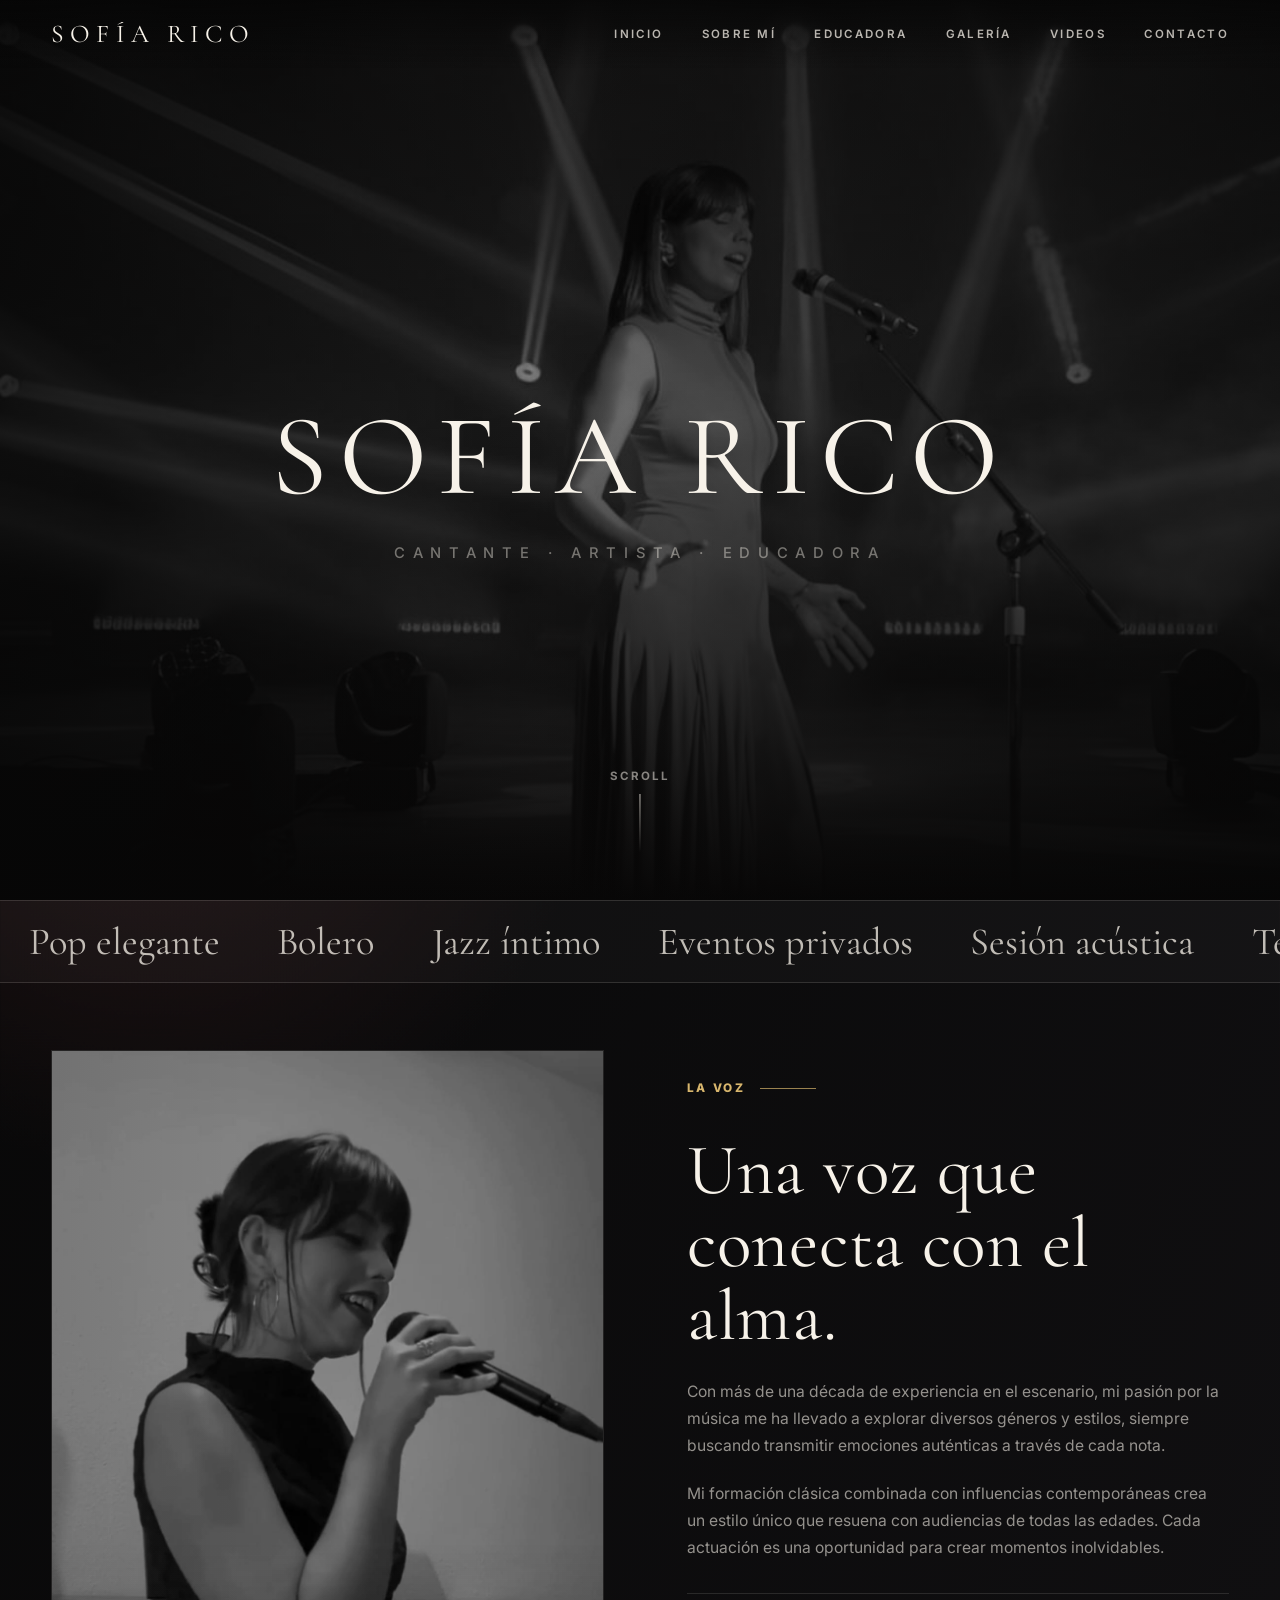
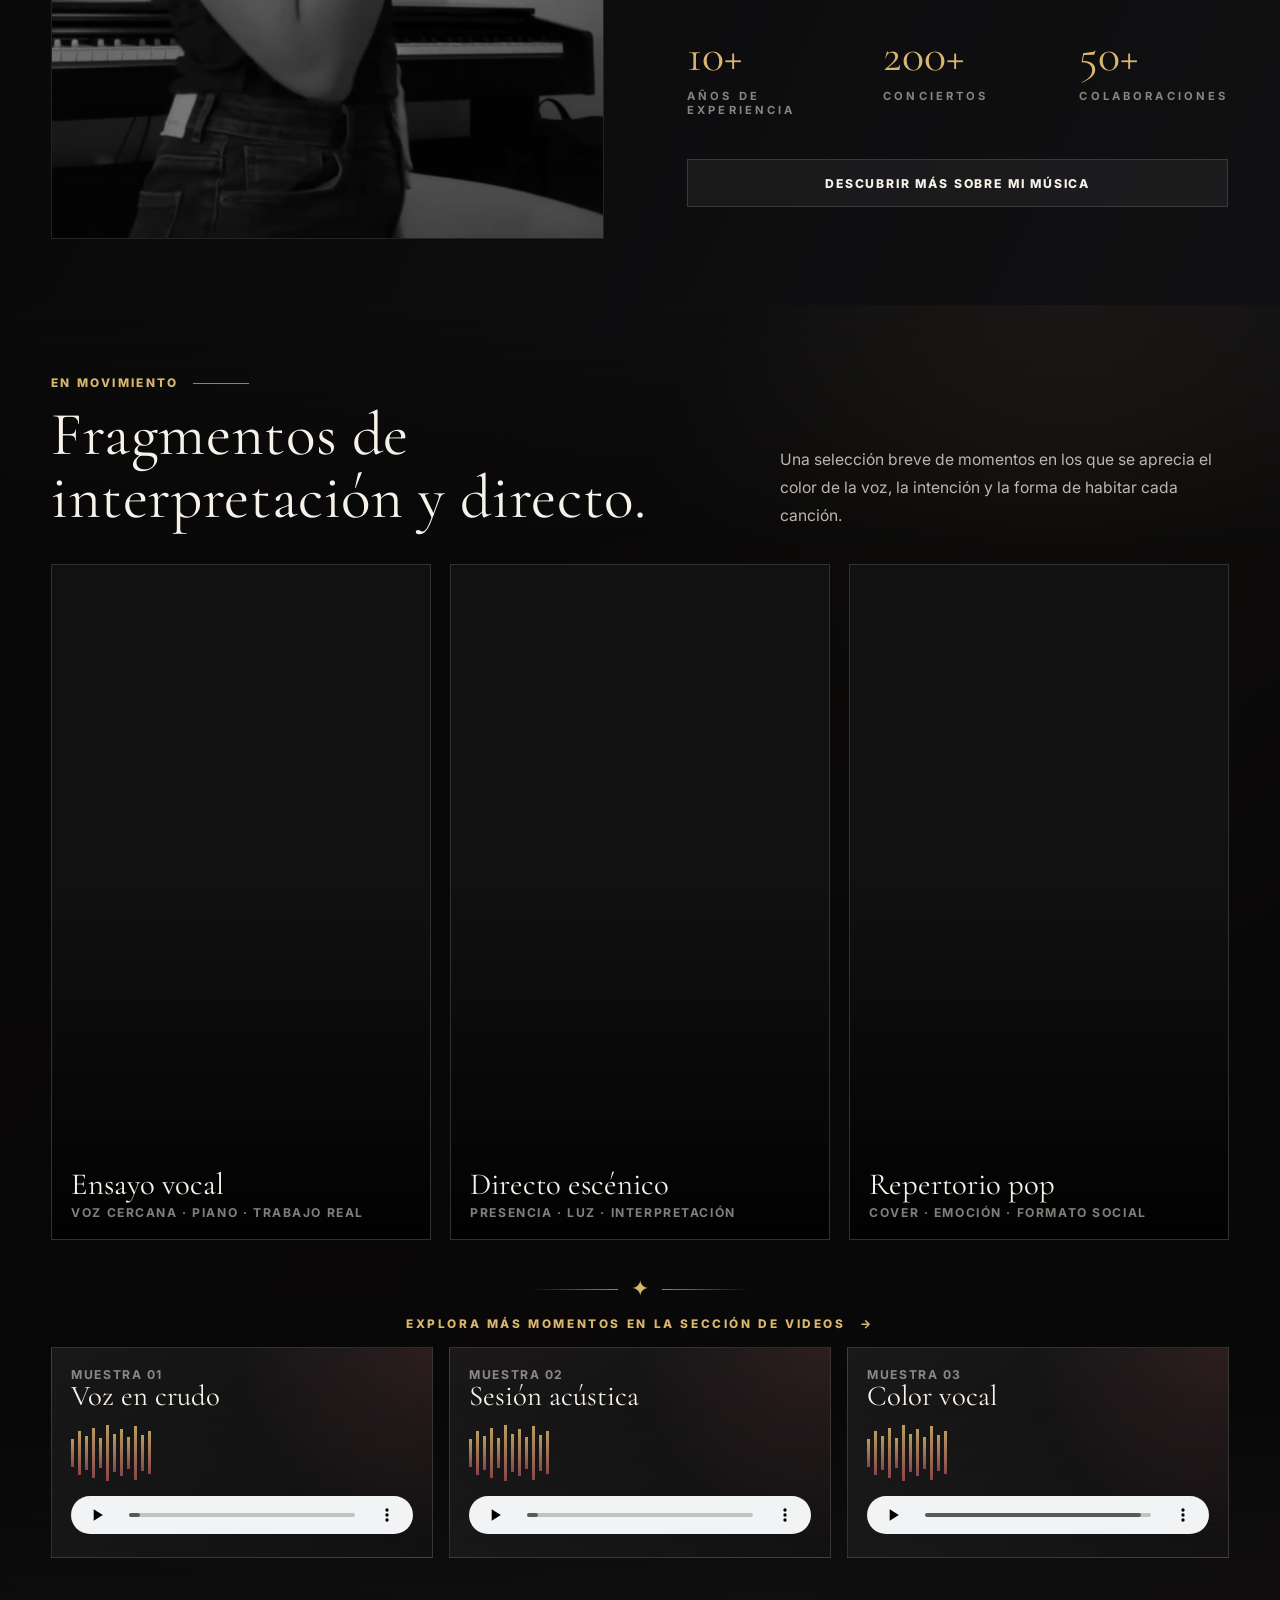
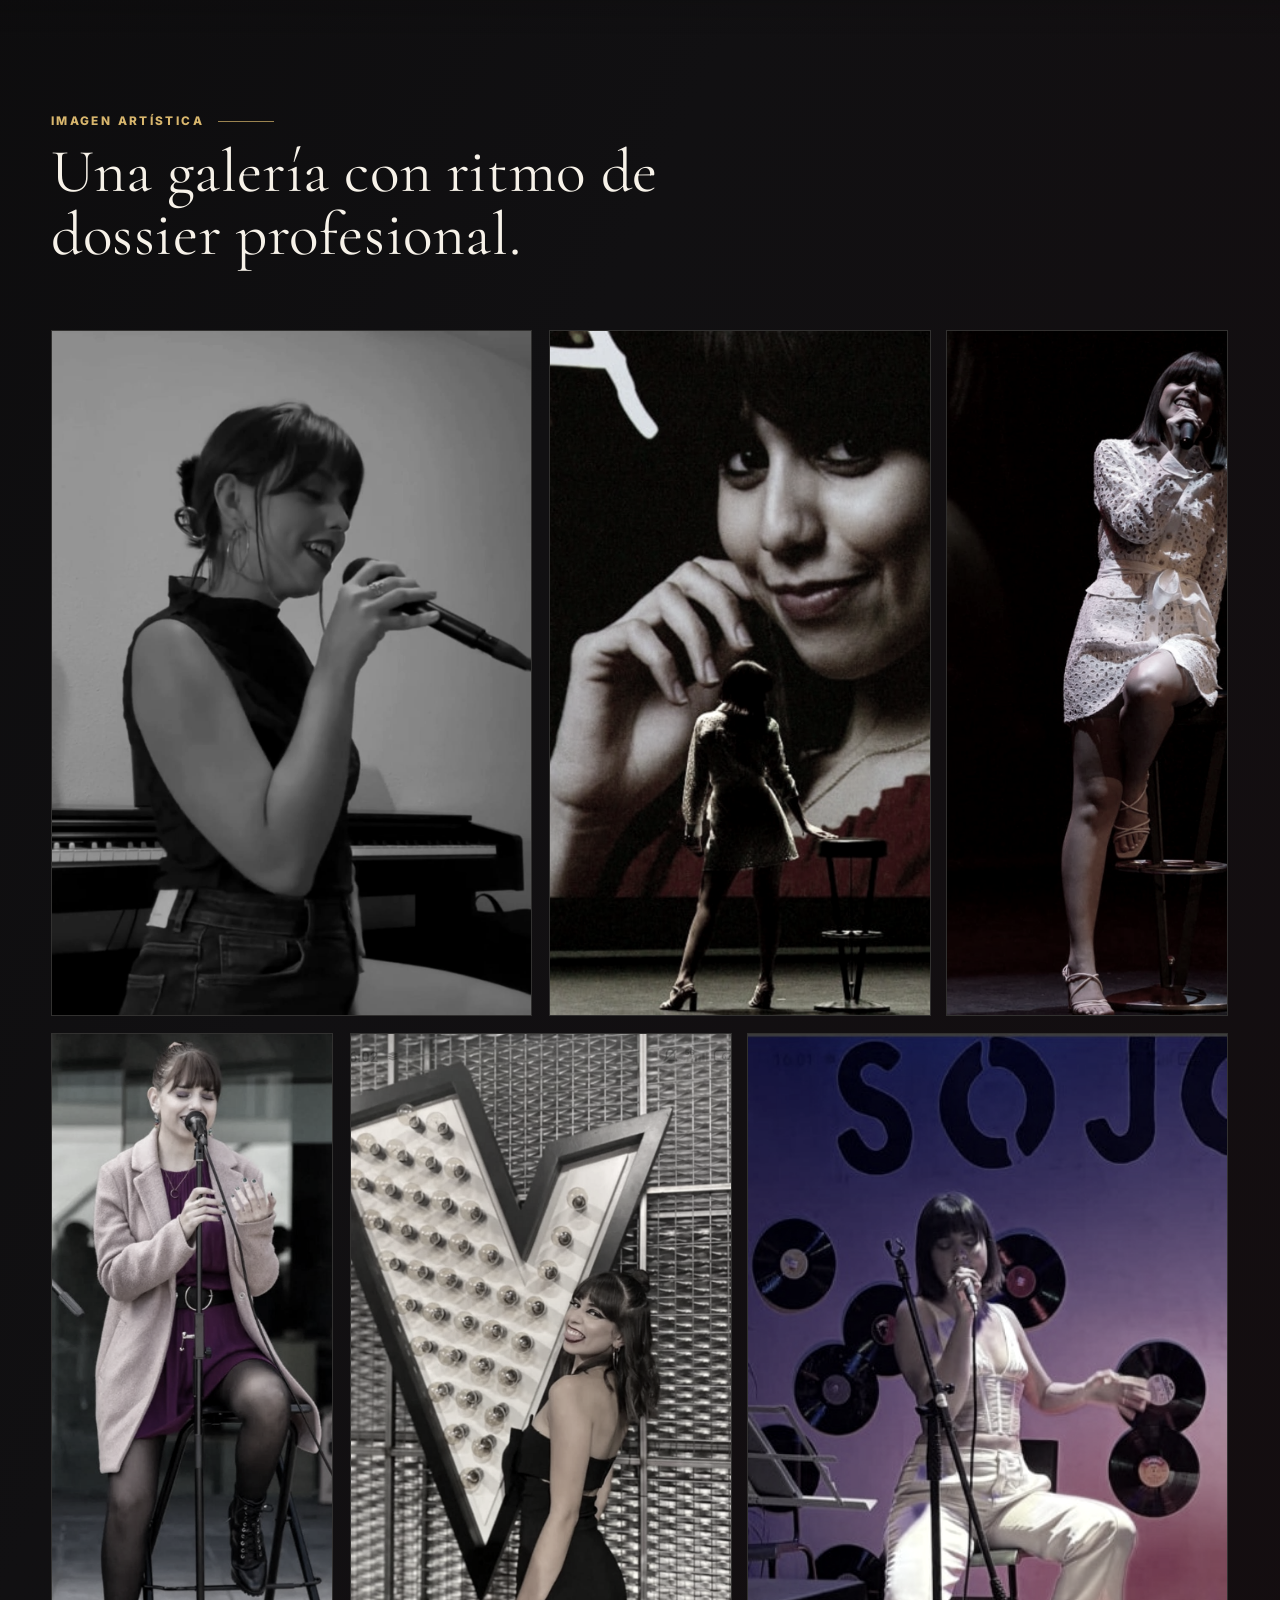
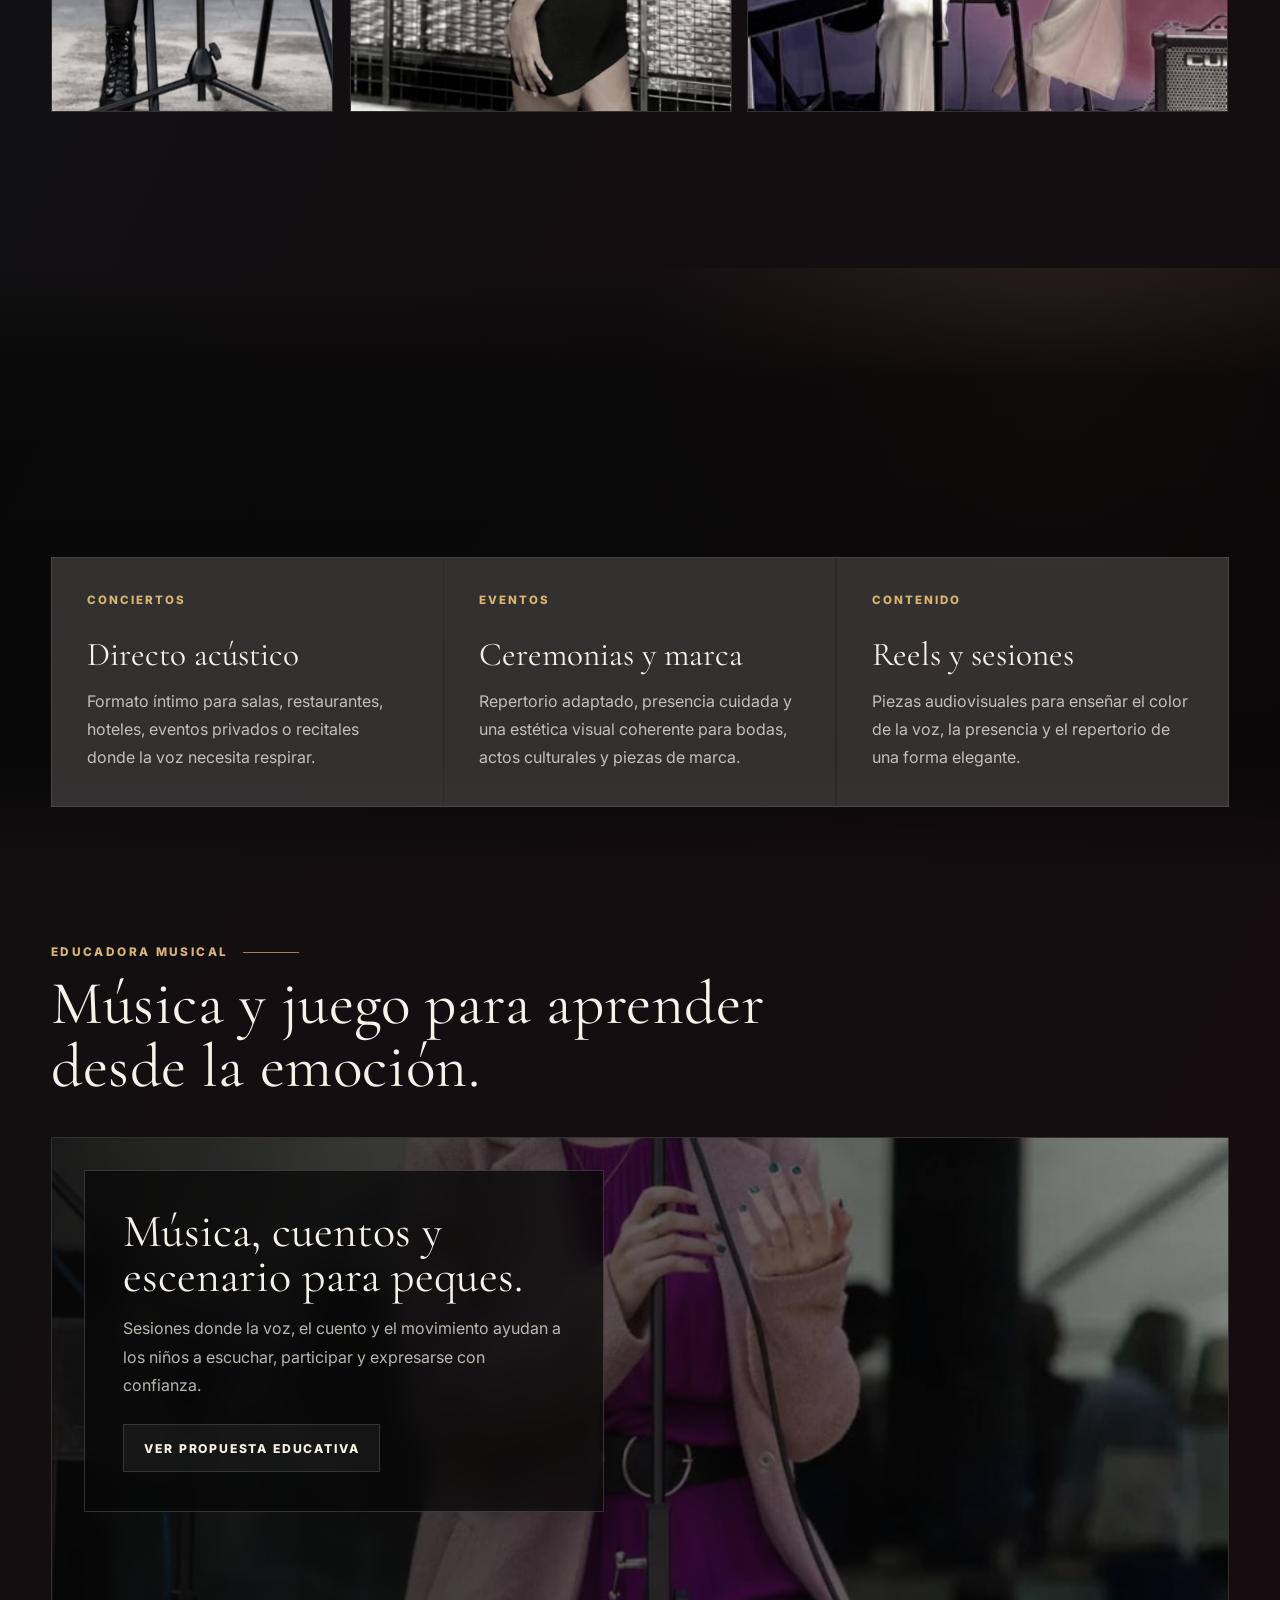
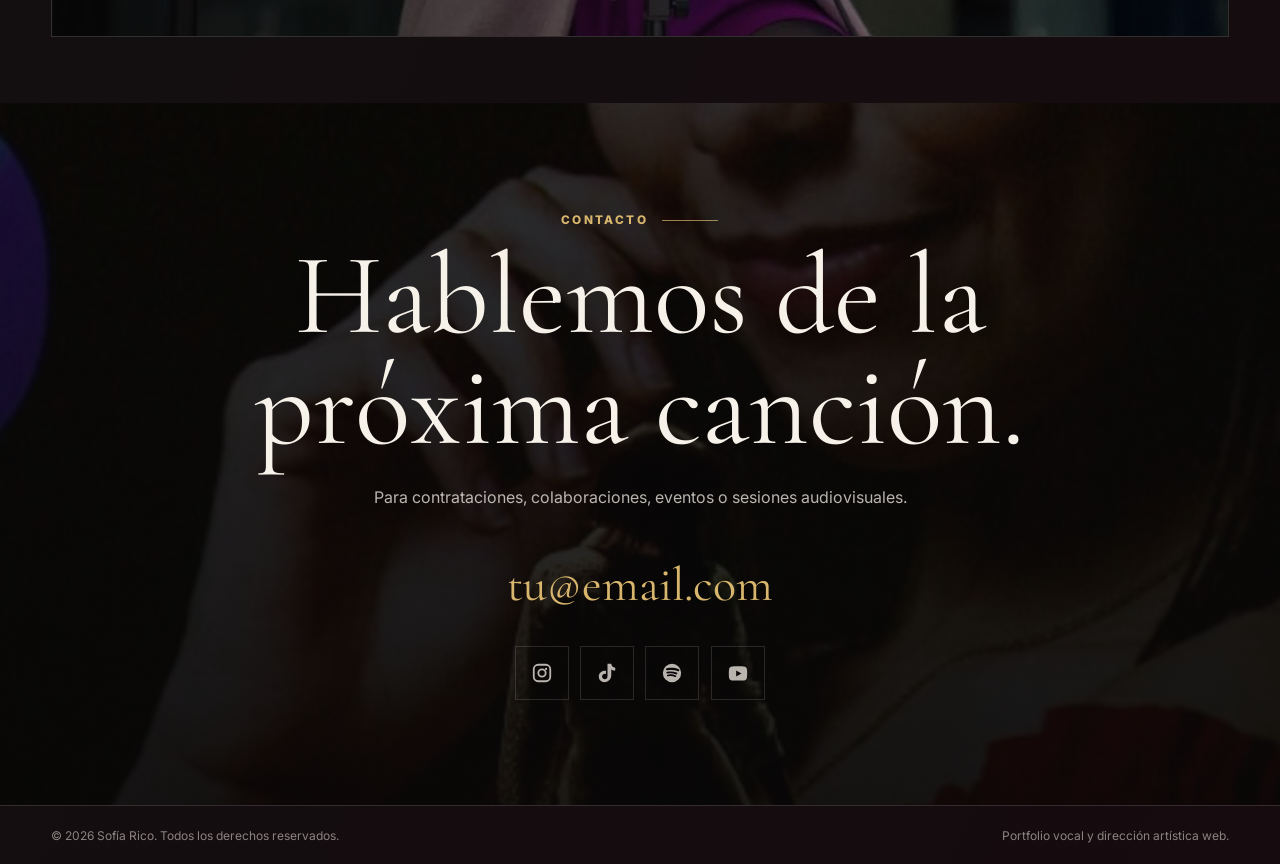
==== commit 74b25a3d: "Añadir CMS editable con Netlify" ====
--- a/index.html
+++ b/index.html
@@ -6,10 +6,11 @@
     <title>Sofía Rico | Cantante y artista vocal</title>
     <meta name="description" content="Portfolio profesional de Sofía Rico, cantante, artista vocal y educadora musical.">
     <link rel="preconnect" href="https://fonts.googleapis.com">
-    <link rel="preconnect" href="https://fonts.gstatic.com" crossorigin>
-    <link href="https://fonts.googleapis.com/css2?family=Cormorant+Garamond:wght@300;400;500;600&family=Inter:wght@300;400;500;600;700&display=swap" rel="stylesheet">
-    <link rel="stylesheet" href="assets/css/index.css">
-</head>
+    <link rel="preconnect" href="https://fonts.gstatic.com" crossorigin>
+    <link href="https://fonts.googleapis.com/css2?family=Cormorant+Garamond:wght@300;400;500;600&family=Inter:wght@300;400;500;600;700&display=swap" rel="stylesheet">
+    <link rel="stylesheet" href="assets/css/index.css">
+    <script src="https://identity.netlify.com/v1/netlify-identity-widget.js"></script>
+</head>
 <body>
     <nav class="site-nav" aria-label="Navegación principal">
         <a class="brand" href="#inicio">Sofía Rico</a>
@@ -229,6 +230,7 @@
         <span>© 2026 Sofía Rico. Todos los derechos reservados.</span>
         <span>Portfolio vocal y dirección artística web.</span>
     </footer>
-    <script src="assets/js/index.js" defer></script>
-</body>
-</html>
+    <script src="assets/js/cms-content.js" defer></script>
+    <script src="assets/js/index.js" defer></script>
+</body>
+</html>
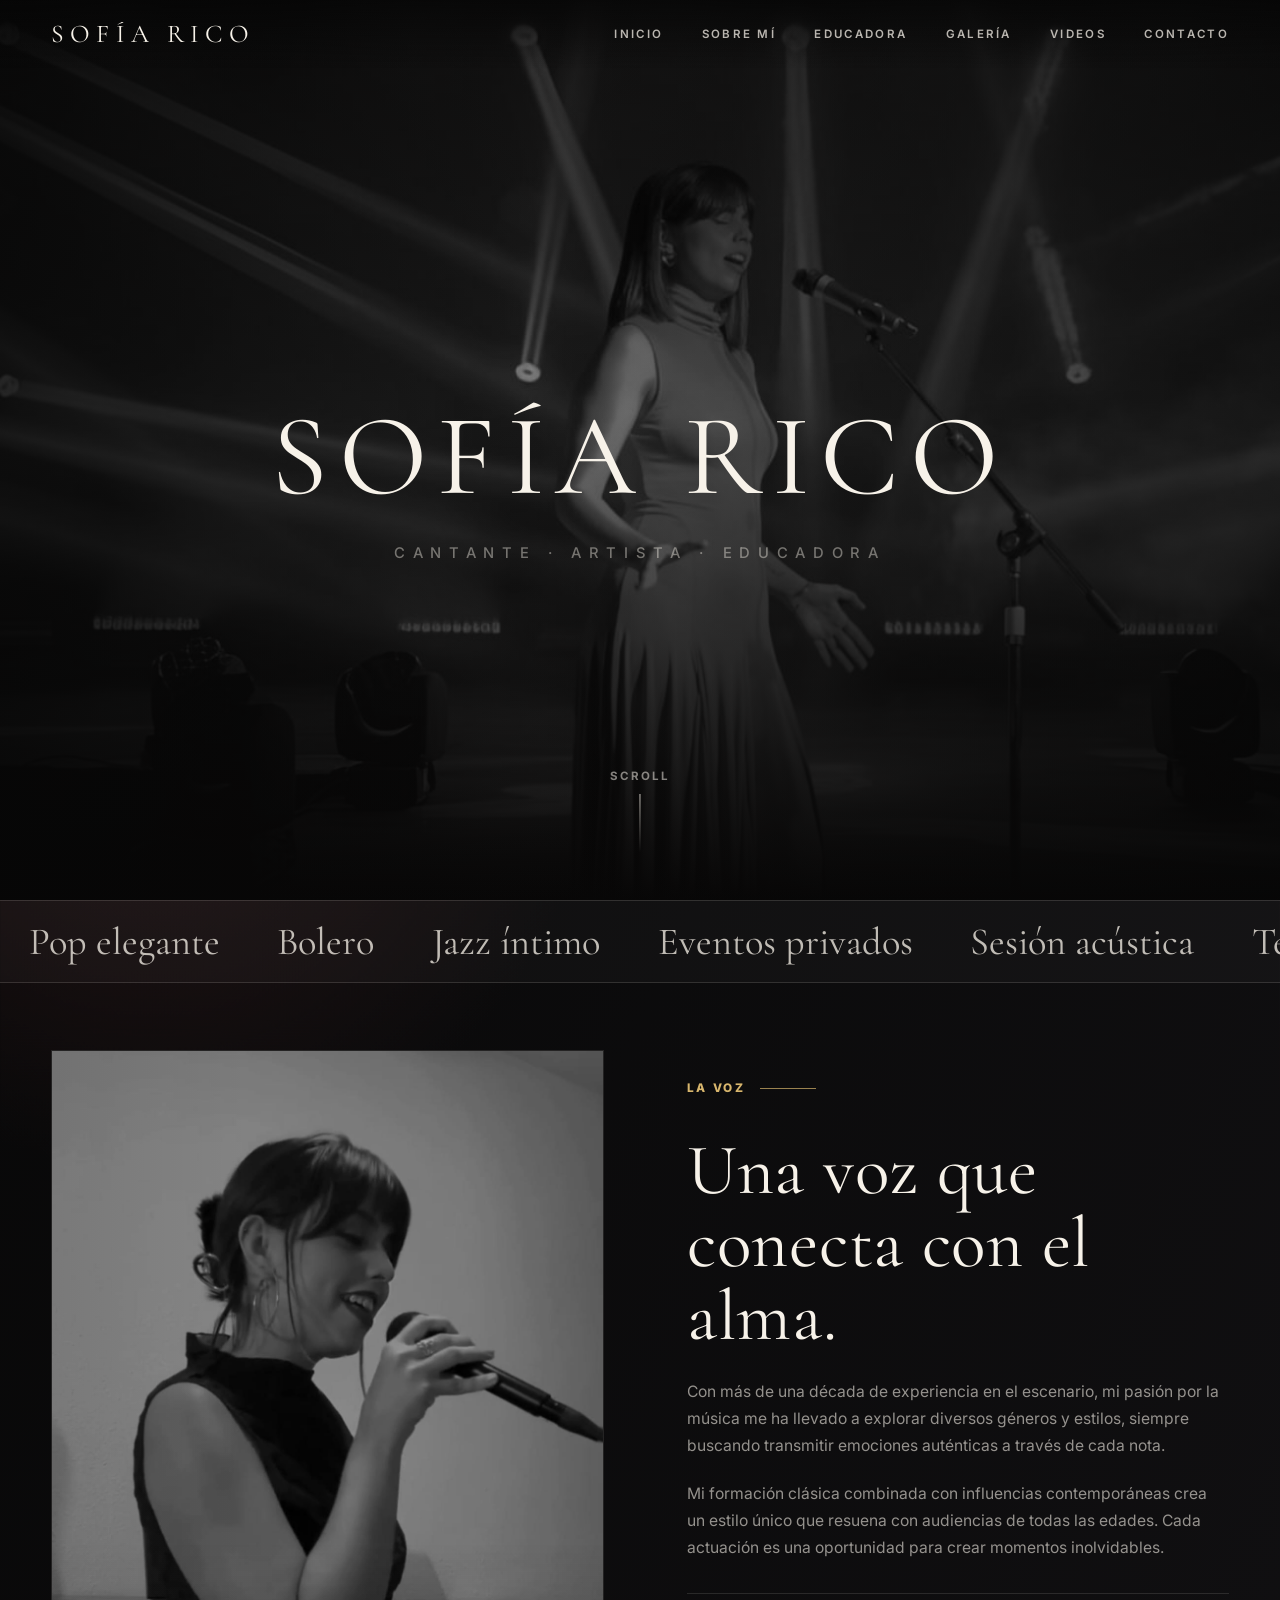
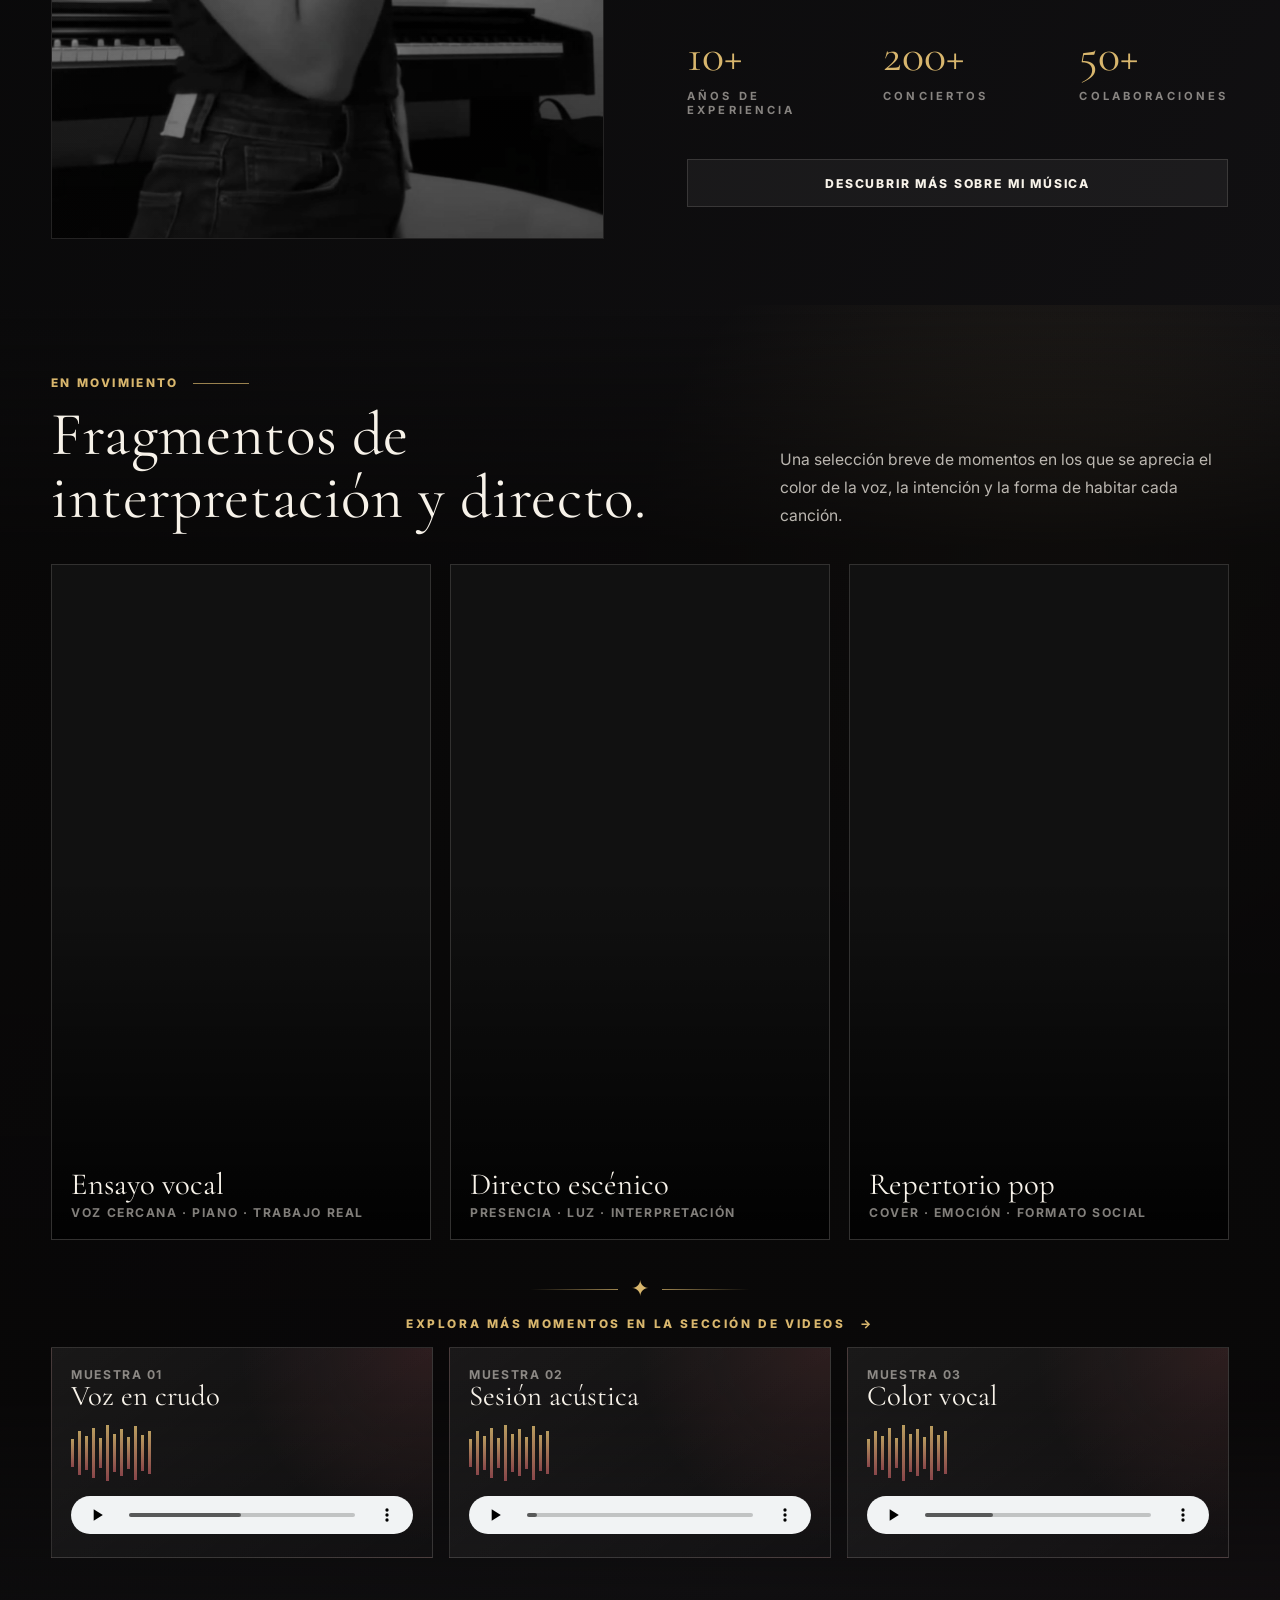
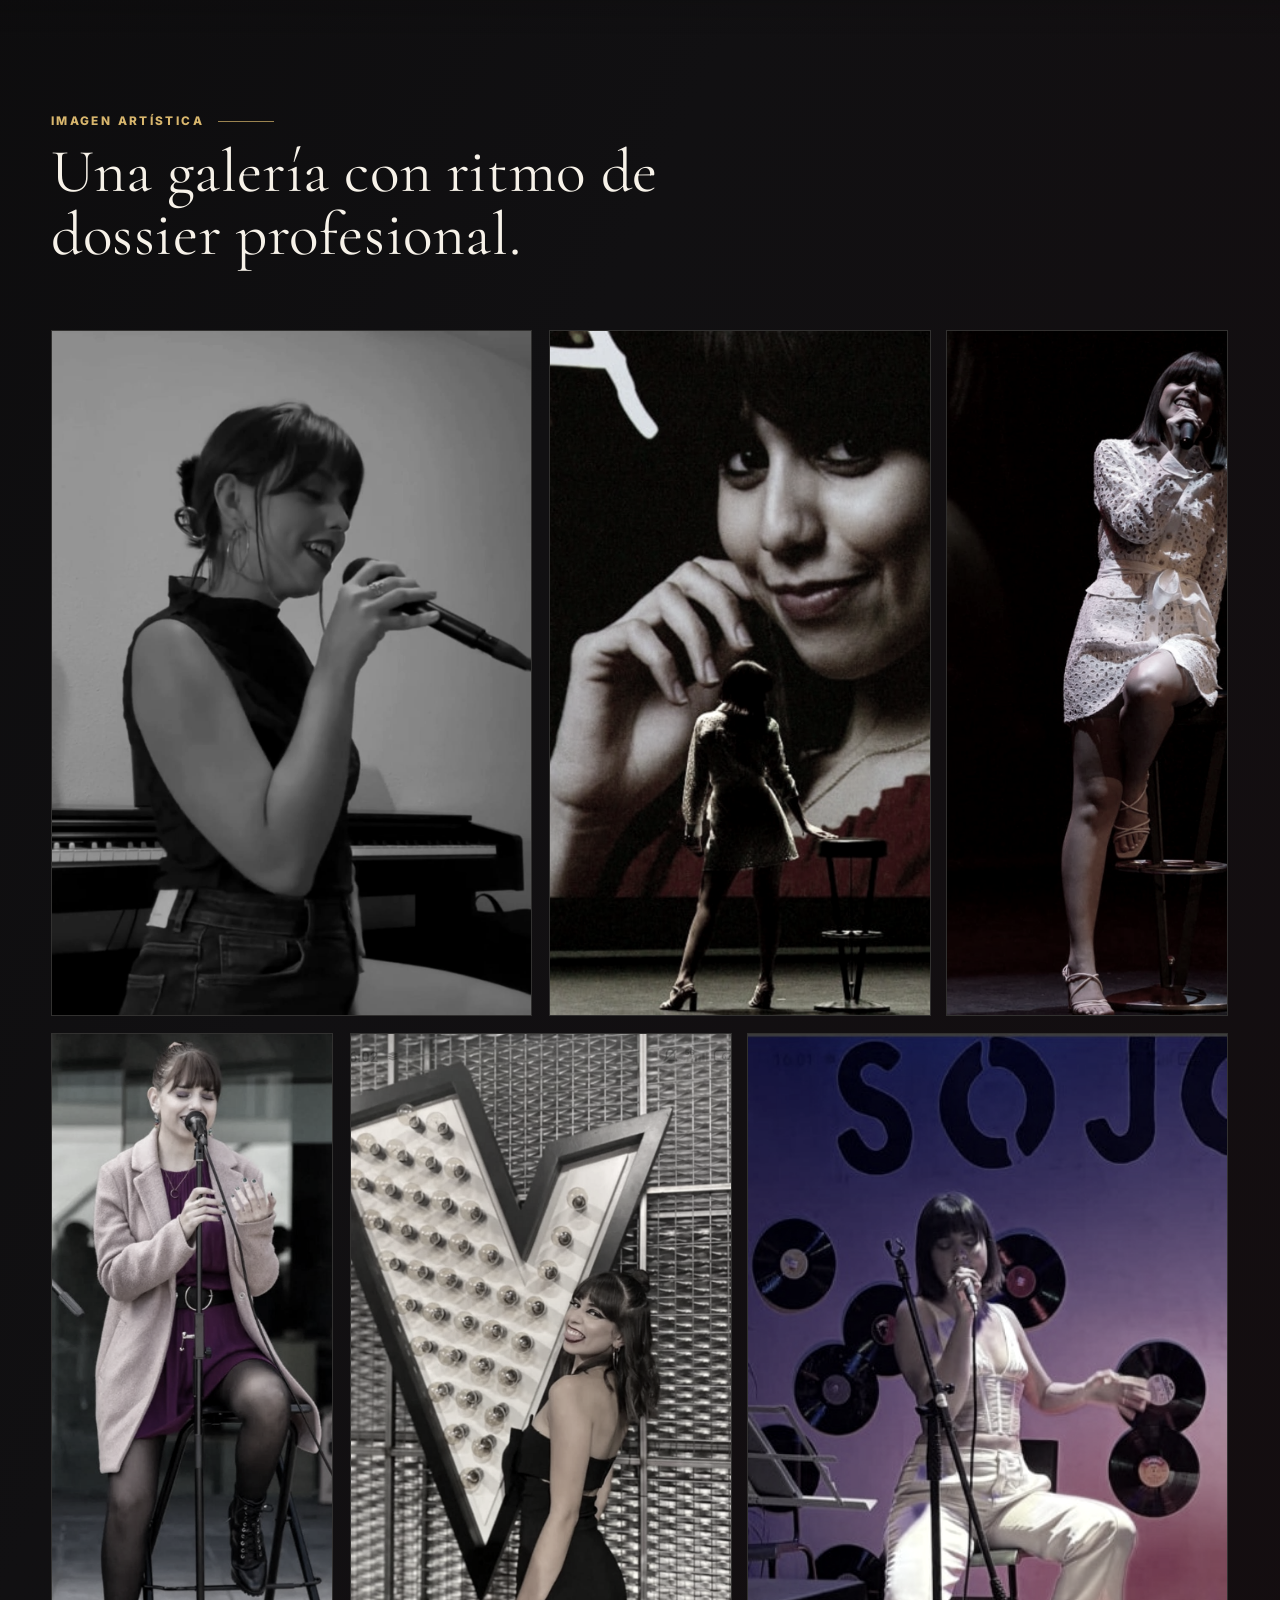
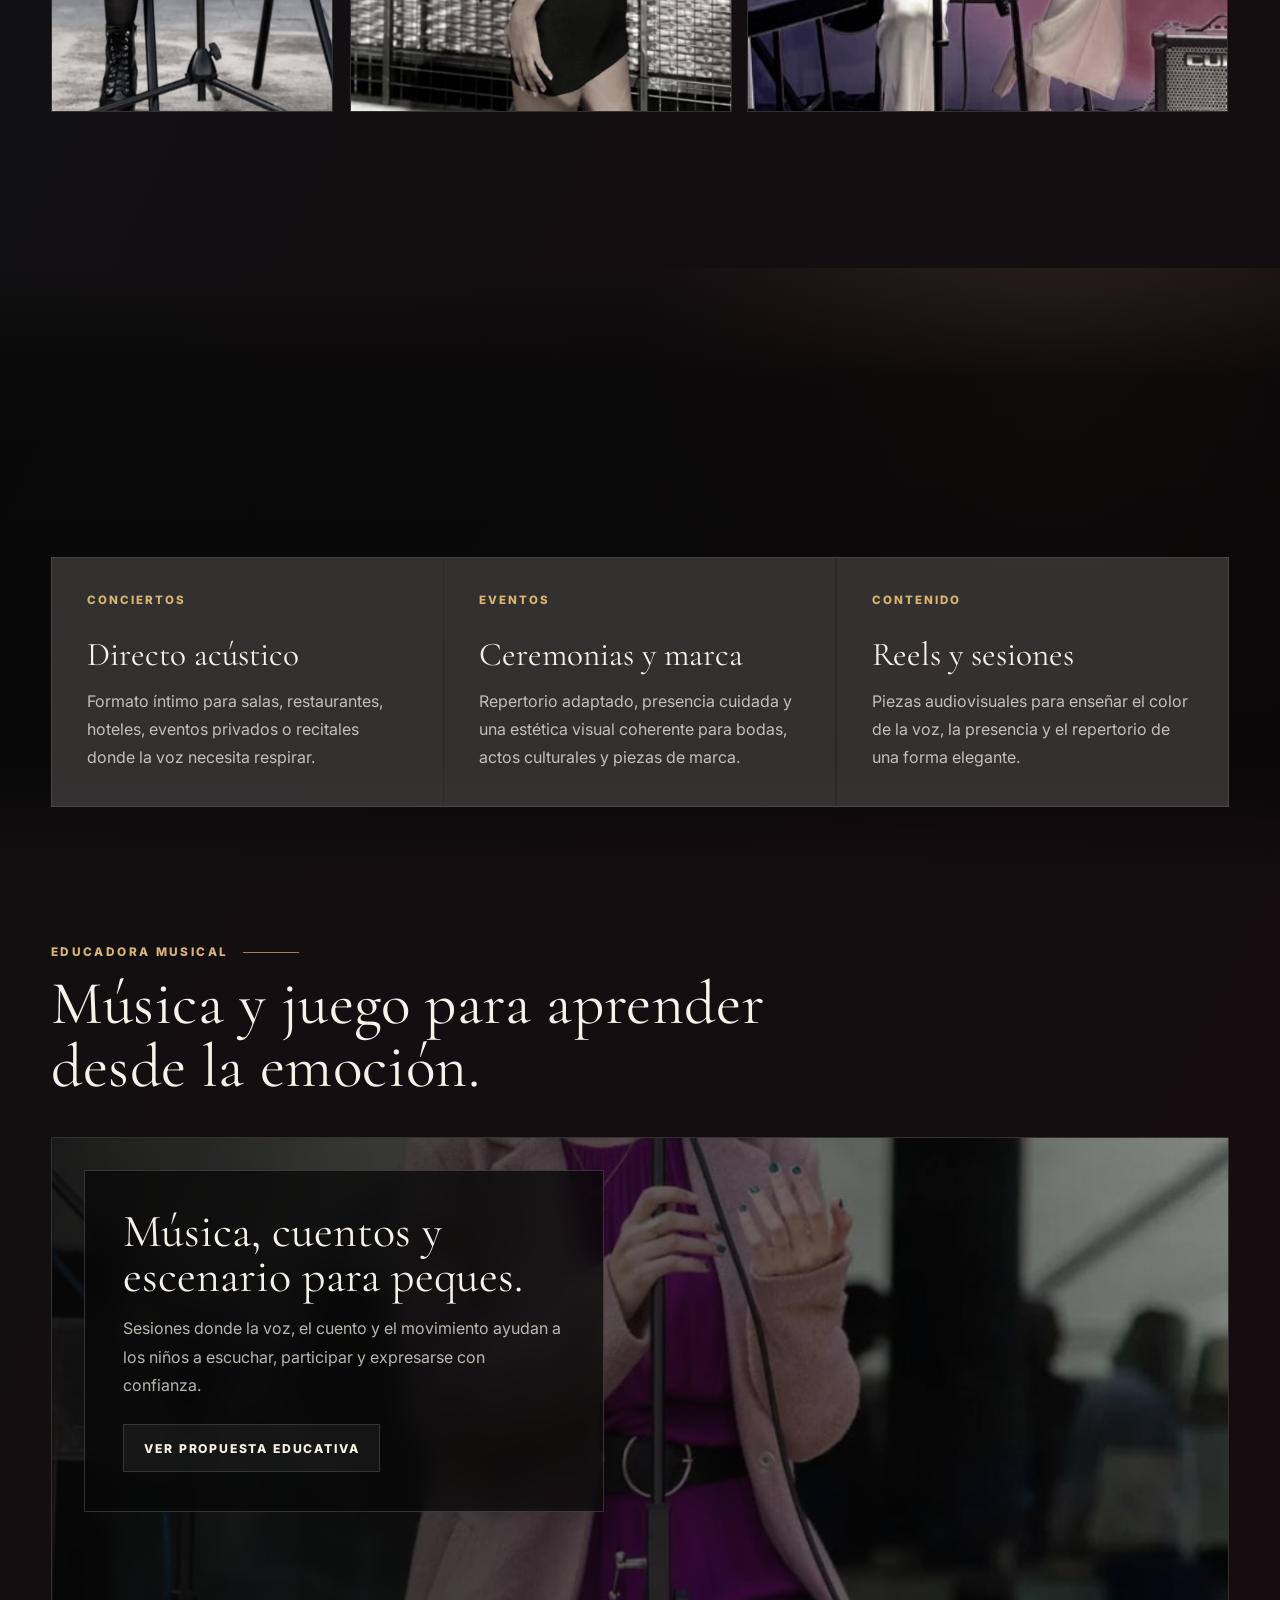
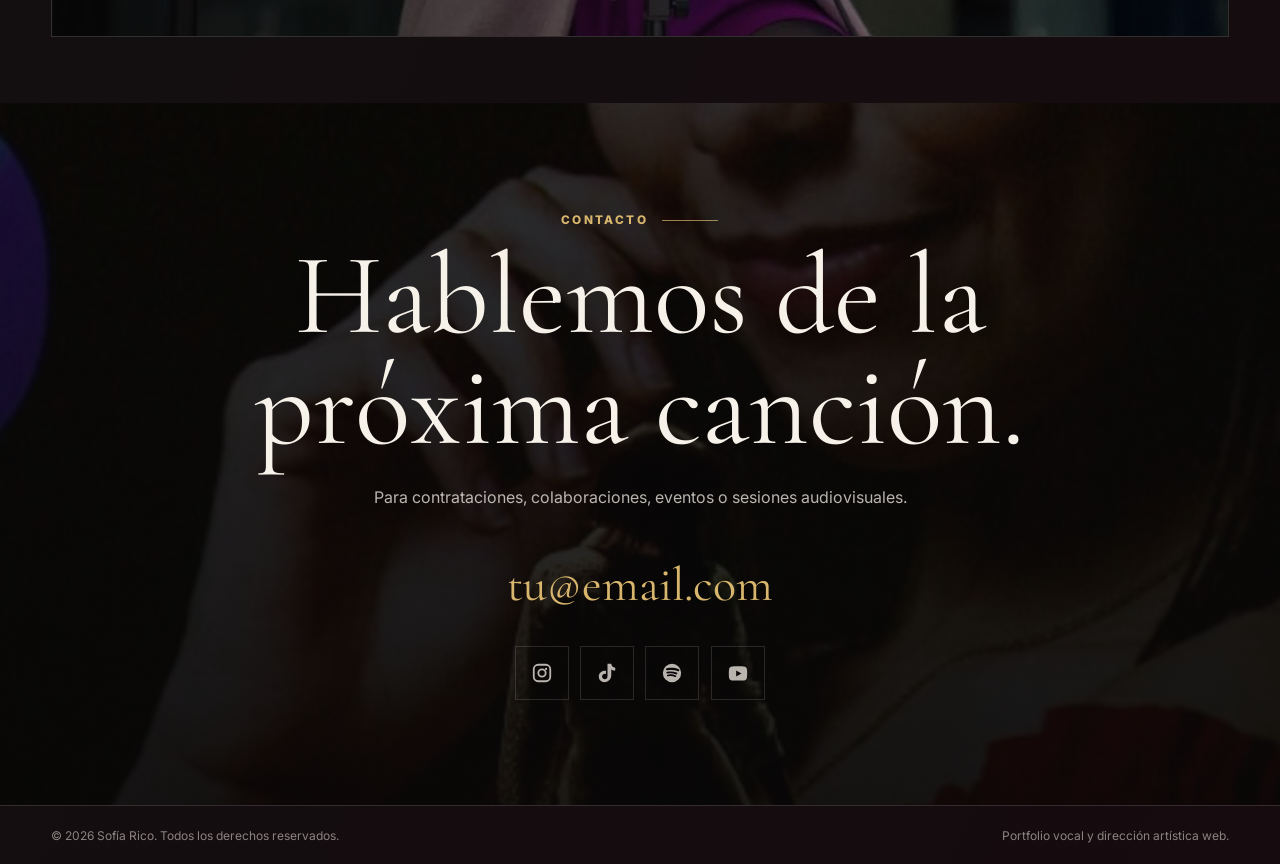
==== commit 939f9b8f: "Arreglar redireccion de Netlify Identity" ====
--- a/index.html
+++ b/index.html
@@ -10,6 +10,7 @@
     <link href="https://fonts.googleapis.com/css2?family=Cormorant+Garamond:wght@300;400;500;600&family=Inter:wght@300;400;500;600;700&display=swap" rel="stylesheet">
     <link rel="stylesheet" href="assets/css/index.css">
     <script src="https://identity.netlify.com/v1/netlify-identity-widget.js"></script>
+    <script src="/assets/js/netlify-identity-redirect.js"></script>
 </head>
 <body>
     <nav class="site-nav" aria-label="Navegación principal">
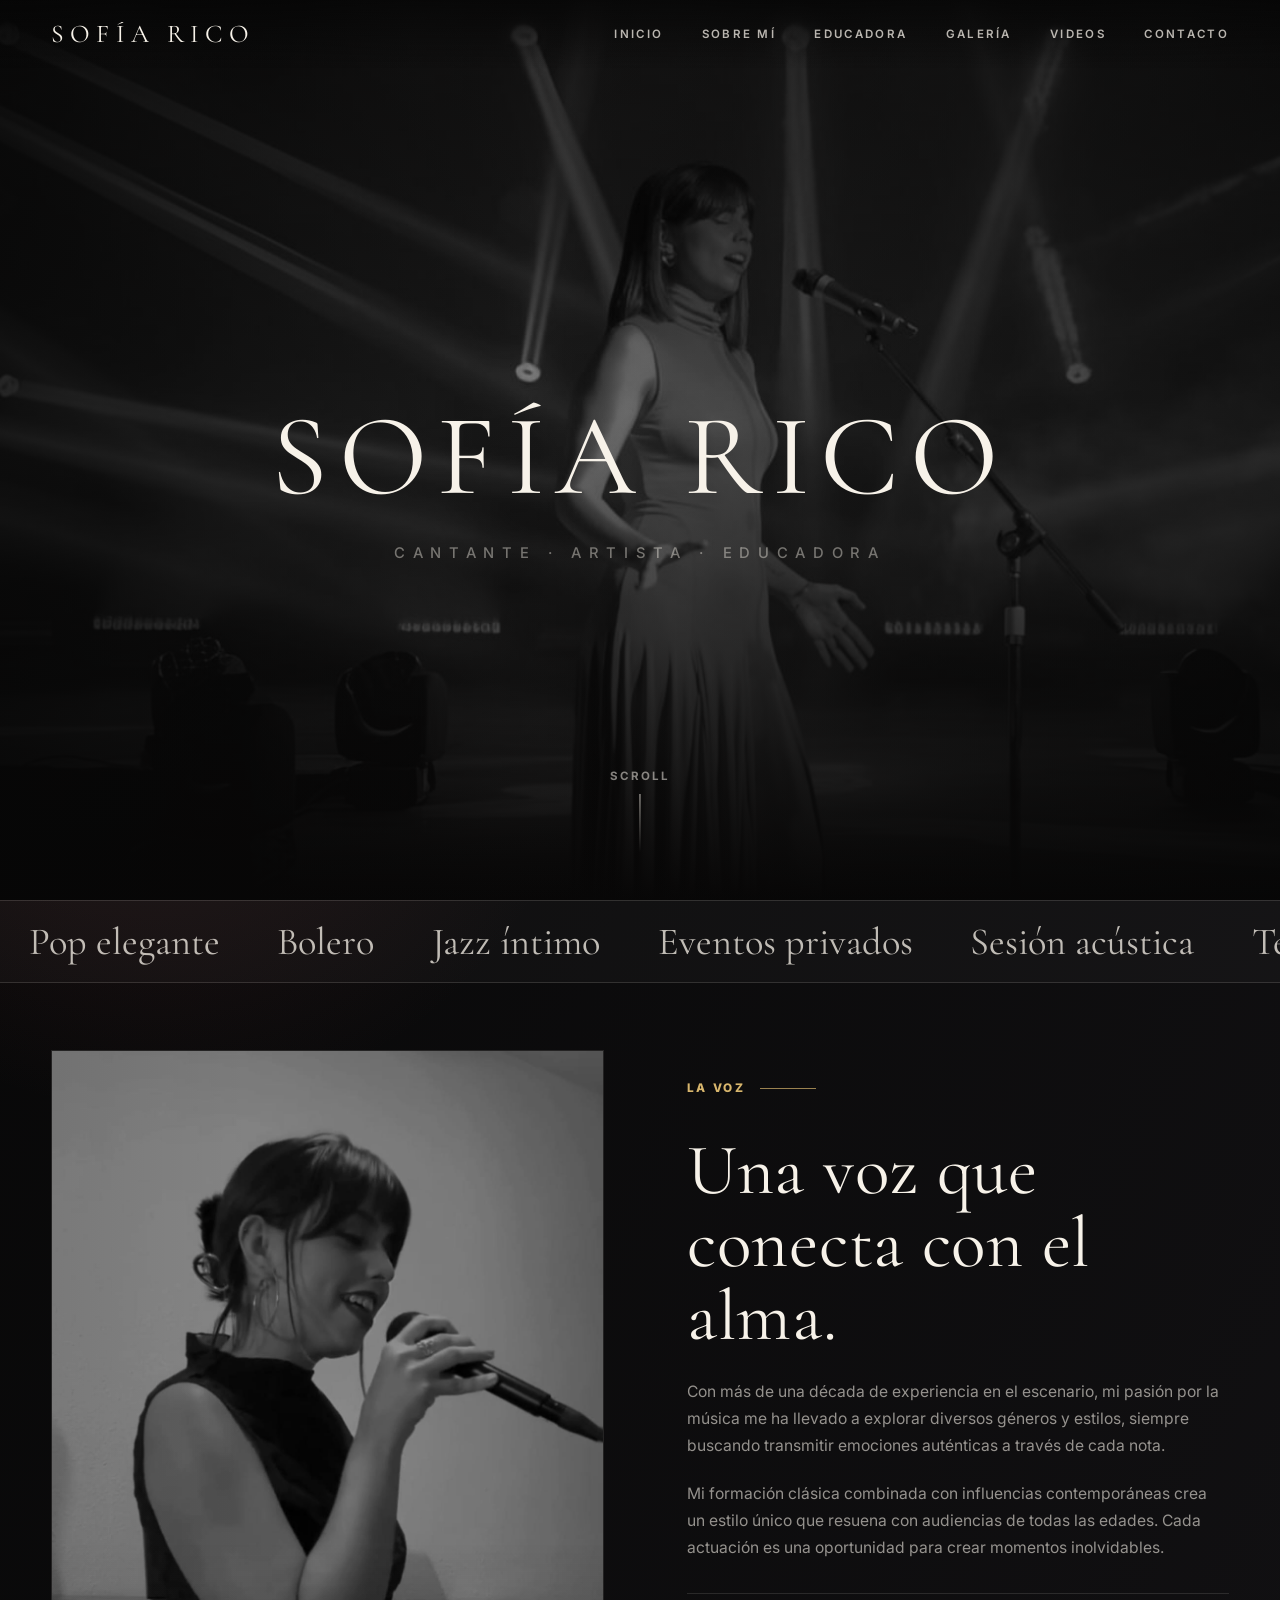
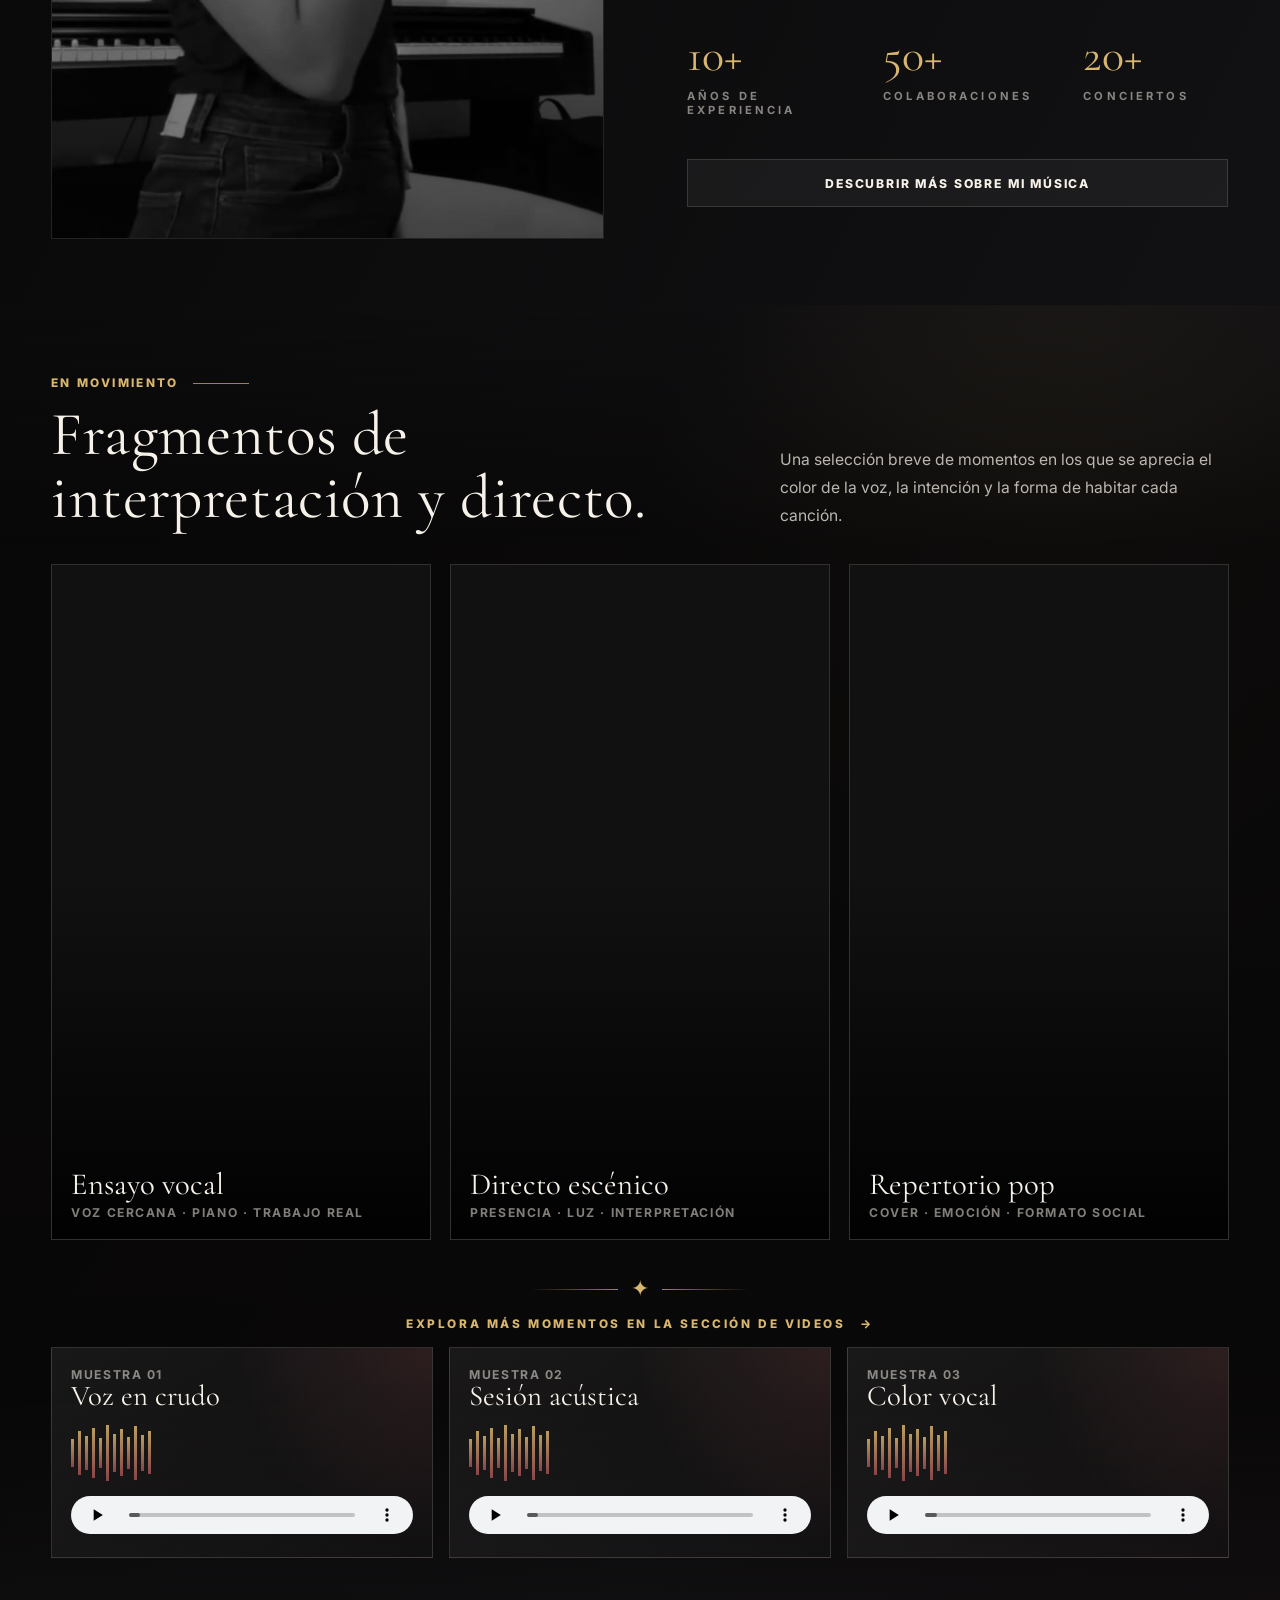
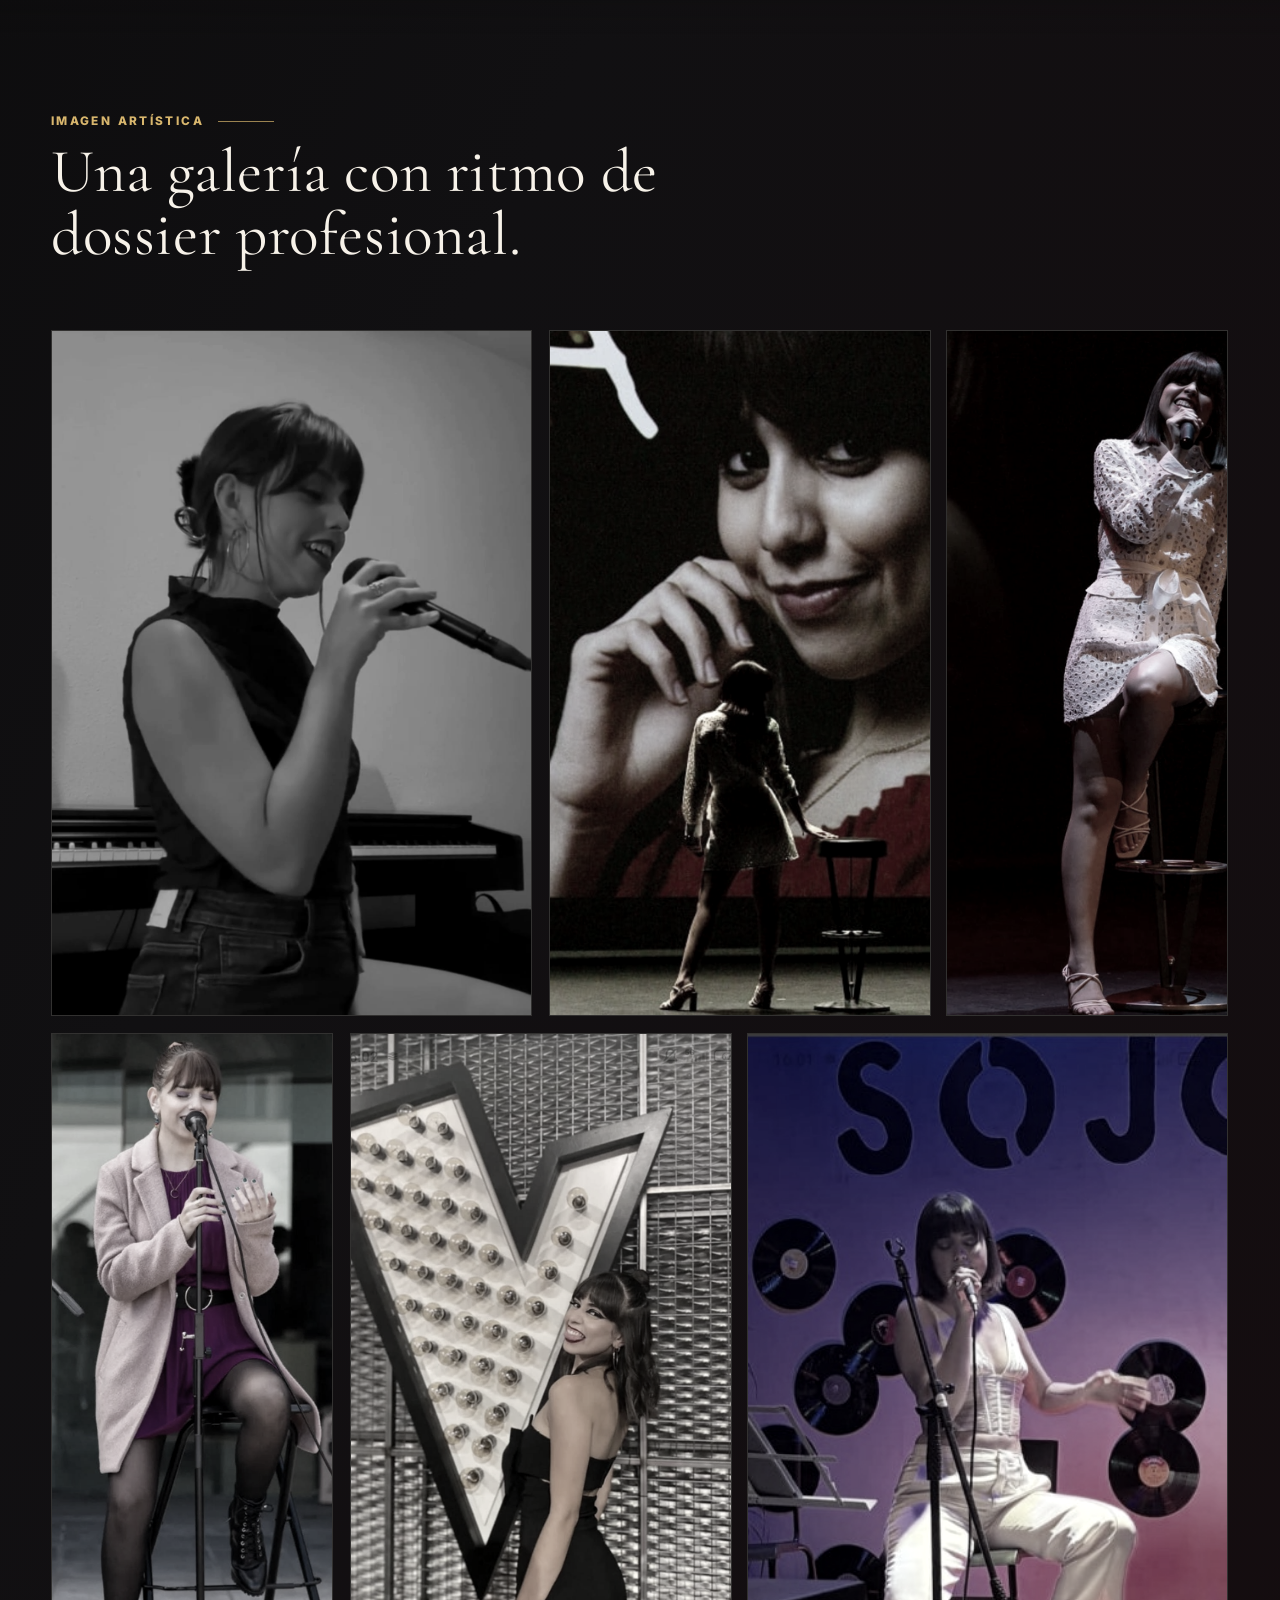
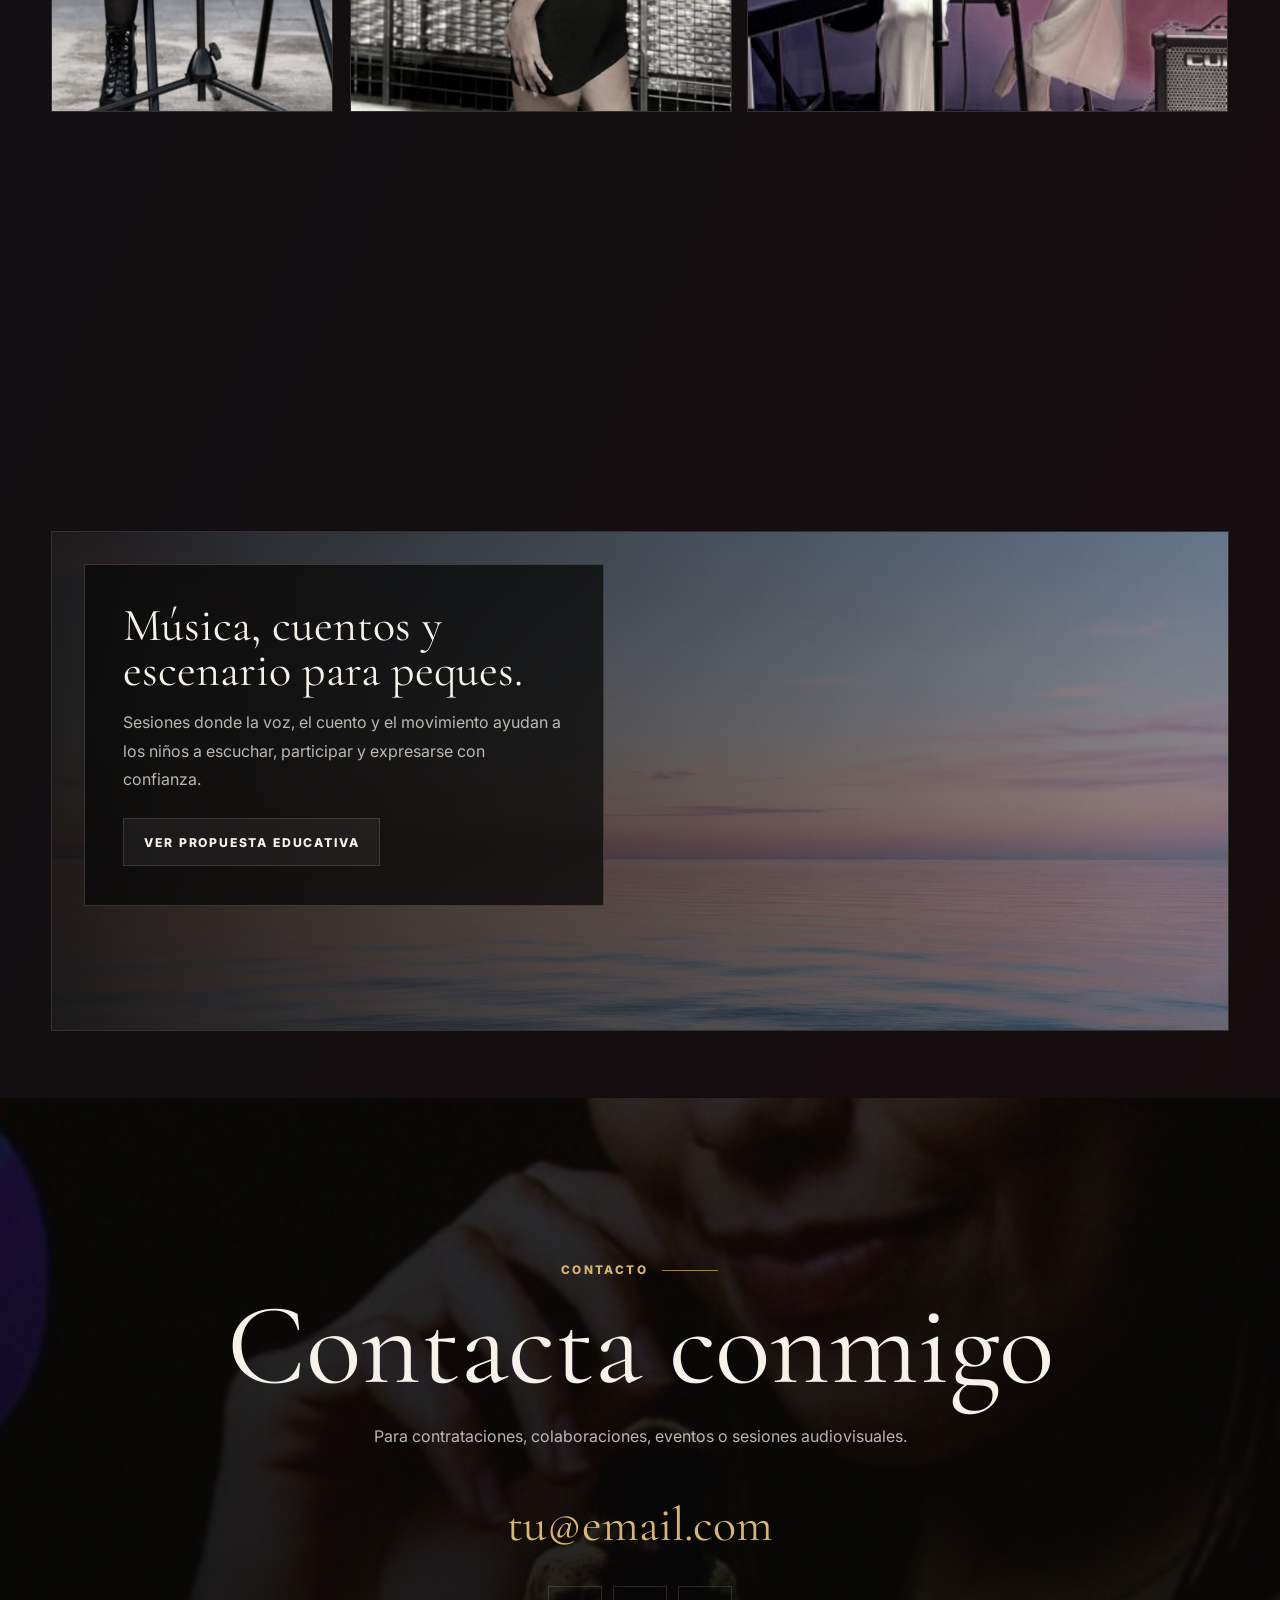
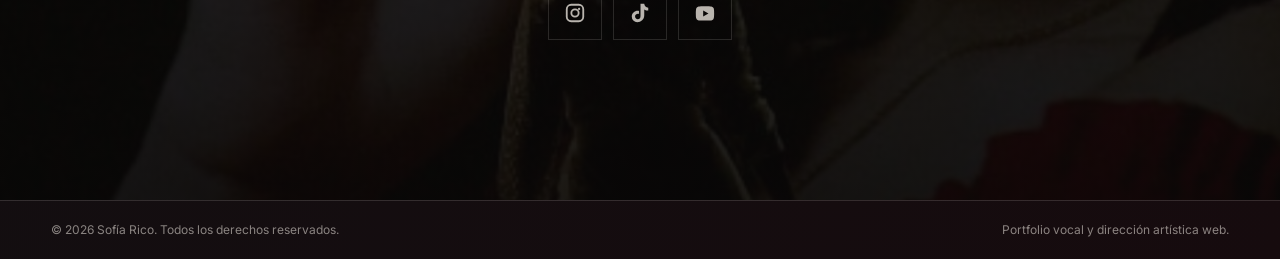
==== commit 85a11805: "Añadir experiencias y creaciones editables" ====
--- a/index.html
+++ b/index.html
@@ -162,30 +162,6 @@
             </div>
         </section>
 
-        <section class="section dark-band">
-            <div class="section-inner">
-                <span class="section-kicker reveal">Formatos</span>
-                <h2 class="section-heading reveal">Música en directo para eventos, salas y celebraciones.</h2>
-                <div class="services-grid">
-                    <article class="service reveal">
-                        <span>Conciertos</span>
-                        <h3>Directo acústico</h3>
-                        <p>Formato íntimo para salas, restaurantes, hoteles, eventos privados o recitales donde la voz necesita respirar.</p>
-                    </article>
-                    <article class="service reveal">
-                        <span>Eventos</span>
-                        <h3>Ceremonias y marca</h3>
-                        <p>Repertorio adaptado, presencia cuidada y una estética visual coherente para bodas, actos culturales y piezas de marca.</p>
-                    </article>
-                    <article class="service reveal">
-                        <span>Contenido</span>
-                        <h3>Reels y sesiones</h3>
-                        <p>Bloque listo para clips verticales propios: blanco y negro, primeros planos, backstage y canciones completas alojadas en la web.</p>
-                    </article>
-                </div>
-            </div>
-        </section>
-
         <section class="section" id="educadora">
             <div class="section-inner">
                 <span class="section-kicker reveal">Educadora musical</span>
@@ -216,9 +192,6 @@
                     <a href="#" aria-label="TikTok">
                         <svg viewBox="0 0 24 24" aria-hidden="true"><path d="M16.6 2c.35 2.6 1.82 4.15 4.4 4.32v3.05a7.65 7.65 0 0 1-4.36-1.28v6.35c0 4.7-3.6 7.56-7.64 7.56A6.03 6.03 0 0 1 3 15.92c0-4.12 3.86-7.1 7.96-6.2v3.3c-1.9-.6-4.33.45-4.33 2.93 0 1.62 1.23 2.82 2.9 2.82 1.8 0 3.02-1.09 3.02-3.46V2h4.05Z"/></svg>
                     </a>
-                    <a href="#" aria-label="Spotify">
-                        <svg viewBox="0 0 24 24" aria-hidden="true"><path d="M12 2a10 10 0 1 1 0 20 10 10 0 0 1 0-20Zm4.48 14.1c.35-.57.17-1.02-.42-1.36-2.32-1.34-5.25-1.64-8.71-.9-.68.15-.97.5-.86 1.06.12.55.55.75 1.28.6 2.98-.62 5.45-.38 7.4.75.58.33 1.02.28 1.31-.15Zm1.16-3.02c.4-.66.18-1.18-.64-1.56-2.68-1.23-6.08-1.55-10.2-.95-.73.1-1.04.5-.94 1.17.11.62.56.88 1.34.76 3.58-.52 6.52-.25 8.82.8.75.35 1.28.27 1.62-.22Zm.33-3.27c.87.39 1.49.27 1.86-.36.39-.66.08-1.23-.93-1.7-3.34-1.53-7.49-1.87-12.44-1-.93.17-1.32.64-1.16 1.42.14.73.71 1.02 1.7.85 4.36-.77 8.02-.5 10.97.79Z"/></svg>
-                    </a>
                     <a href="#" aria-label="YouTube">
                         <svg viewBox="0 0 24 24" aria-hidden="true"><path d="M21.58 7.19a2.78 2.78 0 0 0-1.96-1.97C17.9 4.75 12 4.75 12 4.75s-5.9 0-7.62.47a2.78 2.78 0 0 0-1.96 1.97C2 8.92 2 12.52 2 12.52s0 3.6.42 5.33a2.78 2.78 0 0 0 1.96 1.97c1.72.46 7.62.46 7.62.46s5.9 0 7.62-.46a2.78 2.78 0 0 0 1.96-1.97c.42-1.73.42-5.33.42-5.33s0-3.6-.42-5.33ZM10 15.85V9.18l5.77 3.34L10 15.85Z"/></svg>
                     </a>
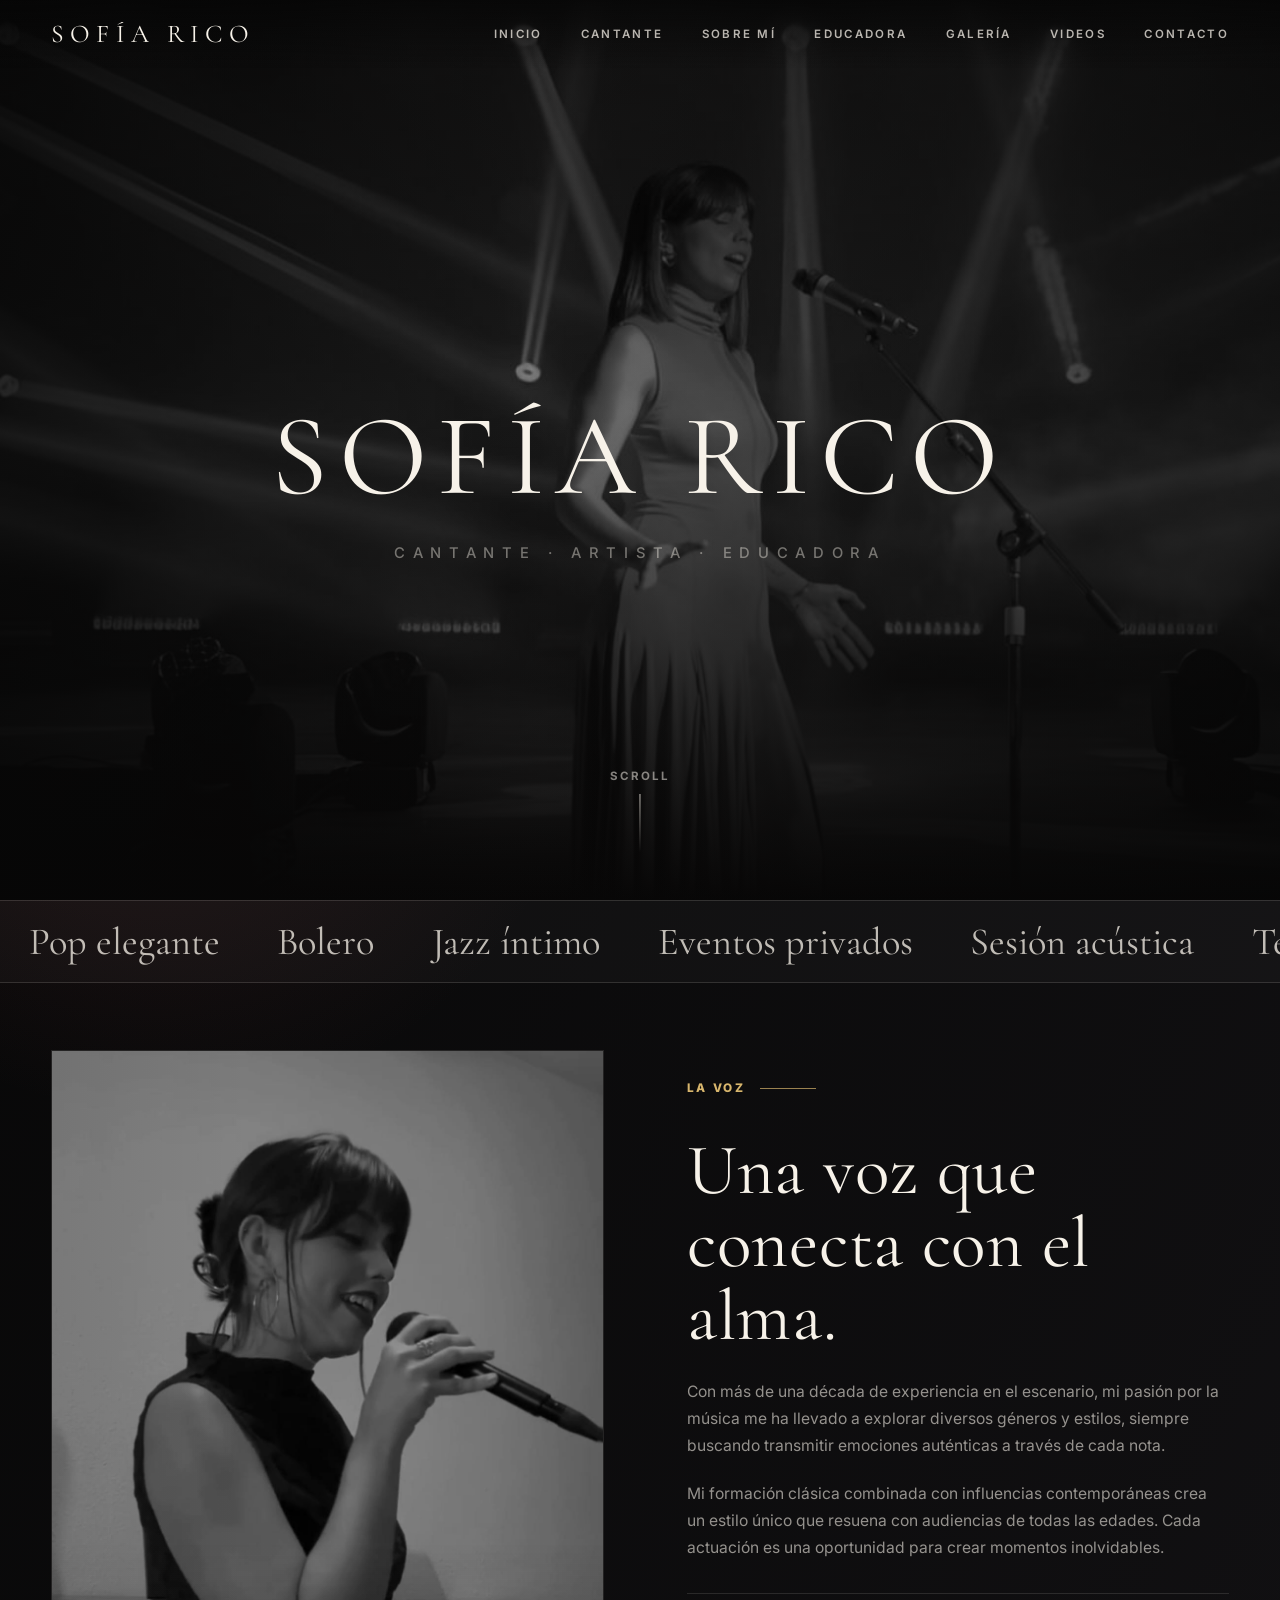
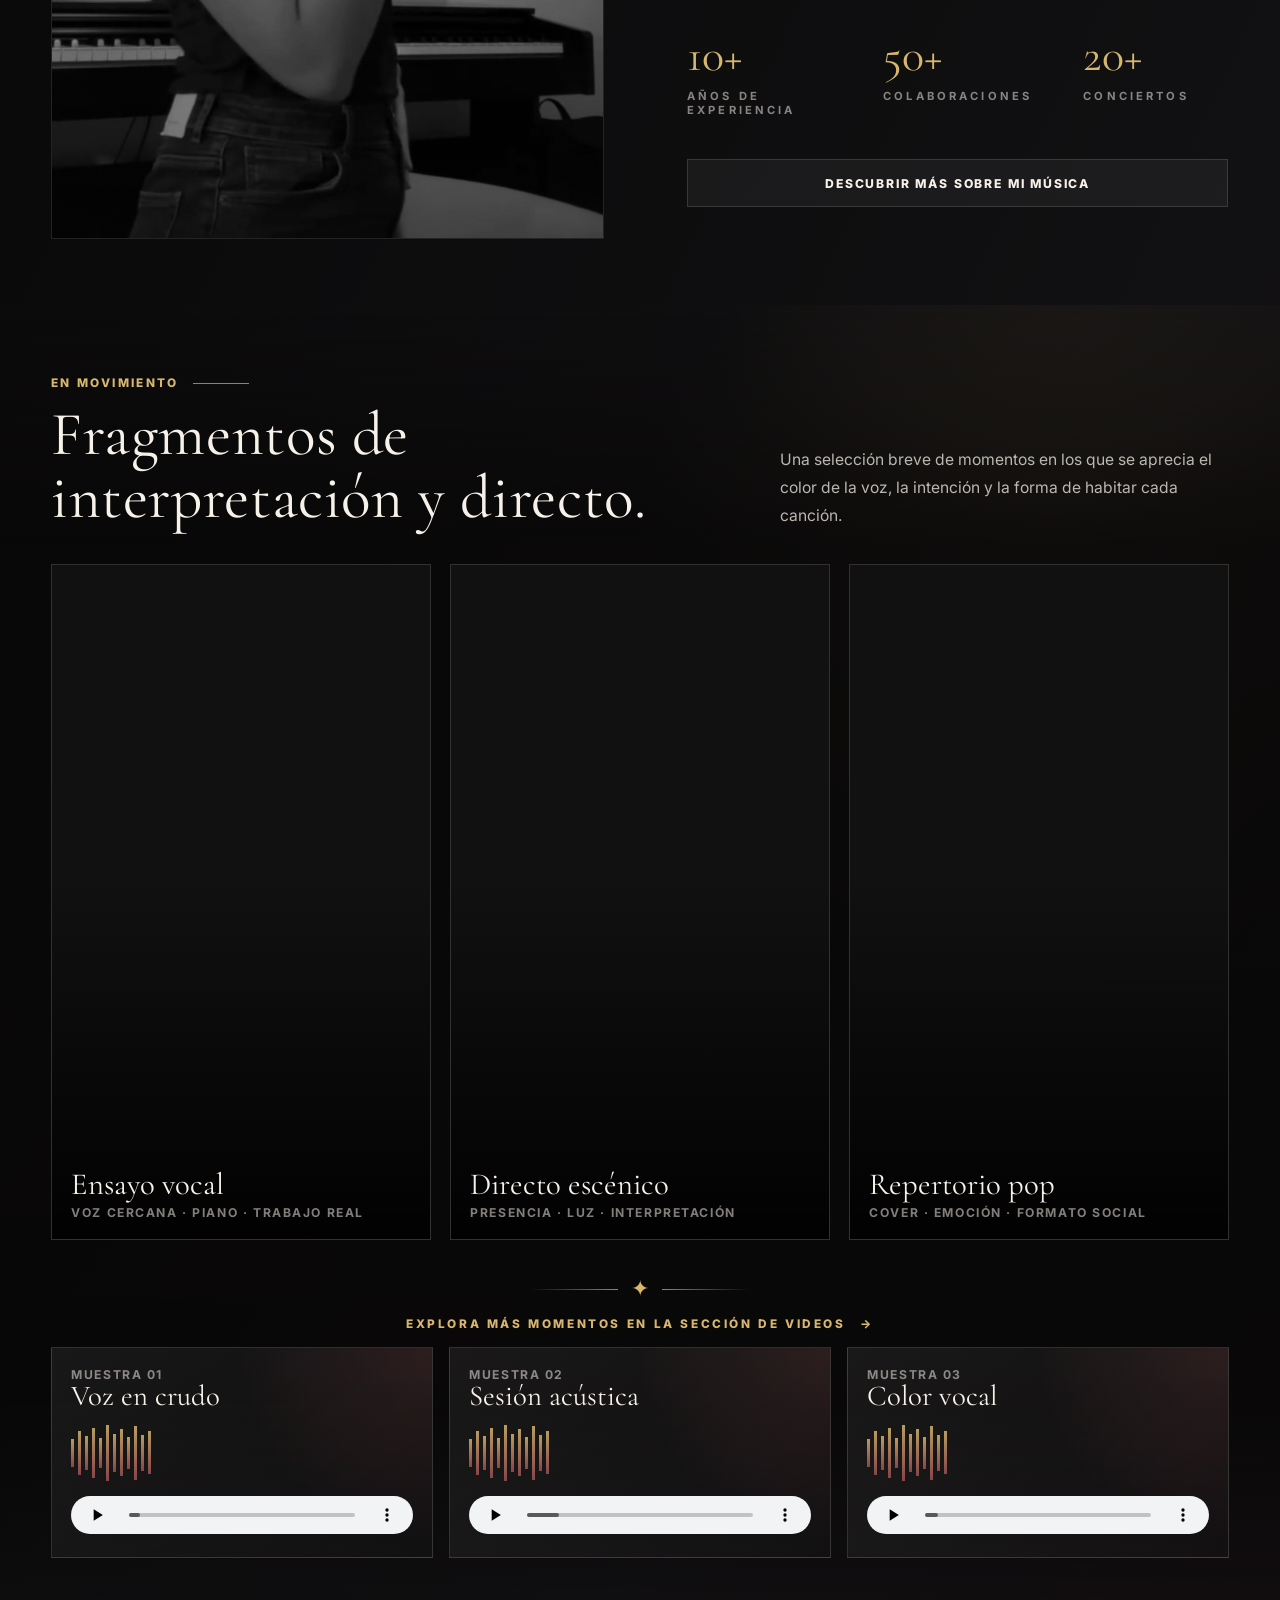
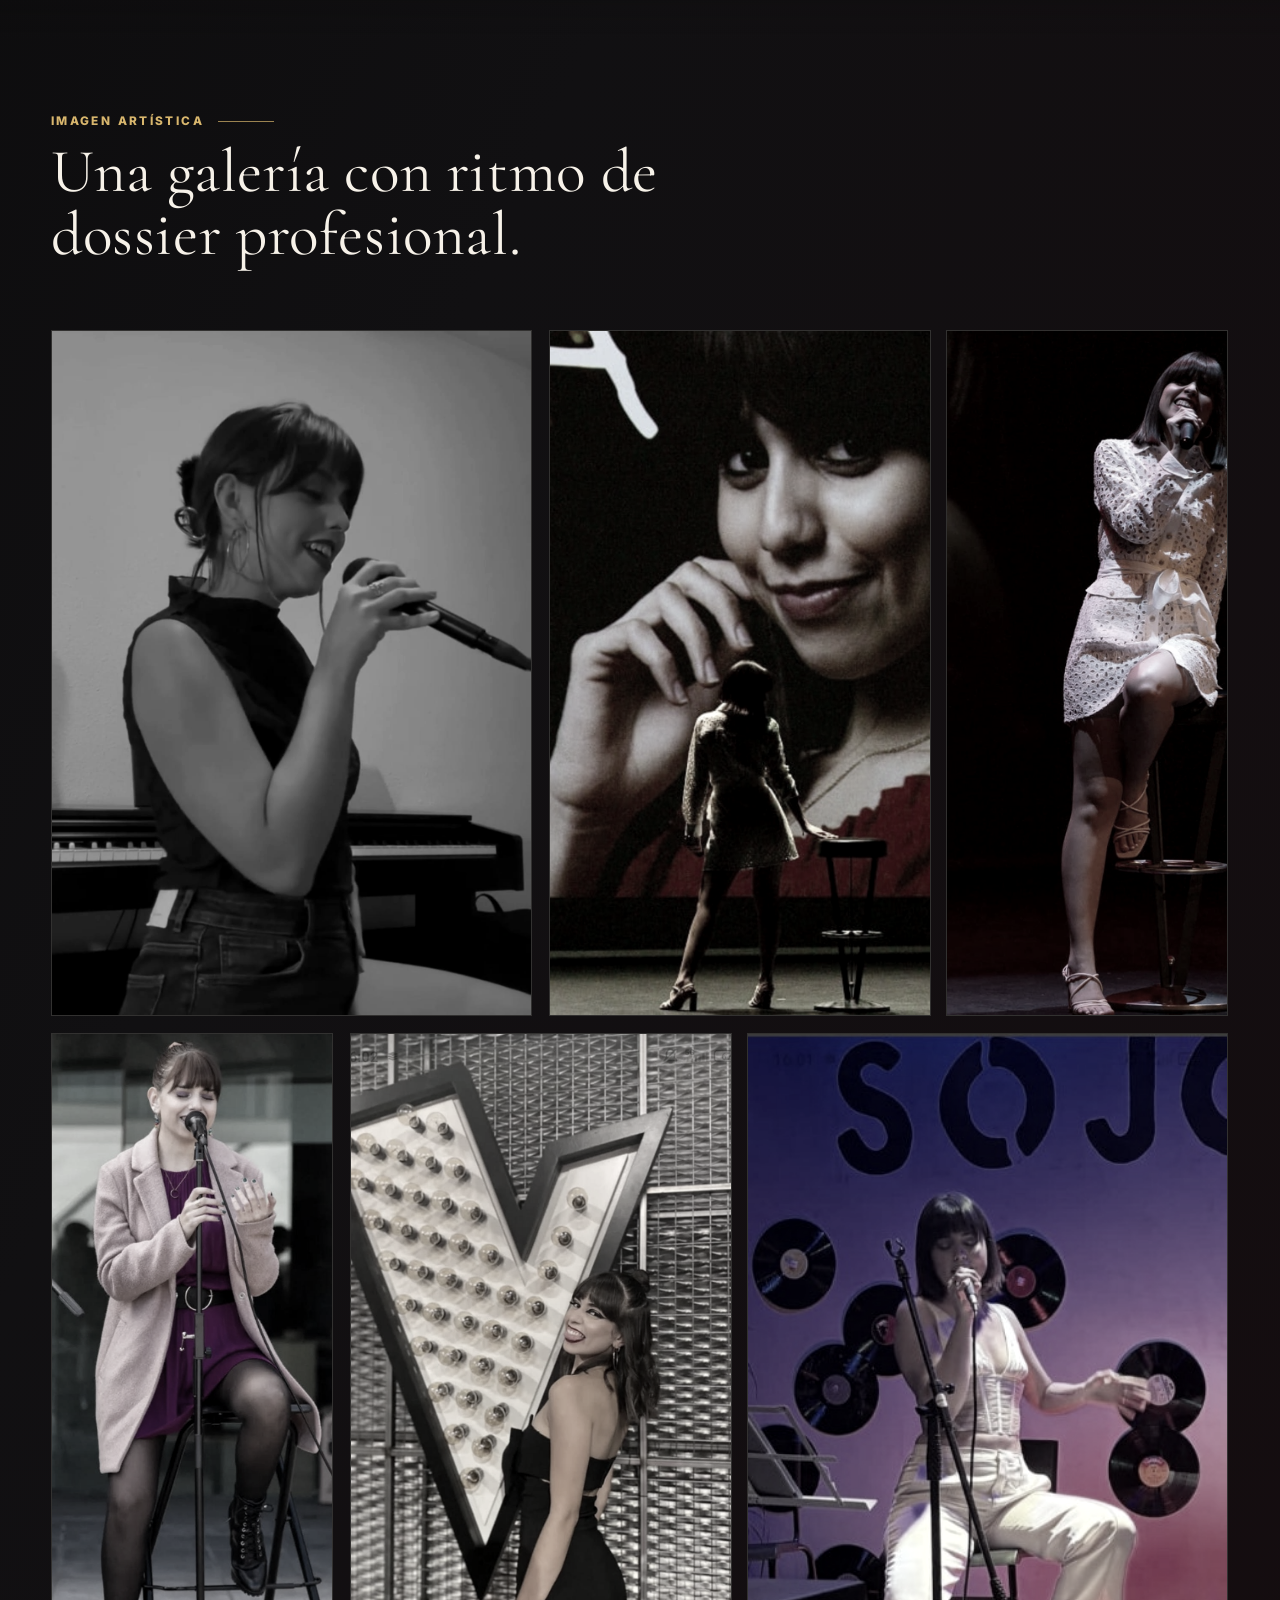
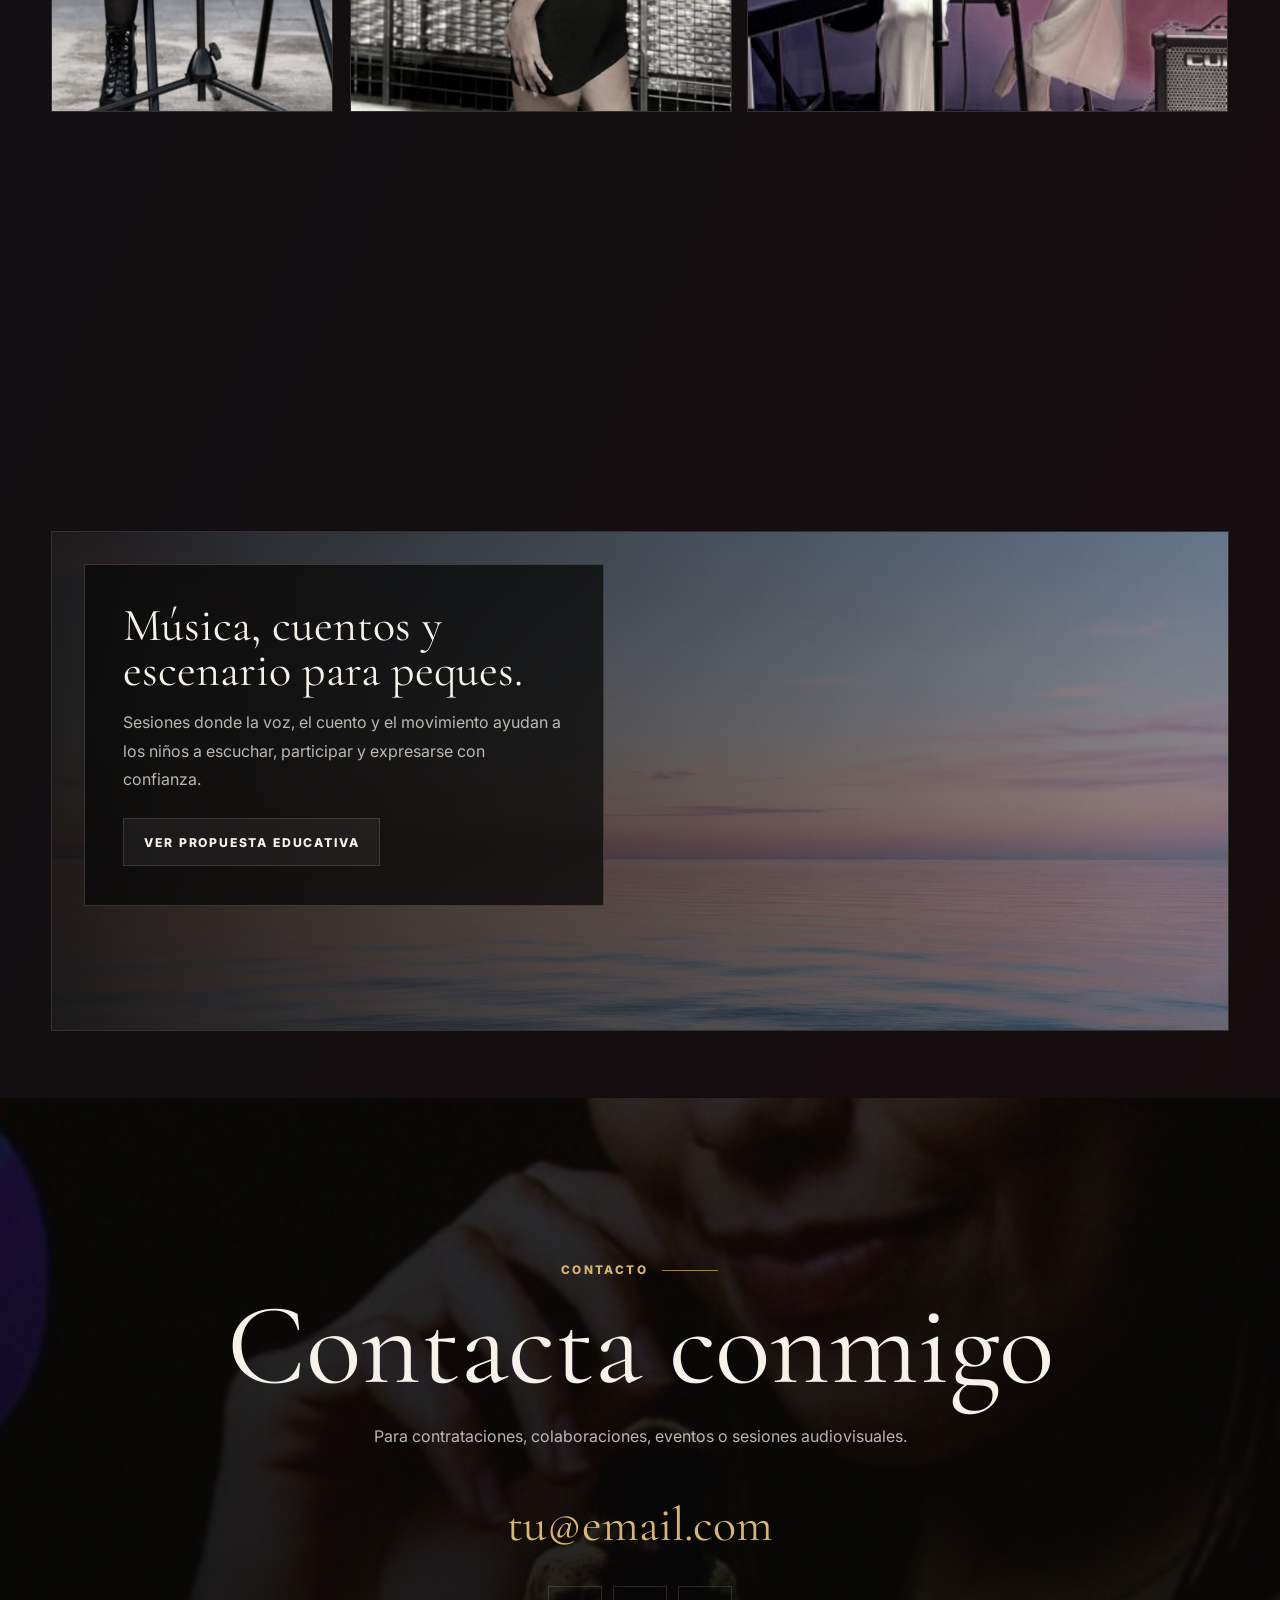
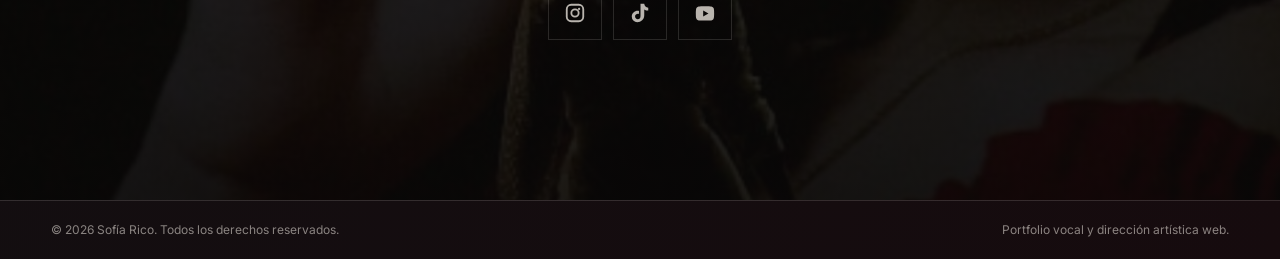
==== commit 0c6f6c74: "Actualizar sección de experiencias" ====
--- a/index.html
+++ b/index.html
@@ -18,11 +18,12 @@
         <button class="menu-toggle" type="button" aria-label="Abrir menú" aria-expanded="false">
             <span></span><span></span>
         </button>
-        <ul class="nav-links">
-            <li><a href="#inicio">Inicio</a></li>
-            <li><a href="#voz">Sobre mí</a></li>
-            <li><a href="#educadora">Educadora</a></li>
-            <li><a href="#galeria">Galería</a></li>
+        <ul class="nav-links">
+            <li><a href="#inicio">Inicio</a></li>
+            <li><a href="cantante.html">Cantante</a></li>
+            <li><a href="#voz">Sobre mí</a></li>
+            <li><a href="#educadora">Educadora</a></li>
+            <li><a href="#galeria">Galería</a></li>
             <li><a href="videos.html">Videos</a></li>
             <li><a href="#contacto">Contacto</a></li>
         </ul>
